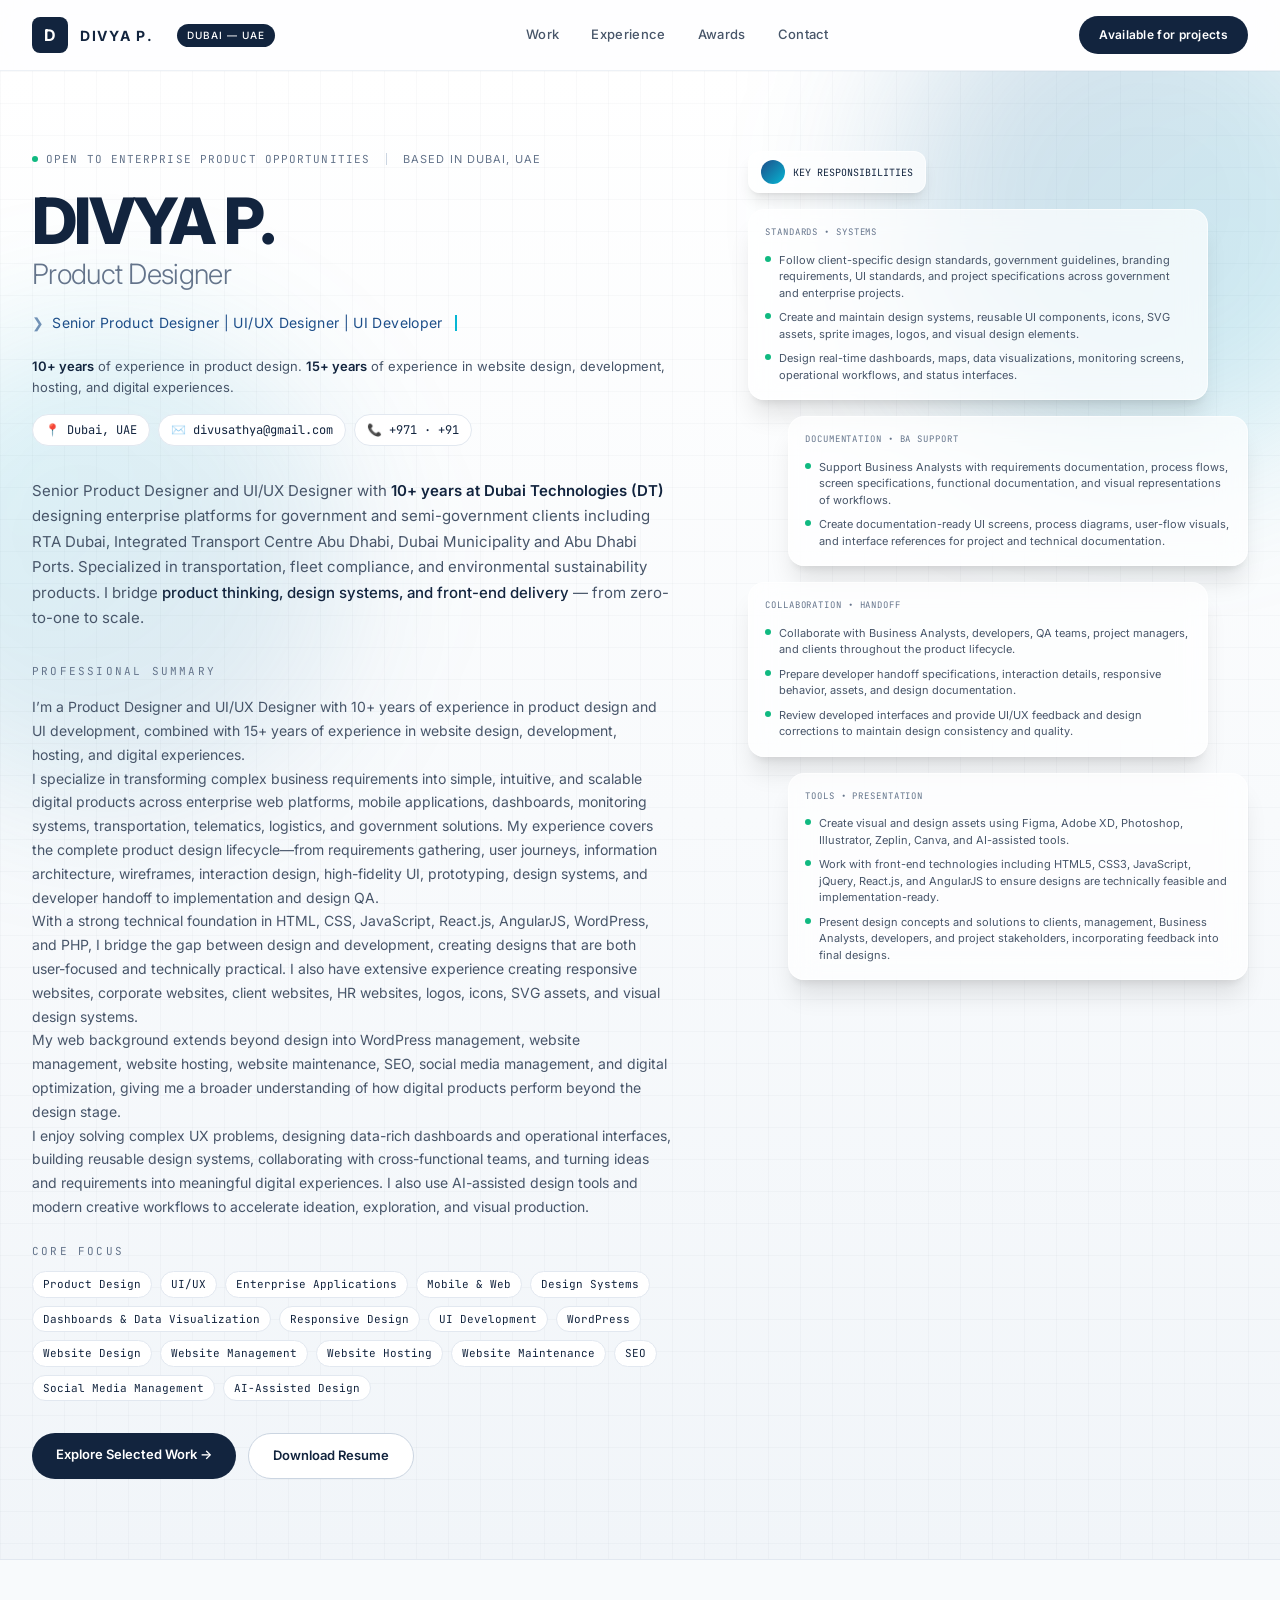
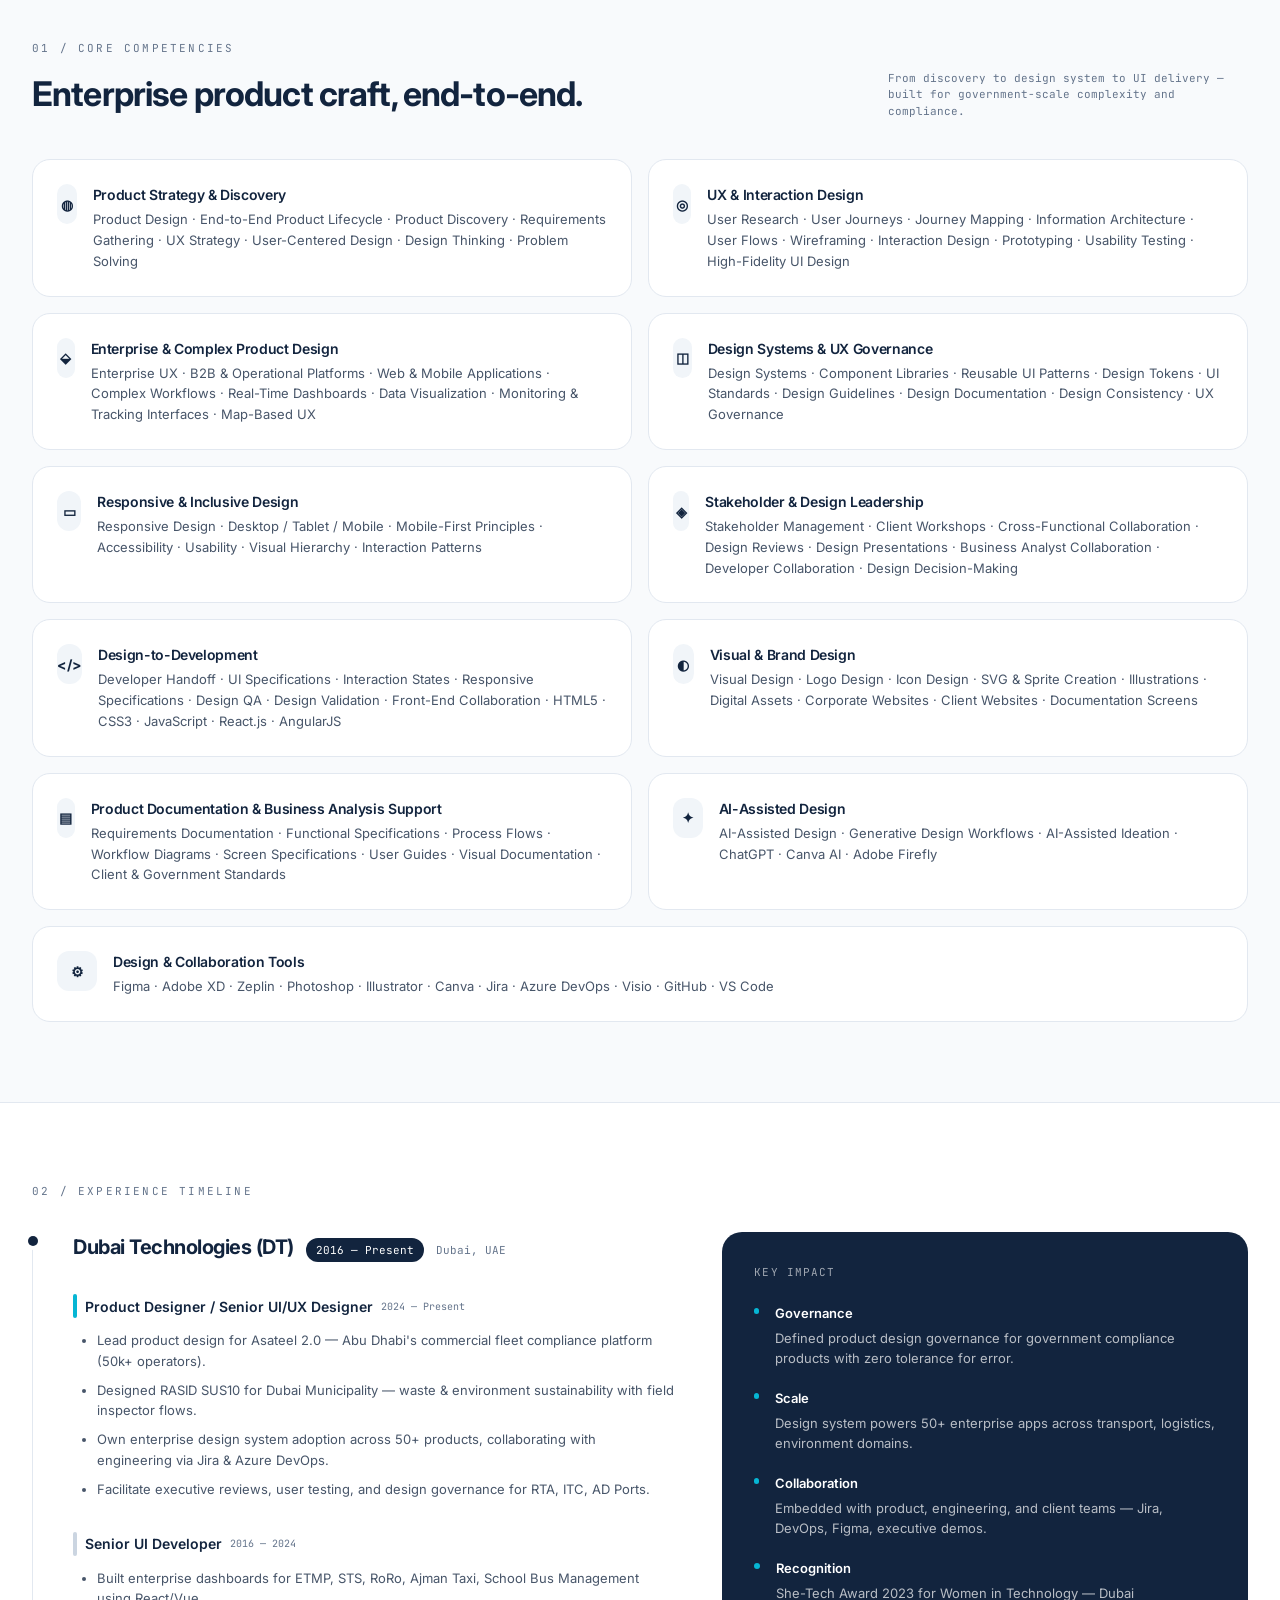
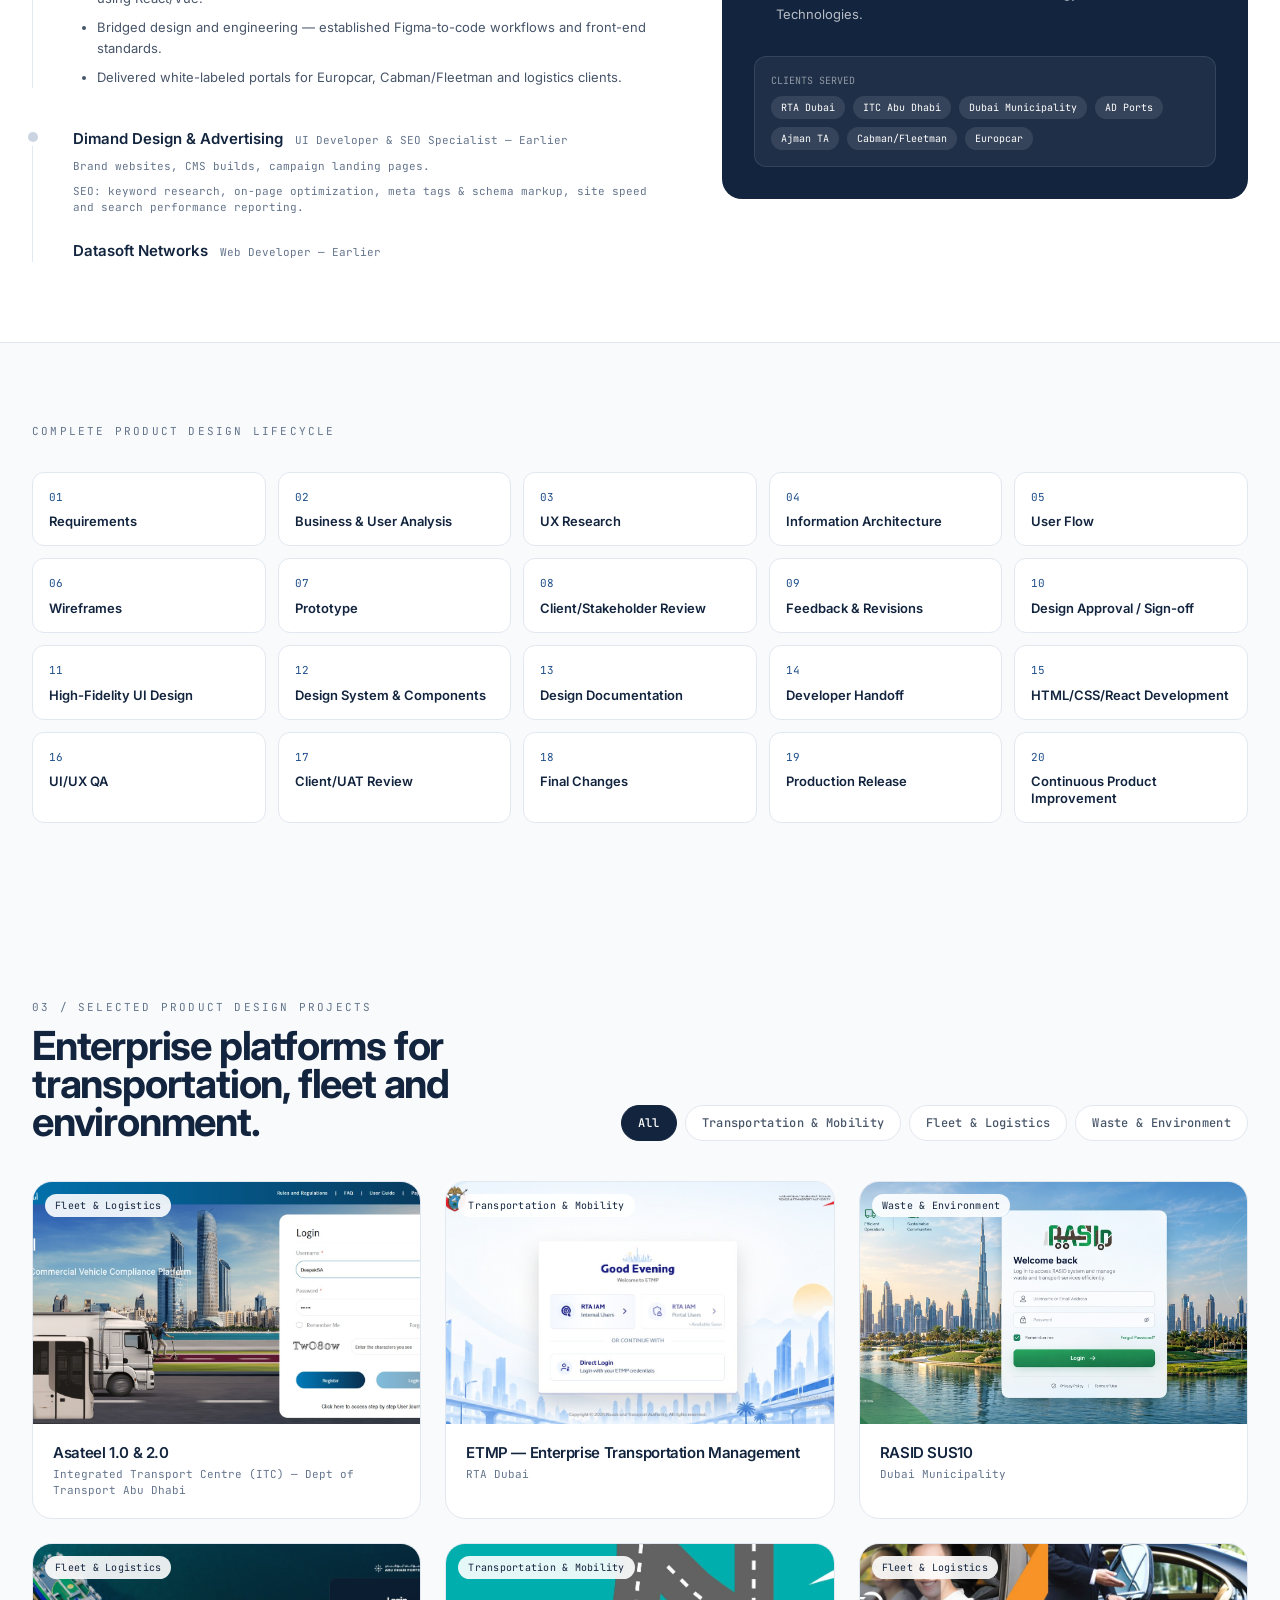
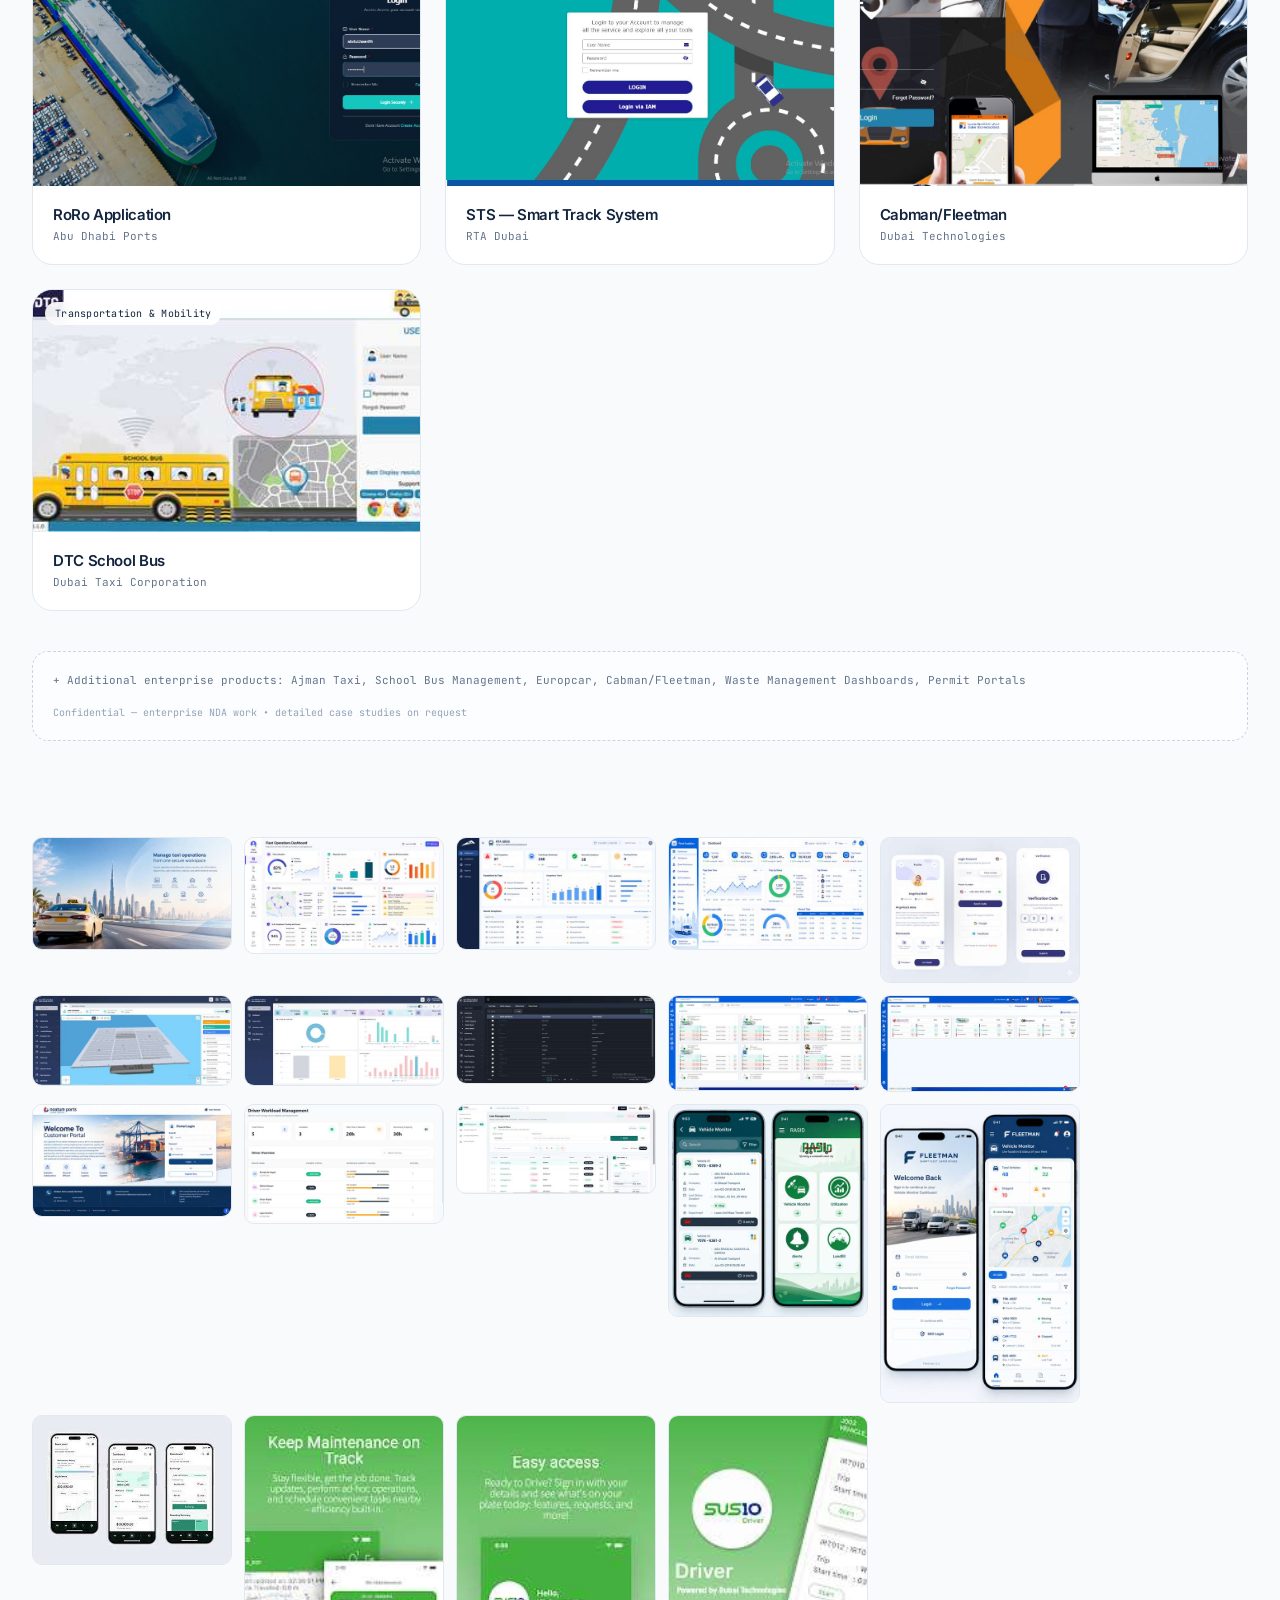
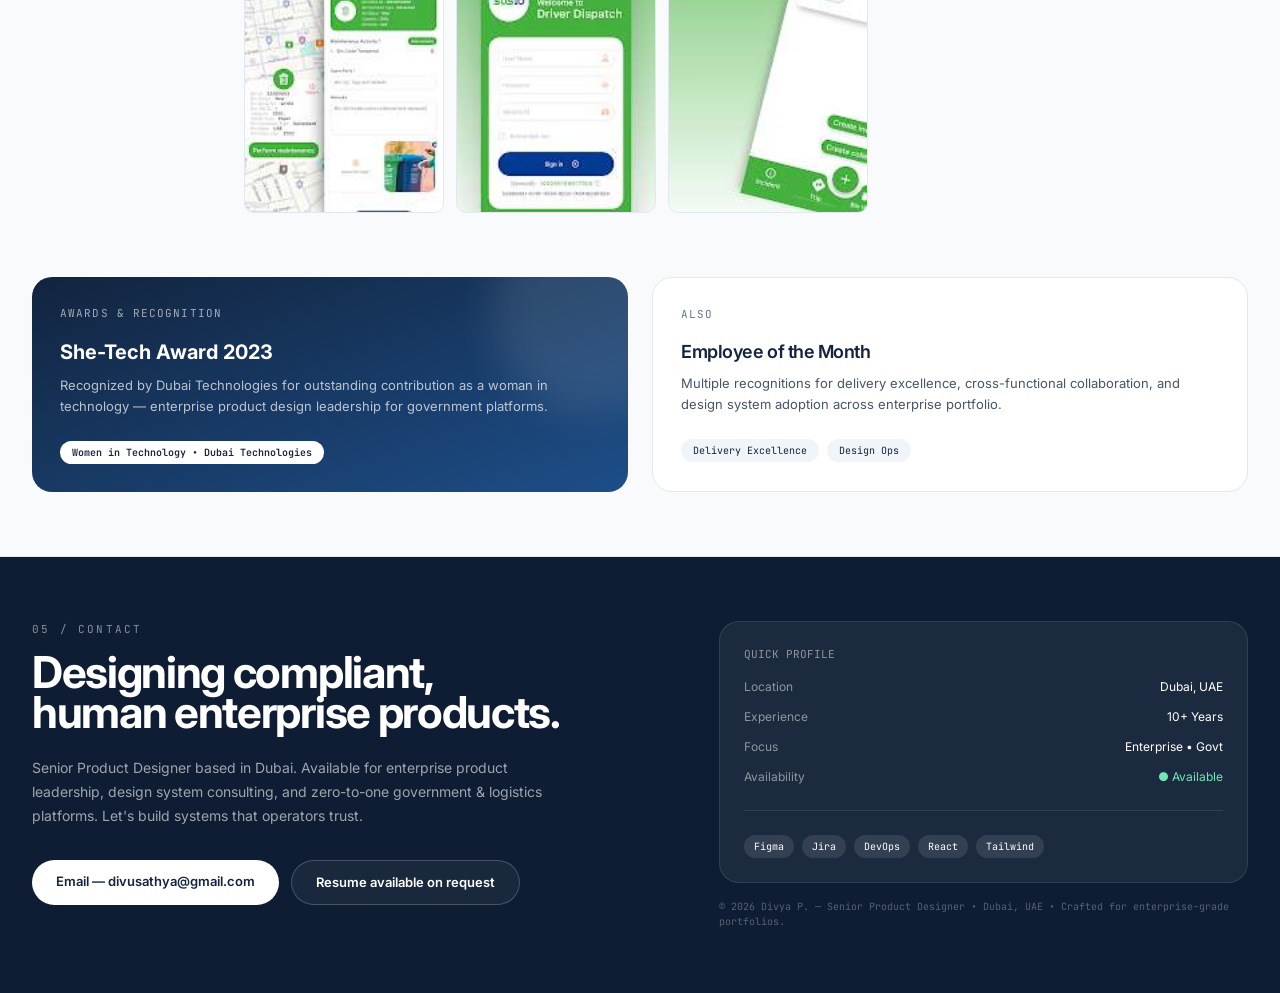
==== index.html @ 8efafb3c "mainpage" ====
<!DOCTYPE html>
<html lang="en">
<head>
  <meta charset="UTF-8">
  <meta name="viewport" content="width=device-width, initial-scale=1">
  <title>React Artifact</title>
  <style>*,:after,:before{--tw-border-spacing-x:0;--tw-border-spacing-y:0;--tw-translate-x:0;--tw-translate-y:0;--tw-rotate:0;--tw-skew-x:0;--tw-skew-y:0;--tw-scale-x:1;--tw-scale-y:1;--tw-pan-x: ;--tw-pan-y: ;--tw-pinch-zoom: ;--tw-scroll-snap-strictness:proximity;--tw-gradient-from-position: ;--tw-gradient-via-position: ;--tw-gradient-to-position: ;--tw-ordinal: ;--tw-slashed-zero: ;--tw-numeric-figure: ;--tw-numeric-spacing: ;--tw-numeric-fraction: ;--tw-ring-inset: ;--tw-ring-offset-width:0px;--tw-ring-offset-color:#fff;--tw-ring-color:rgba(59,130,246,.5);--tw-ring-offset-shadow:0 0 #0000;--tw-ring-shadow:0 0 #0000;--tw-shadow:0 0 #0000;--tw-shadow-colored:0 0 #0000;--tw-blur: ;--tw-brightness: ;--tw-contrast: ;--tw-grayscale: ;--tw-hue-rotate: ;--tw-invert: ;--tw-saturate: ;--tw-sepia: ;--tw-drop-shadow: ;--tw-backdrop-blur: ;--tw-backdrop-brightness: ;--tw-backdrop-contrast: ;--tw-backdrop-grayscale: ;--tw-backdrop-hue-rotate: ;--tw-backdrop-invert: ;--tw-backdrop-opacity: ;--tw-backdrop-saturate: ;--tw-backdrop-sepia: ;--tw-contain-size: ;--tw-contain-layout: ;--tw-contain-paint: ;--tw-contain-style: }::backdrop{--tw-border-spacing-x:0;--tw-border-spacing-y:0;--tw-translate-x:0;--tw-translate-y:0;--tw-rotate:0;--tw-skew-x:0;--tw-skew-y:0;--tw-scale-x:1;--tw-scale-y:1;--tw-pan-x: ;--tw-pan-y: ;--tw-pinch-zoom: ;--tw-scroll-snap-strictness:proximity;--tw-gradient-from-position: ;--tw-gradient-via-position: ;--tw-gradient-to-position: ;--tw-ordinal: ;--tw-slashed-zero: ;--tw-numeric-figure: ;--tw-numeric-spacing: ;--tw-numeric-fraction: ;--tw-ring-inset: ;--tw-ring-offset-width:0px;--tw-ring-offset-color:#fff;--tw-ring-color:rgba(59,130,246,.5);--tw-ring-offset-shadow:0 0 #0000;--tw-ring-shadow:0 0 #0000;--tw-shadow:0 0 #0000;--tw-shadow-colored:0 0 #0000;--tw-blur: ;--tw-brightness: ;--tw-contrast: ;--tw-grayscale: ;--tw-hue-rotate: ;--tw-invert: ;--tw-saturate: ;--tw-sepia: ;--tw-drop-shadow: ;--tw-backdrop-blur: ;--tw-backdrop-brightness: ;--tw-backdrop-contrast: ;--tw-backdrop-grayscale: ;--tw-backdrop-hue-rotate: ;--tw-backdrop-invert: ;--tw-backdrop-opacity: ;--tw-backdrop-saturate: ;--tw-backdrop-sepia: ;--tw-contain-size: ;--tw-contain-layout: ;--tw-contain-paint: ;--tw-contain-style: }/*! tailwindcss v3.4.18 | MIT License | https://tailwindcss.com*/*,:after,:before{box-sizing:border-box;border:0 solid #e5e7eb}:after,:before{--tw-content:""}:host,html{line-height:1.5;-webkit-text-size-adjust:100%;-moz-tab-size:4;-o-tab-size:4;tab-size:4;font-family:ui-sans-serif,system-ui,sans-serif,Apple Color Emoji,Segoe UI Emoji,Segoe UI Symbol,Noto Color Emoji;font-feature-settings:normal;font-variation-settings:normal;-webkit-tap-highlight-color:transparent}body{line-height:inherit}hr{height:0;color:inherit;border-top-width:1px}abbr:where([title]){-webkit-text-decoration:underline dotted;text-decoration:underline dotted}h1,h2,h3,h4,h5,h6{font-size:inherit;font-weight:inherit}a{color:inherit;text-decoration:inherit}b,strong{font-weight:bolder}code,kbd,pre,samp{font-family:ui-monospace,SFMono-Regular,Menlo,Monaco,Consolas,Liberation Mono,Courier New,monospace;font-feature-settings:normal;font-variation-settings:normal;font-size:1em}small{font-size:80%}sub,sup{font-size:75%;line-height:0;position:relative;vertical-align:baseline}sub{bottom:-.25em}sup{top:-.5em}table{text-indent:0;border-color:inherit;border-collapse:collapse}button,input,optgroup,select,textarea{font-family:inherit;font-feature-settings:inherit;font-variation-settings:inherit;font-size:100%;font-weight:inherit;line-height:inherit;letter-spacing:inherit;color:inherit;margin:0;padding:0}button,select{text-transform:none}button,input:where([type=button]),input:where([type=reset]),input:where([type=submit]){-webkit-appearance:button;background-color:transparent;background-image:none}:-moz-focusring{outline:auto}:-moz-ui-invalid{box-shadow:none}progress{vertical-align:baseline}::-webkit-inner-spin-button,::-webkit-outer-spin-button{height:auto}[type=search]{-webkit-appearance:textfield;outline-offset:-2px}::-webkit-search-decoration{-webkit-appearance:none}::-webkit-file-upload-button{-webkit-appearance:button;font:inherit}summary{display:list-item}blockquote,dd,dl,figure,h1,h2,h3,h4,h5,h6,hr,p,pre{margin:0}fieldset{margin:0}fieldset,legend{padding:0}menu,ol,ul{list-style:none;margin:0;padding:0}dialog{padding:0}textarea{resize:vertical}input::-moz-placeholder,textarea::-moz-placeholder{opacity:1;color:#9ca3af}input::placeholder,textarea::placeholder{opacity:1;color:#9ca3af}[role=button],button{cursor:pointer}:disabled{cursor:default}audio,canvas,embed,iframe,img,object,svg,video{display:block;vertical-align:middle}img,video{max-width:100%;height:auto}[hidden]:where(:not([hidden=until-found])){display:none}.container{width:100%}@media (min-width:640px){.container{max-width:640px}}@media (min-width:768px){.container{max-width:768px}}@media (min-width:1024px){.container{max-width:1024px}}@media (min-width:1280px){.container{max-width:1280px}}@media (min-width:1536px){.container{max-width:1536px}}.pointer-events-none{pointer-events:none}.fixed{position:fixed}.absolute{position:absolute}.relative{position:relative}.sticky{position:sticky}.inset-0{inset:0}.inset-x-0{left:0;right:0}.-bottom-2{bottom:-.5rem}.-left-2{left:-.5rem}.-left-32{left:-8rem}.-left-\[5px\]{left:-5px}.-right-16{right:-4rem}.-right-3{right:-.75rem}.-right-32{right:-8rem}.-top-16{top:-4rem}.-top-32{top:-8rem}.bottom-0{bottom:0}.bottom-6{bottom:1.5rem}.left-1\/2{left:50%}.left-3{left:.75rem}.left-4{left:1rem}.right-4{right:1rem}.right-8{right:2rem}.top-0{top:0}.top-1{top:.25rem}.top-1\/2{top:50%}.top-3{top:.75rem}.top-4{top:1rem}.top-6{top:1.5rem}.top-64{top:16rem}.top-\[98px\]{top:98px}.z-10{z-index:10}.z-40{z-index:40}.z-50{z-index:50}.mx-2{margin-left:.5rem;margin-right:.5rem}.mx-auto{margin-left:auto;margin-right:auto}.ml-1{margin-left:.25rem}.ml-3{margin-left:.75rem}.mt-1{margin-top:.25rem}.mt-10{margin-top:2.5rem}.mt-2{margin-top:.5rem}.mt-3{margin-top:.75rem}.mt-4{margin-top:1rem}.mt-5{margin-top:1.25rem}.mt-6{margin-top:1.5rem}.mt-8{margin-top:2rem}.line-clamp-2{overflow:hidden;display:-webkit-box;-webkit-box-orient:vertical;-webkit-line-clamp:2}.block{display:block}.flex{display:flex}.inline-flex{display:inline-flex}.grid{display:grid}.hidden{display:none}.aspect-\[16\/10\]{aspect-ratio:16/10}.h-1\.5{height:.375rem}.h-10{height:2.5rem}.h-2{height:.5rem}.h-2\.5{height:.625rem}.h-3{height:.75rem}.h-4{height:1rem}.h-6{height:1.5rem}.h-7{height:1.75rem}.h-8{height:2rem}.h-9{height:2.25rem}.h-\[132px\]{height:132px}.h-\[200px\]{height:200px}.h-\[2px\]{height:2px}.h-\[360px\]{height:360px}.h-\[460px\]{height:460px}.h-\[480px\]{height:480px}.h-\[520px\]{height:520px}.h-full{height:100%}.h-px{height:1px}.max-h-\[70vh\]{max-height:70vh}.max-h-\[92vh\]{max-height:92vh}.min-h-\[28px\]{min-height:28px}.min-h-\[400px\]{min-height:400px}.min-h-screen{min-height:100vh}.w-1{width:.25rem}.w-1\.5{width:.375rem}.w-10{width:2.5rem}.w-2{width:.5rem}.w-2\.5{width:.625rem}.w-6{width:1.5rem}.w-7{width:1.75rem}.w-8{width:2rem}.w-9{width:2.25rem}.w-\[200px\]{width:200px}.w-\[210px\]{width:210px}.w-\[220px\]{width:220px}.w-\[2px\]{width:2px}.w-\[480px\]{width:480px}.w-\[520px\]{width:520px}.w-\[82\%\]{width:82%}.w-\[92\%\]{width:92%}.w-full{width:100%}.w-px{width:1px}.min-w-\[260px\]{min-width:260px}.max-w-\[1020px\]{max-width:1020px}.max-w-\[1280px\]{max-width:1280px}.max-w-\[360px\]{max-width:360px}.max-w-\[480px\]{max-width:480px}.max-w-\[520px\]{max-width:520px}.max-w-\[560px\]{max-width:560px}.max-w-\[640px\]{max-width:640px}.flex-1{flex:1 1 0%}.shrink-0{flex-shrink:0}.origin-left{transform-origin:left}.-translate-x-1\/2{--tw-translate-x:-50%}.-translate-x-1\/2,.-translate-y-1\/2{transform:translate(var(--tw-translate-x),var(--tw-translate-y)) rotate(var(--tw-rotate)) skewX(var(--tw-skew-x)) skewY(var(--tw-skew-y)) scaleX(var(--tw-scale-x)) scaleY(var(--tw-scale-y))}.-translate-y-1\/2{--tw-translate-y:-50%}.scale-x-0{--tw-scale-x:0;transform:translate(var(--tw-translate-x),var(--tw-translate-y)) rotate(var(--tw-rotate)) skewX(var(--tw-skew-x)) skewY(var(--tw-skew-y)) scaleX(var(--tw-scale-x)) scaleY(var(--tw-scale-y))}@keyframes pulse{50%{opacity:.5}}.animate-pulse{animation:pulse 2s cubic-bezier(.4,0,.6,1) infinite}.cursor-pointer{cursor:pointer}.list-disc{list-style-type:disc}.grid-cols-2{grid-template-columns:repeat(2,minmax(0,1fr))}.grid-cols-3{grid-template-columns:repeat(3,minmax(0,1fr))}.grid-cols-4{grid-template-columns:repeat(4,minmax(0,1fr))}.flex-wrap{flex-wrap:wrap}.place-items-center{place-items:center}.items-start{align-items:flex-start}.items-end{align-items:flex-end}.items-center{align-items:center}.items-baseline{align-items:baseline}.justify-center{justify-content:center}.justify-between{justify-content:space-between}.gap-1{gap:.25rem}.gap-1\.5{gap:.375rem}.gap-10{gap:2.5rem}.gap-12{gap:3rem}.gap-2{gap:.5rem}.gap-3{gap:.75rem}.gap-4{gap:1rem}.gap-6{gap:1.5rem}.gap-8{gap:2rem}.gap-\[6px\]{gap:6px}.space-y-2>:not([hidden])~:not([hidden]){--tw-space-y-reverse:0;margin-top:calc(.5rem*(1 - var(--tw-space-y-reverse)));margin-bottom:calc(.5rem*var(--tw-space-y-reverse))}.space-y-3>:not([hidden])~:not([hidden]){--tw-space-y-reverse:0;margin-top:calc(.75rem*(1 - var(--tw-space-y-reverse)));margin-bottom:calc(.75rem*var(--tw-space-y-reverse))}.space-y-5>:not([hidden])~:not([hidden]){--tw-space-y-reverse:0;margin-top:calc(1.25rem*(1 - var(--tw-space-y-reverse)));margin-bottom:calc(1.25rem*var(--tw-space-y-reverse))}.space-y-8>:not([hidden])~:not([hidden]){--tw-space-y-reverse:0;margin-top:calc(2rem*(1 - var(--tw-space-y-reverse)));margin-bottom:calc(2rem*var(--tw-space-y-reverse))}.overflow-auto{overflow:auto}.overflow-hidden{overflow:hidden}.rounded-2xl{border-radius:1rem}.rounded-\[16px\]{border-radius:16px}.rounded-\[18px\]{border-radius:18px}.rounded-\[20px\]{border-radius:20px}.rounded-\[22px\]{border-radius:22px}.rounded-full{border-radius:9999px}.rounded-lg{border-radius:.5rem}.rounded-xl{border-radius:.75rem}.border{border-width:1px}.border-y{border-top-width:1px}.border-b,.border-y{border-bottom-width:1px}.border-l{border-left-width:1px}.border-t{border-top-width:1px}.border-dashed{border-style:dashed}.border-\[\#12243e\]{--tw-border-opacity:1;border-color:rgb(18 36 62/var(--tw-border-opacity,1))}.border-slate-200{--tw-border-opacity:1;border-color:rgb(226 232 240/var(--tw-border-opacity,1))}.border-slate-200\/60{border-color:rgba(226,232,240,.6)}.border-slate-300{--tw-border-opacity:1;border-color:rgb(203 213 225/var(--tw-border-opacity,1))}.border-white\/10{border-color:hsla(0,0%,100%,.1)}.border-white\/20{border-color:hsla(0,0%,100%,.2)}.bg-\[\#06b6d4\]{--tw-bg-opacity:1;background-color:rgb(6 182 212/var(--tw-bg-opacity,1))}.bg-\[\#0e1d33\]{--tw-bg-opacity:1;background-color:rgb(14 29 51/var(--tw-bg-opacity,1))}.bg-\[\#12243e\]{--tw-bg-opacity:1;background-color:rgb(18 36 62/var(--tw-bg-opacity,1))}.bg-\[\#12243e\]\/80{background-color:rgba(18,36,62,.8)}.bg-\[\#f1f5f9\]{--tw-bg-opacity:1;background-color:rgb(241 245 249/var(--tw-bg-opacity,1))}.bg-\[\#f8fafc\]{--tw-bg-opacity:1;background-color:rgb(248 250 252/var(--tw-bg-opacity,1))}.bg-emerald-500{--tw-bg-opacity:1;background-color:rgb(16 185 129/var(--tw-bg-opacity,1))}.bg-slate-100{--tw-bg-opacity:1;background-color:rgb(241 245 249/var(--tw-bg-opacity,1))}.bg-slate-200{--tw-bg-opacity:1;background-color:rgb(226 232 240/var(--tw-bg-opacity,1))}.bg-slate-300{--tw-bg-opacity:1;background-color:rgb(203 213 225/var(--tw-bg-opacity,1))}.bg-white{--tw-bg-opacity:1;background-color:rgb(255 255 255/var(--tw-bg-opacity,1))}.bg-white\/10{background-color:hsla(0,0%,100%,.1)}.bg-white\/5{background-color:hsla(0,0%,100%,.05)}.bg-white\/60{background-color:hsla(0,0%,100%,.6)}.bg-white\/80{background-color:hsla(0,0%,100%,.8)}.bg-white\/90{background-color:hsla(0,0%,100%,.9)}.bg-white\/\[0\.06\]{background-color:hsla(0,0%,100%,.06)}.bg-gradient-to-b{background-image:linear-gradient(to bottom,var(--tw-gradient-stops))}.bg-gradient-to-br{background-image:linear-gradient(to bottom right,var(--tw-gradient-stops))}.bg-gradient-to-r{background-image:linear-gradient(to right,var(--tw-gradient-stops))}.bg-gradient-to-t{background-image:linear-gradient(to top,var(--tw-gradient-stops))}.from-\[\#06b6d4\]{--tw-gradient-from:#06b6d4 var(--tw-gradient-from-position);--tw-gradient-to:rgba(6,182,212,0) var(--tw-gradient-to-position);--tw-gradient-stops:var(--tw-gradient-from),var(--tw-gradient-to)}.from-\[\#06b6d4\]\/15{--tw-gradient-from:rgba(6,182,212,.15) var(--tw-gradient-from-position);--tw-gradient-to:rgba(6,182,212,0) var(--tw-gradient-to-position);--tw-gradient-stops:var(--tw-gradient-from),var(--tw-gradient-to)}.from-\[\#12243e\]{--tw-gradient-from:#12243e var(--tw-gradient-from-position);--tw-gradient-to:rgba(18,36,62,0) var(--tw-gradient-to-position);--tw-gradient-stops:var(--tw-gradient-from),var(--tw-gradient-to)}.from-\[\#12243e\]\/70{--tw-gradient-from:rgba(18,36,62,.7) var(--tw-gradient-from-position);--tw-gradient-to:rgba(18,36,62,0) var(--tw-gradient-to-position);--tw-gradient-stops:var(--tw-gradient-from),var(--tw-gradient-to)}.from-\[\#1d4e89\]{--tw-gradient-from:#1d4e89 var(--tw-gradient-from-position);--tw-gradient-to:rgba(29,78,137,0) var(--tw-gradient-to-position);--tw-gradient-stops:var(--tw-gradient-from),var(--tw-gradient-to)}.from-\[\#1d4e89\]\/20{--tw-gradient-from:rgba(29,78,137,.2) var(--tw-gradient-from-position);--tw-gradient-to:rgba(29,78,137,0) var(--tw-gradient-to-position);--tw-gradient-stops:var(--tw-gradient-from),var(--tw-gradient-to)}.from-cyan-700{--tw-gradient-from:#0e7490 var(--tw-gradient-from-position);--tw-gradient-to:rgba(14,116,144,0) var(--tw-gradient-to-position);--tw-gradient-stops:var(--tw-gradient-from),var(--tw-gradient-to)}.from-slate-800{--tw-gradient-from:#1e293b var(--tw-gradient-from-position);--tw-gradient-to:rgba(30,41,59,0) var(--tw-gradient-to-position);--tw-gradient-stops:var(--tw-gradient-from),var(--tw-gradient-to)}.from-white{--tw-gradient-from:#fff var(--tw-gradient-from-position);--tw-gradient-to:hsla(0,0%,100%,0) var(--tw-gradient-to-position);--tw-gradient-stops:var(--tw-gradient-from),var(--tw-gradient-to)}.from-white\/\[0\.08\]{--tw-gradient-from:hsla(0,0%,100%,.08) var(--tw-gradient-from-position);--tw-gradient-to:hsla(0,0%,100%,0) var(--tw-gradient-to-position);--tw-gradient-stops:var(--tw-gradient-from),var(--tw-gradient-to)}.via-\[\#12243e\]\/0{--tw-gradient-to:rgba(18,36,62,0) var(--tw-gradient-to-position);--tw-gradient-stops:var(--tw-gradient-from),rgba(18,36,62,0) var(--tw-gradient-via-position),var(--tw-gradient-to)}.to-\[\#06b6d4\]{--tw-gradient-to:#06b6d4 var(--tw-gradient-to-position)}.to-\[\#06b6d4\]\/20{--tw-gradient-to:rgba(6,182,212,.2) var(--tw-gradient-to-position)}.to-\[\#1d4e89\]{--tw-gradient-to:#1d4e89 var(--tw-gradient-to-position)}.to-\[\#1d4e89\]\/10{--tw-gradient-to:rgba(29,78,137,.1) var(--tw-gradient-to-position)}.to-\[\#f1f5f9\]{--tw-gradient-to:#f1f5f9 var(--tw-gradient-to-position)}.to-blue-800{--tw-gradient-to:#1e40af var(--tw-gradient-to-position)}.to-slate-600{--tw-gradient-to:#475569 var(--tw-gradient-to-position)}.to-transparent{--tw-gradient-to:transparent var(--tw-gradient-to-position)}.to-white\/\[0\.02\]{--tw-gradient-to:hsla(0,0%,100%,.02) var(--tw-gradient-to-position)}.object-contain{-o-object-fit:contain;object-fit:contain}.object-cover{-o-object-fit:cover;object-fit:cover}.p-3{padding:.75rem}.p-4{padding:1rem}.p-5{padding:1.25rem}.p-6{padding:1.5rem}.p-7{padding:1.75rem}.px-2{padding-left:.5rem;padding-right:.5rem}.px-2\.5{padding-left:.625rem;padding-right:.625rem}.px-3{padding-left:.75rem;padding-right:.75rem}.px-4{padding-left:1rem;padding-right:1rem}.px-5{padding-left:1.25rem;padding-right:1.25rem}.px-6{padding-left:1.5rem;padding-right:1.5rem}.py-1{padding-top:.25rem;padding-bottom:.25rem}.py-1\.5{padding-top:.375rem;padding-bottom:.375rem}.py-14{padding-top:3.5rem;padding-bottom:3.5rem}.py-16{padding-top:4rem;padding-bottom:4rem}.py-2{padding-top:.5rem;padding-bottom:.5rem}.py-2\.5{padding-top:.625rem;padding-bottom:.625rem}.py-3{padding-top:.75rem;padding-bottom:.75rem}.py-4{padding-top:1rem;padding-bottom:1rem}.pl-10{padding-left:2.5rem}.pl-6{padding-left:1.5rem}.pt-6{padding-top:1.5rem}.font-\[Inter\]{font-family:Inter}.text-\[10px\]{font-size:10px}.text-\[11px\]{font-size:11px}.text-\[12px\]{font-size:12px}.text-\[13px\]{font-size:13px}.text-\[14px\]{font-size:14px}.text-\[15px\]{font-size:15px}.text-\[16px\]{font-size:16px}.text-\[18px\]{font-size:18px}.text-\[20px\]{font-size:20px}.text-\[22px\]{font-size:22px}.text-\[24px\]{font-size:24px}.text-\[28px\]{font-size:28px}.text-\[32px\]{font-size:32px}.text-\[42px\]{font-size:42px}.text-\[9px\]{font-size:9px}.font-\[300\]{font-weight:300}.font-\[800\]{font-weight:800}.font-bold{font-weight:700}.font-medium{font-weight:500}.font-semibold{font-weight:600}.uppercase{text-transform:uppercase}.leading-\[0\.92\]{line-height:.92}.leading-\[0\.95\]{line-height:.95}.leading-\[0\.9\]{line-height:.9}.leading-\[1\.4\]{line-height:1.4}.leading-\[1\.5\]{line-height:1.5}.leading-\[1\.6\]{line-height:1.6}.leading-\[1\.7\]{line-height:1.7}.leading-tight{line-height:1.25}.tracking-\[-0\.03em\]{letter-spacing:-.03em}.tracking-\[-0\.04em\]{letter-spacing:-.04em}.tracking-\[0\.12em\]{letter-spacing:.12em}.tracking-\[0\.2em\]{letter-spacing:.2em}.tracking-tight{letter-spacing:-.025em}.tracking-wide{letter-spacing:.025em}.tracking-widest{letter-spacing:.1em}.text-\[\#06b6d4\]{--tw-text-opacity:1;color:rgb(6 182 212/var(--tw-text-opacity,1))}.text-\[\#12243e\]{--tw-text-opacity:1;color:rgb(18 36 62/var(--tw-text-opacity,1))}.text-\[\#1d4e89\]{--tw-text-opacity:1;color:rgb(29 78 137/var(--tw-text-opacity,1))}.text-emerald-300{--tw-text-opacity:1;color:rgb(110 231 183/var(--tw-text-opacity,1))}.text-slate-400{--tw-text-opacity:1;color:rgb(148 163 184/var(--tw-text-opacity,1))}.text-slate-500{--tw-text-opacity:1;color:rgb(100 116 139/var(--tw-text-opacity,1))}.text-slate-600{--tw-text-opacity:1;color:rgb(71 85 105/var(--tw-text-opacity,1))}.text-white{--tw-text-opacity:1;color:rgb(255 255 255/var(--tw-text-opacity,1))}.text-white\/30{color:hsla(0,0%,100%,.3)}.text-white\/50{color:hsla(0,0%,100%,.5)}.text-white\/60{color:hsla(0,0%,100%,.6)}.text-white\/70{color:hsla(0,0%,100%,.7)}.text-white\/80{color:hsla(0,0%,100%,.8)}.text-white\/90{color:hsla(0,0%,100%,.9)}.opacity-0{opacity:0}.opacity-60{opacity:.6}.shadow-\[0_20px_80px_-20px_rgba\(18\2c 36\2c 62\2c 0\.5\)\]{--tw-shadow:0 20px 80px -20px rgba(18,36,62,.5);--tw-shadow-colored:0 20px 80px -20px var(--tw-shadow-color);box-shadow:var(--tw-ring-offset-shadow,0 0 #0000),var(--tw-ring-shadow,0 0 #0000),var(--tw-shadow)}.shadow-\[0_24px_80px_-20px_rgba\(0\2c 0\2c 0\2c 0\.6\)\]{--tw-shadow:0 24px 80px -20px rgba(0,0,0,.6);--tw-shadow-colored:0 24px 80px -20px var(--tw-shadow-color)}.shadow-\[0_24px_80px_-20px_rgba\(0\2c 0\2c 0\2c 0\.6\)\],.shadow-lg{box-shadow:var(--tw-ring-offset-shadow,0 0 #0000),var(--tw-ring-shadow,0 0 #0000),var(--tw-shadow)}.shadow-lg{--tw-shadow:0 10px 15px -3px rgba(0,0,0,.1),0 4px 6px -4px rgba(0,0,0,.1);--tw-shadow-colored:0 10px 15px -3px var(--tw-shadow-color),0 4px 6px -4px var(--tw-shadow-color)}.shadow-xl{--tw-shadow:0 20px 25px -5px rgba(0,0,0,.1),0 8px 10px -6px rgba(0,0,0,.1);--tw-shadow-colored:0 20px 25px -5px var(--tw-shadow-color),0 8px 10px -6px var(--tw-shadow-color);box-shadow:var(--tw-ring-offset-shadow,0 0 #0000),var(--tw-ring-shadow,0 0 #0000),var(--tw-shadow)}.ring-4{--tw-ring-offset-shadow:var(--tw-ring-inset) 0 0 0 var(--tw-ring-offset-width) var(--tw-ring-offset-color);--tw-ring-shadow:var(--tw-ring-inset) 0 0 0 calc(4px + var(--tw-ring-offset-width)) var(--tw-ring-color);box-shadow:var(--tw-ring-offset-shadow),var(--tw-ring-shadow),var(--tw-shadow,0 0 #0000)}.ring-white{--tw-ring-opacity:1;--tw-ring-color:rgb(255 255 255/var(--tw-ring-opacity,1))}.blur-\[20px\]{--tw-blur:blur(20px)}.blur-\[20px\],.blur-\[70px\]{filter:var(--tw-blur) var(--tw-brightness) var(--tw-contrast) var(--tw-grayscale) var(--tw-hue-rotate) var(--tw-invert) var(--tw-saturate) var(--tw-sepia) var(--tw-drop-shadow)}.blur-\[70px\]{--tw-blur:blur(70px)}.blur-\[80px\]{--tw-blur:blur(80px)}.blur-\[80px\],.filter{filter:var(--tw-blur) var(--tw-brightness) var(--tw-contrast) var(--tw-grayscale) var(--tw-hue-rotate) var(--tw-invert) var(--tw-saturate) var(--tw-sepia) var(--tw-drop-shadow)}.backdrop-blur{--tw-backdrop-blur:blur(8px)}.backdrop-blur,.backdrop-blur-\[12px\]{backdrop-filter:var(--tw-backdrop-blur) var(--tw-backdrop-brightness) var(--tw-backdrop-contrast) var(--tw-backdrop-grayscale) var(--tw-backdrop-hue-rotate) var(--tw-backdrop-invert) var(--tw-backdrop-opacity) var(--tw-backdrop-saturate) var(--tw-backdrop-sepia)}.backdrop-blur-\[12px\]{--tw-backdrop-blur:blur(12px)}.backdrop-blur-xl{--tw-backdrop-blur:blur(24px);backdrop-filter:var(--tw-backdrop-blur) var(--tw-backdrop-brightness) var(--tw-backdrop-contrast) var(--tw-backdrop-grayscale) var(--tw-backdrop-hue-rotate) var(--tw-backdrop-invert) var(--tw-backdrop-opacity) var(--tw-backdrop-saturate) var(--tw-backdrop-sepia)}.transition{transition-property:color,background-color,border-color,text-decoration-color,fill,stroke,opacity,box-shadow,transform,filter,backdrop-filter;transition-timing-function:cubic-bezier(.4,0,.2,1);transition-duration:.15s}.transition-all{transition-property:all;transition-timing-function:cubic-bezier(.4,0,.2,1);transition-duration:.15s}.transition-transform{transition-property:transform;transition-timing-function:cubic-bezier(.4,0,.2,1);transition-duration:.15s}.duration-300{transition-duration:.3s}.duration-500{transition-duration:.5s}.duration-700{transition-duration:.7s}.ease-in-out{transition-timing-function:cubic-bezier(.4,0,.2,1)}#root,body,html{min-height:100%}body{margin:0;font-family:Inter,ui-sans-serif,system-ui,-apple-system,BlinkMacSystemFont,Segoe UI,sans-serif}[role=button]:not([aria-disabled=true]),button:not(:disabled),label[for],select:not(:disabled),summary{cursor:pointer}.selection\:bg-\[\#06b6d4\]\/30 ::-moz-selection{background-color:rgba(6,182,212,.3)}.selection\:bg-\[\#06b6d4\]\/30 ::selection{background-color:rgba(6,182,212,.3)}.selection\:bg-\[\#06b6d4\]\/30::-moz-selection{background-color:rgba(6,182,212,.3)}.selection\:bg-\[\#06b6d4\]\/30::selection{background-color:rgba(6,182,212,.3)}.hover\:border-\[\#1d4e89\]\/30:hover{border-color:rgba(29,78,137,.3)}.hover\:border-slate-300:hover{--tw-border-opacity:1;border-color:rgb(203 213 225/var(--tw-border-opacity,1))}.hover\:border-slate-400:hover{--tw-border-opacity:1;border-color:rgb(148 163 184/var(--tw-border-opacity,1))}.hover\:bg-\[\#1d4e89\]:hover{--tw-bg-opacity:1;background-color:rgb(29 78 137/var(--tw-bg-opacity,1))}.hover\:bg-slate-100:hover{--tw-bg-opacity:1;background-color:rgb(241 245 249/var(--tw-bg-opacity,1))}.hover\:text-\[\#12243e\]:hover{--tw-text-opacity:1;color:rgb(18 36 62/var(--tw-text-opacity,1))}.hover\:shadow-\[0_12px_40px_-18px_rgba\(29\2c 78\2c 137\2c 0\.3\)\]:hover{--tw-shadow:0 12px 40px -18px rgba(29,78,137,.3);--tw-shadow-colored:0 12px 40px -18px var(--tw-shadow-color);box-shadow:var(--tw-ring-offset-shadow,0 0 #0000),var(--tw-ring-shadow,0 0 #0000),var(--tw-shadow)}.hover\:shadow-\[0_16px_48px_-20px_rgba\(18\2c 36\2c 62\2c 0\.25\)\]:hover{--tw-shadow:0 16px 48px -20px rgba(18,36,62,.25);--tw-shadow-colored:0 16px 48px -20px var(--tw-shadow-color);box-shadow:var(--tw-ring-offset-shadow,0 0 #0000),var(--tw-ring-shadow,0 0 #0000),var(--tw-shadow)}.group:hover .group-hover\:scale-\[1\.05\]{--tw-scale-x:1.05;--tw-scale-y:1.05}.group:hover .group-hover\:scale-\[1\.05\],.group:hover .group-hover\:scale-x-100{transform:translate(var(--tw-translate-x),var(--tw-translate-y)) rotate(var(--tw-rotate)) skewX(var(--tw-skew-x)) skewY(var(--tw-skew-y)) scaleX(var(--tw-scale-x)) scaleY(var(--tw-scale-y))}.group:hover .group-hover\:scale-x-100{--tw-scale-x:1}.group:hover .group-hover\:bg-\[\#12243e\]{--tw-bg-opacity:1;background-color:rgb(18 36 62/var(--tw-bg-opacity,1))}.group:hover .group-hover\:text-white{--tw-text-opacity:1;color:rgb(255 255 255/var(--tw-text-opacity,1))}.group:hover .group-hover\:opacity-100{opacity:1}@media (min-width:768px){.md\:flex{display:flex}.md\:inline-flex{display:inline-flex}.md\:h-full{height:100%}.md\:max-h-\[92vh\]{max-height:92vh}.md\:grid-cols-2{grid-template-columns:repeat(2,minmax(0,1fr))}.md\:grid-cols-3{grid-template-columns:repeat(3,minmax(0,1fr))}.md\:grid-cols-4{grid-template-columns:repeat(4,minmax(0,1fr))}.md\:grid-cols-\[1\.2fr_0\.8fr\]{grid-template-columns:1.2fr .8fr}.md\:p-8{padding:2rem}.md\:px-8{padding-left:2rem;padding-right:2rem}.md\:py-20{padding-top:5rem;padding-bottom:5rem}.md\:py-24{padding-top:6rem;padding-bottom:6rem}.md\:text-\[14px\]{font-size:14px}.md\:text-\[28px\]{font-size:28px}.md\:text-\[34px\]{font-size:34px}.md\:text-\[40px\]{font-size:40px}.md\:text-\[44px\]{font-size:44px}.md\:text-\[64px\]{font-size:64px}}@media (min-width:1024px){.lg\:h-\[540px\]{height:540px}.lg\:h-\[560px\]{height:560px}.lg\:grid-cols-3{grid-template-columns:repeat(3,minmax(0,1fr))}.lg\:grid-cols-\[1\.15fr_0\.85fr\]{grid-template-columns:1.15fr .85fr}.lg\:grid-cols-\[1\.1fr_0\.9fr\]{grid-template-columns:1.1fr .9fr}}</style>
</head>
<body>
  <div id="root"></div>
  
  <script type="module">var Bo=Object.create;var{getPrototypeOf:Zo,defineProperty:bl,getOwnPropertyNames:Mo}=Object;var Yo=Object.prototype.hasOwnProperty;var Kt=(A,t,e)=>{e=A!=null?Bo(Zo(A)):{};let n=t||!A||!A.__esModule?bl(e,"default",{value:A,enumerable:!0}):e;for(let l of Mo(A))if(!Yo.call(n,l))bl(n,l,{get:()=>A[l],enumerable:!0});return n};var pn=(A,t)=>()=>(t||A((t={exports:{}}).exports,t),t.exports);var _o=(A,t)=>{for(var e in t)bl(A,e,{get:t[e],enumerable:!0,configurable:!0,set:(n)=>t[e]=()=>n})};var $o=(A,t)=>()=>(A&&(t=A(A=0)),t);var oe=pn((Kc)=>{var ue=Symbol.for("react.element"),Ac=Symbol.for("react.portal"),tc=Symbol.for("react.fragment"),ec=Symbol.for("react.strict_mode"),nc=Symbol.for("react.profiler"),lc=Symbol.for("react.provider"),rc=Symbol.for("react.context"),pc=Symbol.for("react.forward_ref"),ac=Symbol.for("react.suspense"),Sc=Symbol.for("react.memo"),uc=Symbol.for("react.lazy"),$p=Symbol.iterator;function oc(A){if(A===null||typeof A!=="object")return null;return A=$p&&A[$p]||A["@@iterator"],typeof A==="function"?A:null}var ea={isMounted:function(){return!1},enqueueForceUpdate:function(){},enqueueReplaceState:function(){},enqueueSetState:function(){}},na=Object.assign,la={};function Nt(A,t,e){this.props=A,this.context=t,this.refs=la,this.updater=e||ea}Nt.prototype.isReactComponent={};Nt.prototype.setState=function(A,t){if(typeof A!=="object"&&typeof A!=="function"&&A!=null)throw Error("setState(...): takes an object of state variables to update or a function which returns an object of state variables.");this.updater.enqueueSetState(this,A,t,"setState")};Nt.prototype.forceUpdate=function(A){this.updater.enqueueForceUpdate(this,A,"forceUpdate")};function ra(){}ra.prototype=Nt.prototype;function vl(A,t,e){this.props=A,this.context=t,this.refs=la,this.updater=e||ea}var Nl=vl.prototype=new ra;Nl.constructor=vl;na(Nl,Nt.prototype);Nl.isPureReactComponent=!0;var Aa=Array.isArray,pa=Object.prototype.hasOwnProperty,Rl={current:null},aa={key:!0,ref:!0,__self:!0,__source:!0};function Sa(A,t,e){var n,l={},r=null,p=null;if(t!=null)for(n in t.ref!==void 0&&(p=t.ref),t.key!==void 0&&(r=""+t.key),t)pa.call(t,n)&&!aa.hasOwnProperty(n)&&(l[n]=t[n]);var a=arguments.length-2;if(a===1)l.children=e;else if(1<a){for(var S=Array(a),u=0;u<a;u++)S[u]=arguments[u+2];l.children=S}if(A&&A.defaultProps)for(n in a=A.defaultProps,a)l[n]===void 0&&(l[n]=a[n]);return{$$typeof:ue,type:A,key:r,ref:p,props:l,_owner:Rl.current}}function cc(A,t){return{$$typeof:ue,type:A.type,key:t,ref:A.ref,props:A.props,_owner:A._owner}}function wl(A){return typeof A==="object"&&A!==null&&A.$$typeof===ue}function ic(A){var t={"=":"=0",":":"=2"};return"$"+A.replace(/[=:]/g,function(e){return t[e]})}var ta=/\/+/g;function yl(A,t){return typeof A==="object"&&A!==null&&A.key!=null?ic(""+A.key):t.toString(36)}function Sn(A,t,e,n,l){var r=typeof A;if(r==="undefined"||r==="boolean")A=null;var p=!1;if(A===null)p=!0;else switch(r){case"string":case"number":p=!0;break;case"object":switch(A.$$typeof){case ue:case Ac:p=!0}}if(p)return p=A,l=l(p),A=n===""?"."+yl(p,0):n,Aa(l)?(e="",A!=null&&(e=A.replace(ta,"$&/")+"/"),Sn(l,t,e,"",function(u){return u})):l!=null&&(wl(l)&&(l=cc(l,e+(!l.key||p&&p.key===l.key?"":(""+l.key).replace(ta,"$&/")+"/")+A)),t.push(l)),1;if(p=0,n=n===""?".":n+":",Aa(A))for(var a=0;a<A.length;a++){r=A[a];var S=n+yl(r,a);p+=Sn(r,t,e,S,l)}else if(S=oc(A),typeof S==="function")for(A=S.call(A),a=0;!(r=A.next()).done;)r=r.value,S=n+yl(r,a++),p+=Sn(r,t,e,S,l);else if(r==="object")throw t=String(A),Error("Objects are not valid as a React child (found: "+(t==="[object Object]"?"object with keys {"+Object.keys(A).join(", ")+"}":t)+"). If you meant to render a collection of children, use an array instead.");return p}function an(A,t,e){if(A==null)return A;var n=[],l=0;return Sn(A,n,"","",function(r){return t.call(e,r,l++)}),n}function Uc(A){if(A._status===-1){var t=A._result;t=t(),t.then(function(e){if(A._status===0||A._status===-1)A._status=1,A._result=e},function(e){if(A._status===0||A._status===-1)A._status=2,A._result=e}),A._status===-1&&(A._status=0,A._result=t)}if(A._status===1)return A._result.default;throw A._result}var eA={current:null},un={transition:null},fc={ReactCurrentDispatcher:eA,ReactCurrentBatchConfig:un,ReactCurrentOwner:Rl};function ua(){throw Error("act(...) is not supported in production builds of React.")}Kc.Children={map:an,forEach:function(A,t,e){an(A,function(){t.apply(this,arguments)},e)},count:function(A){var t=0;return an(A,function(){t++}),t},toArray:function(A){return an(A,function(t){return t})||[]},only:function(A){if(!wl(A))throw Error("React.Children.only expected to receive a single React element child.");return A}};Kc.Component=Nt;Kc.Fragment=tc;Kc.Profiler=nc;Kc.PureComponent=vl;Kc.StrictMode=ec;Kc.Suspense=ac;Kc.__SECRET_INTERNALS_DO_NOT_USE_OR_YOU_WILL_BE_FIRED=fc;Kc.act=ua;Kc.cloneElement=function(A,t,e){if(A===null||A===void 0)throw Error("React.cloneElement(...): The argument must be a React element, but you passed "+A+".");var n=na({},A.props),l=A.key,r=A.ref,p=A._owner;if(t!=null){if(t.ref!==void 0&&(r=t.ref,p=Rl.current),t.key!==void 0&&(l=""+t.key),A.type&&A.type.defaultProps)var a=A.type.defaultProps;for(S in t)pa.call(t,S)&&!aa.hasOwnProperty(S)&&(n[S]=t[S]===void 0&&a!==void 0?a[S]:t[S])}var S=arguments.length-2;if(S===1)n.children=e;else if(1<S){a=Array(S);for(var u=0;u<S;u++)a[u]=arguments[u+2];n.children=a}return{$$typeof:ue,type:A.type,key:l,ref:r,props:n,_owner:p}};Kc.createContext=function(A){return A={$$typeof:rc,_currentValue:A,_currentValue2:A,_threadCount:0,Provider:null,Consumer:null,_defaultValue:null,_globalName:null},A.Provider={$$typeof:lc,_context:A},A.Consumer=A};Kc.createElement=Sa;Kc.createFactory=function(A){var t=Sa.bind(null,A);return t.type=A,t};Kc.createRef=function(){return{current:null}};Kc.forwardRef=function(A){return{$$typeof:pc,render:A}};Kc.isValidElement=wl;Kc.lazy=function(A){return{$$typeof:uc,_payload:{_status:-1,_result:A},_init:Uc}};Kc.memo=function(A,t){return{$$typeof:Sc,type:A,compare:t===void 0?null:t}};Kc.startTransition=function(A){var t=un.transition;un.transition={};try{A()}finally{un.transition=t}};Kc.unstable_act=ua;Kc.useCallback=function(A,t){return eA.current.useCallback(A,t)};Kc.useContext=function(A){return eA.current.useContext(A)};Kc.useDebugValue=function(){};Kc.useDeferredValue=function(A){return eA.current.useDeferredValue(A)};Kc.useEffect=function(A,t){return eA.current.useEffect(A,t)};Kc.useId=function(){return eA.current.useId()};Kc.useImperativeHandle=function(A,t,e){return eA.current.useImperativeHandle(A,t,e)};Kc.useInsertionEffect=function(A,t){return eA.current.useInsertionEffect(A,t)};Kc.useLayoutEffect=function(A,t){return eA.current.useLayoutEffect(A,t)};Kc.useMemo=function(A,t){return eA.current.useMemo(A,t)};Kc.useReducer=function(A,t,e){return eA.current.useReducer(A,t,e)};Kc.useRef=function(A){return eA.current.useRef(A)};Kc.useState=function(A){return eA.current.useState(A)};Kc.useSyncExternalStore=function(A,t,e){return eA.current.useSyncExternalStore(A,t,e)};Kc.useTransition=function(){return eA.current.useTransition()};Kc.version="18.3.1"});var ka=pn(($c)=>{function hl(A,t){var e=A.length;A.push(t);A:for(;0<e;){var n=e-1>>>1,l=A[n];if(0<on(l,t))A[n]=t,A[e]=l,e=n;else break A}}function sA(A){return A.length===0?null:A[0]}function Kn(A){if(A.length===0)return null;var t=A[0],e=A.pop();if(e!==t){A[0]=e;A:for(var n=0,l=A.length,r=l>>>1;n<r;){var p=2*(n+1)-1,a=A[p],S=p+1,u=A[S];if(0>on(a,e))S<l&&0>on(u,a)?(A[n]=u,A[S]=e,n=S):(A[n]=a,A[p]=e,n=p);else if(S<l&&0>on(u,e))A[n]=u,A[S]=e,n=S;else break A}}return t}function on(A,t){var e=A.sortIndex-t.sortIndex;return e!==0?e:A.id-t.id}if(typeof performance==="object"&&typeof performance.now==="function")Fl=performance,$c.unstable_now=function(){return Fl.now()};else cn=Date,Ll=cn.now(),$c.unstable_now=function(){return cn.now()-Ll};var Fl,cn,Ll,yA=[],BA=[],_c=1,KA=null,Y=3,kn=!1,kt=!1,ie=!1,ca=typeof setTimeout==="function"?setTimeout:null,ia=typeof clearTimeout==="function"?clearTimeout:null,oa=typeof setImmediate<"u"?setImmediate:null;typeof navigator<"u"&&navigator.scheduling!==void 0&&navigator.scheduling.isInputPending!==void 0&&navigator.scheduling.isInputPending.bind(navigator.scheduling);function ml(A){for(var t=sA(BA);t!==null;){if(t.callback===null)Kn(BA);else if(t.startTime<=A)Kn(BA),t.sortIndex=t.expirationTime,hl(yA,t);else break;t=sA(BA)}}function Il(A){if(ie=!1,ml(A),!kt)if(sA(yA)!==null)kt=!0,zl(Dl);else{var t=sA(BA);t!==null&&Ql(Il,t.startTime-A)}}function Dl(A,t){kt=!1,ie&&(ie=!1,ia(Ue),Ue=-1),kn=!0;var e=Y;try{ml(t);for(KA=sA(yA);KA!==null&&(!(KA.expirationTime>t)||A&&!Ka());){var n=KA.callback;if(typeof n==="function"){KA.callback=null,Y=KA.priorityLevel;var l=n(KA.expirationTime<=t);t=$c.unstable_now(),typeof l==="function"?KA.callback=l:KA===sA(yA)&&Kn(yA),ml(t)}else Kn(yA);KA=sA(yA)}if(KA!==null)var r=!0;else{var p=sA(BA);p!==null&&Ql(Il,p.startTime-t),r=!1}return r}finally{KA=null,Y=e,kn=!1}}var dn=!1,Un=null,Ue=-1,Ua=5,fa=-1;function Ka(){return $c.unstable_now()-fa<Ua?!1:!0}function Xl(){if(Un!==null){var A=$c.unstable_now();fa=A;var t=!0;try{t=Un(!0,A)}finally{t?ce():(dn=!1,Un=null)}}else dn=!1}var ce;if(typeof oa==="function")ce=function(){oa(Xl)};else if(typeof MessageChannel<"u")fn=new MessageChannel,Cl=fn.port2,fn.port1.onmessage=Xl,ce=function(){Cl.postMessage(null)};else ce=function(){ca(Xl,0)};var fn,Cl;function zl(A){Un=A,dn||(dn=!0,ce())}function Ql(A,t){Ue=ca(function(){A($c.unstable_now())},t)}$c.unstable_IdlePriority=5;$c.unstable_ImmediatePriority=1;$c.unstable_LowPriority=4;$c.unstable_NormalPriority=3;$c.unstable_Profiling=null;$c.unstable_UserBlockingPriority=2;$c.unstable_cancelCallback=function(A){A.callback=null};$c.unstable_continueExecution=function(){kt||kn||(kt=!0,zl(Dl))};$c.unstable_forceFrameRate=function(A){0>A||125<A?console.error("forceFrameRate takes a positive int between 0 and 125, forcing frame rates higher than 125 fps is not supported"):Ua=0<A?Math.floor(1000/A):5};$c.unstable_getCurrentPriorityLevel=function(){return Y};$c.unstable_getFirstCallbackNode=function(){return sA(yA)};$c.unstable_next=function(A){switch(Y){case 1:case 2:case 3:var t=3;break;default:t=Y}var e=Y;Y=t;try{return A()}finally{Y=e}};$c.unstable_pauseExecution=function(){};$c.unstable_requestPaint=function(){};$c.unstable_runWithPriority=function(A,t){switch(A){case 1:case 2:case 3:case 4:case 5:break;default:A=3}var e=Y;Y=A;try{return t()}finally{Y=e}};$c.unstable_scheduleCallback=function(A,t,e){var n=$c.unstable_now();switch(typeof e==="object"&&e!==null?(e=e.delay,e=typeof e==="number"&&0<e?n+e:n):e=n,A){case 1:var l=-1;break;case 2:l=250;break;case 5:l=1073741823;break;case 4:l=1e4;break;default:l=5000}return l=e+l,A={id:_c++,callback:t,priorityLevel:A,startTime:e,expirationTime:l,sortIndex:-1},e>n?(A.sortIndex=e,hl(BA,A),sA(yA)===null&&A===sA(BA)&&(ie?(ia(Ue),Ue=-1):ie=!0,Ql(Il,e-n))):(A.sortIndex=l,hl(yA,A),kt||kn||(kt=!0,zl(Dl))),A};$c.unstable_shouldYield=Ka;$c.unstable_wrapCallback=function(A){var t=Y;return function(){var e=Y;Y=t;try{return A.apply(this,arguments)}finally{Y=e}}}});var Mp={};_o(Mp,{version:()=>vo,unstable_renderSubtreeIntoContainer:()=>yo,unstable_batchedUpdates:()=>bo,unmountComponentAtNode:()=>Wo,render:()=>Jo,hydrateRoot:()=>xo,hydrate:()=>Oo,flushSync:()=>To,findDOMNode:()=>Ho,createRoot:()=>so,createPortal:()=>Vo,__SECRET_INTERNALS_DO_NOT_USE_OR_YOU_WILL_BE_FIRED:()=>qo});function d(A){for(var t="https://reactjs.org/docs/error-decoder.html?invariant="+A,e=1;e<arguments.length;e++)t+="&args[]="+encodeURIComponent(arguments[e]);return"Minified React error #"+A+"; visit "+t+" for the full message or use the non-minified dev environment for full errors and additional helpful warnings."}function yt(A,t){Ae(A,t),Ae(A+"Capture",t)}function Ae(A,t){Le[A]=t;for(A=0;A<t.length;A++)sS.add(t[A])}function Pi(A){if(ir.call(ja,A))return!0;if(ir.call(da,A))return!1;if(ji.test(A))return ja[A]=!0;return da[A]=!0,!1}function qi(A,t,e,n){if(e!==null&&e.type===0)return!1;switch(typeof t){case"function":case"symbol":return!0;case"boolean":if(n)return!1;if(e!==null)return!e.acceptsBooleans;return A=A.toLowerCase().slice(0,5),A!=="data-"&&A!=="aria-";default:return!1}}function Vi(A,t,e,n){if(t===null||typeof t>"u"||qi(A,t,e,n))return!0;if(n)return!1;if(e!==null)switch(e.type){case 3:return!t;case 4:return t===!1;case 5:return isNaN(t);case 6:return isNaN(t)||1>t}return!1}function rA(A,t,e,n,l,r,p){this.acceptsBooleans=t===2||t===3||t===4,this.attributeName=n,this.attributeNamespace=l,this.mustUseProperty=e,this.propertyName=A,this.type=t,this.sanitizeURL=r,this.removeEmptyString=p}function ap(A){return A[1].toUpperCase()}function Sp(A,t,e,n){var l=M.hasOwnProperty(t)?M[t]:null;if(l!==null?l.type!==0:n||!(2<t.length)||t[0]!=="o"&&t[0]!=="O"||t[1]!=="n"&&t[1]!=="N")Vi(t,e,l,n)&&(e=null),n||l===null?Pi(t)&&(e===null?A.removeAttribute(t):A.setAttribute(t,""+e)):l.mustUseProperty?A[l.propertyName]=e===null?l.type===3?!1:"":e:(t=l.attributeName,n=l.attributeNamespace,e===null?A.removeAttribute(t):(l=l.type,e=l===3||l===4&&e===!0?"":""+e,n?A.setAttributeNS(n,t,e):A.setAttribute(t,e)))}function fe(A){if(A===null||typeof A!=="object")return null;return A=Pa&&A[Pa]||A["@@iterator"],typeof A==="function"?A:null}function Ve(A){if(Gl===void 0)try{throw Error()}catch(e){var t=e.stack.trim().match(/\n( *(at )?)/);Gl=t&&t[1]||""}return`
`+Gl+A}function gl(A,t){if(!A||El)return"";El=!0;var e=Error.prepareStackTrace;Error.prepareStackTrace=void 0;try{if(t)if(t=function(){throw Error()},Object.defineProperty(t.prototype,"props",{set:function(){throw Error()}}),typeof Reflect==="object"&&Reflect.construct){try{Reflect.construct(t,[])}catch(u){var n=u}Reflect.construct(A,[],t)}else{try{t.call()}catch(u){n=u}A.call(t.prototype)}else{try{throw Error()}catch(u){n=u}A()}}catch(u){if(u&&n&&typeof u.stack==="string"){for(var l=u.stack.split(`
`),r=n.stack.split(`
`),p=l.length-1,a=r.length-1;1<=p&&0<=a&&l[p]!==r[a];)a--;for(;1<=p&&0<=a;p--,a--)if(l[p]!==r[a]){if(p!==1||a!==1)do if(p--,a--,0>a||l[p]!==r[a]){var S=`
`+l[p].replace(" at new "," at ");return A.displayName&&S.includes("<anonymous>")&&(S=S.replace("<anonymous>",A.displayName)),S}while(1<=p&&0<=a);break}}}finally{El=!1,Error.prepareStackTrace=e}return(A=A?A.displayName||A.name:"")?Ve(A):""}function si(A){switch(A.tag){case 5:return Ve(A.type);case 16:return Ve("Lazy");case 13:return Ve("Suspense");case 19:return Ve("SuspenseList");case 0:case 2:case 15:return A=gl(A.type,!1),A;case 11:return A=gl(A.type.render,!1),A;case 1:return A=gl(A.type,!0),A;default:return""}}function kr(A){if(A==null)return null;if(typeof A==="function")return A.displayName||A.name||null;if(typeof A==="string")return A;switch(A){case Ft:return"Fragment";case ht:return"Portal";case Ur:return"Profiler";case up:return"StrictMode";case fr:return"Suspense";case Kr:return"SuspenseList"}if(typeof A==="object")switch(A.$$typeof){case TS:return(A.displayName||"Context")+".Consumer";case HS:return(A._context.displayName||"Context")+".Provider";case op:var t=A.render;return A=A.displayName,A||(A=t.displayName||t.name||"",A=A!==""?"ForwardRef("+A+")":"ForwardRef"),A;case cp:return t=A.displayName||null,t!==null?t:kr(A.type)||"Memo";case MA:t=A._payload,A=A._init;try{return kr(A(t))}catch(e){}}return null}function Hi(A){var t=A.type;switch(A.tag){case 24:return"Cache";case 9:return(t.displayName||"Context")+".Consumer";case 10:return(t._context.displayName||"Context")+".Provider";case 18:return"DehydratedFragment";case 11:return A=t.render,A=A.displayName||A.name||"",t.displayName||(A!==""?"ForwardRef("+A+")":"ForwardRef");case 7:return"Fragment";case 5:return t;case 4:return"Portal";case 3:return"Root";case 6:return"Text";case 16:return kr(t);case 8:return t===up?"StrictMode":"Mode";case 22:return"Offscreen";case 12:return"Profiler";case 21:return"Scope";case 13:return"Suspense";case 19:return"SuspenseList";case 25:return"TracingMarker";case 1:case 0:case 17:case 2:case 14:case 15:if(typeof t==="function")return t.displayName||t.name||null;if(typeof t==="string")return t}return null}function ot(A){switch(typeof A){case"boolean":case"number":case"string":case"undefined":return A;case"object":return A;default:return""}}function xS(A){var t=A.type;return(A=A.nodeName)&&A.toLowerCase()==="input"&&(t==="checkbox"||t==="radio")}function Ti(A){var t=xS(A)?"checked":"value",e=Object.getOwnPropertyDescriptor(A.constructor.prototype,t),n=""+A[t];if(!A.hasOwnProperty(t)&&typeof e<"u"&&typeof e.get==="function"&&typeof e.set==="function"){var{get:l,set:r}=e;return Object.defineProperty(A,t,{configurable:!0,get:function(){return l.call(this)},set:function(p){n=""+p,r.call(this,p)}}),Object.defineProperty(A,t,{enumerable:e.enumerable}),{getValue:function(){return n},setValue:function(p){n=""+p},stopTracking:function(){A._valueTracker=null,delete A[t]}}}}function Pn(A){A._valueTracker||(A._valueTracker=Ti(A))}function JS(A){if(!A)return!1;var t=A._valueTracker;if(!t)return!0;var e=t.getValue(),n="";return A&&(n=xS(A)?A.checked?"true":"false":A.value),A=n,A!==e?(t.setValue(A),!0):!1}function Qn(A){if(A=A||(typeof document<"u"?document:void 0),typeof A>"u")return null;try{return A.activeElement||A.body}catch(t){return A.body}}function dr(A,t){var e=t.checked;return L({},t,{defaultChecked:void 0,defaultValue:void 0,value:void 0,checked:e!=null?e:A._wrapperState.initialChecked})}function qa(A,t){var e=t.defaultValue==null?"":t.defaultValue,n=t.checked!=null?t.checked:t.defaultChecked;e=ot(t.value!=null?t.value:e),A._wrapperState={initialChecked:n,initialValue:e,controlled:t.type==="checkbox"||t.type==="radio"?t.checked!=null:t.value!=null}}function WS(A,t){t=t.checked,t!=null&&Sp(A,"checked",t,!1)}function jr(A,t){WS(A,t);var e=ot(t.value),n=t.type;if(e!=null)if(n==="number"){if(e===0&&A.value===""||A.value!=e)A.value=""+e}else A.value!==""+e&&(A.value=""+e);else if(n==="submit"||n==="reset"){A.removeAttribute("value");return}t.hasOwnProperty("value")?Pr(A,t.type,e):t.hasOwnProperty("defaultValue")&&Pr(A,t.type,ot(t.defaultValue)),t.checked==null&&t.defaultChecked!=null&&(A.defaultChecked=!!t.defaultChecked)}function Va(A,t,e){if(t.hasOwnProperty("value")||t.hasOwnProperty("defaultValue")){var n=t.type;if(!(n!=="submit"&&n!=="reset"||t.value!==void 0&&t.value!==null))return;t=""+A._wrapperState.initialValue,e||t===A.value||(A.value=t),A.defaultValue=t}e=A.name,e!==""&&(A.name=""),A.defaultChecked=!!A._wrapperState.initialChecked,e!==""&&(A.name=e)}function Pr(A,t,e){if(t!=="number"||Qn(A.ownerDocument)!==A)e==null?A.defaultValue=""+A._wrapperState.initialValue:A.defaultValue!==""+e&&(A.defaultValue=""+e)}function Bt(A,t,e,n){if(A=A.options,t){t={};for(var l=0;l<e.length;l++)t["$"+e[l]]=!0;for(e=0;e<A.length;e++)l=t.hasOwnProperty("$"+A[e].value),A[e].selected!==l&&(A[e].selected=l),l&&n&&(A[e].defaultSelected=!0)}else{e=""+ot(e),t=null;for(l=0;l<A.length;l++){if(A[l].value===e){A[l].selected=!0,n&&(A[l].defaultSelected=!0);return}t!==null||A[l].disabled||(t=A[l])}t!==null&&(t.selected=!0)}}function qr(A,t){if(t.dangerouslySetInnerHTML!=null)throw Error(d(91));return L({},t,{value:void 0,defaultValue:void 0,children:""+A._wrapperState.initialValue})}function sa(A,t){var e=t.value;if(e==null){if(e=t.children,t=t.defaultValue,e!=null){if(t!=null)throw Error(d(92));if(se(e)){if(1<e.length)throw Error(d(93));e=e[0]}t=e}t==null&&(t=""),e=t}A._wrapperState={initialValue:ot(e)}}function bS(A,t){var e=ot(t.value),n=ot(t.defaultValue);e!=null&&(e=""+e,e!==A.value&&(A.value=e),t.defaultValue==null&&A.defaultValue!==e&&(A.defaultValue=e)),n!=null&&(A.defaultValue=""+n)}function Ha(A){var t=A.textContent;t===A._wrapperState.initialValue&&t!==""&&t!==null&&(A.value=t)}function yS(A){switch(A){case"svg":return"http://www.w3.org/2000/svg";case"math":return"http://www.w3.org/1998/Math/MathML";default:return"http://www.w3.org/1999/xhtml"}}function Vr(A,t){return A==null||A==="http://www.w3.org/1999/xhtml"?yS(t):A==="http://www.w3.org/2000/svg"&&t==="foreignObject"?"http://www.w3.org/1999/xhtml":A}function me(A,t){if(t){var e=A.firstChild;if(e&&e===A.lastChild&&e.nodeType===3){e.nodeValue=t;return}}A.textContent=t}function NS(A,t,e){return t==null||typeof t==="boolean"||t===""?"":e||typeof t!=="number"||t===0||be.hasOwnProperty(A)&&be[A]?(""+t).trim():t+"px"}function RS(A,t){A=A.style;for(var e in t)if(t.hasOwnProperty(e)){var n=e.indexOf("--")===0,l=NS(e,t[e],n);e==="float"&&(e="cssFloat"),n?A.setProperty(e,l):A[e]=l}}function sr(A,t){if(t){if(xi[A]&&(t.children!=null||t.dangerouslySetInnerHTML!=null))throw Error(d(137,A));if(t.dangerouslySetInnerHTML!=null){if(t.children!=null)throw Error(d(60));if(typeof t.dangerouslySetInnerHTML!=="object"||!("__html"in t.dangerouslySetInnerHTML))throw Error(d(61))}if(t.style!=null&&typeof t.style!=="object")throw Error(d(62))}}function Hr(A,t){if(A.indexOf("-")===-1)return typeof t.is==="string";switch(A){case"annotation-xml":case"color-profile":case"font-face":case"font-face-src":case"font-face-uri":case"font-face-format":case"font-face-name":case"missing-glyph":return!1;default:return!0}}function ip(A){return A=A.target||A.srcElement||window,A.correspondingUseElement&&(A=A.correspondingUseElement),A.nodeType===3?A.parentNode:A}function Ta(A){if(A=nn(A)){if(typeof Or!=="function")throw Error(d(280));var t=A.stateNode;t&&(t=jl(t),Or(A.stateNode,A.type,t))}}function wS(A){Zt?Mt?Mt.push(A):Mt=[A]:Zt=A}function XS(){if(Zt){var A=Zt,t=Mt;if(Mt=Zt=null,Ta(A),t)for(A=0;A<t.length;A++)Ta(t[A])}}function hS(A,t){return A(t)}function FS(){}function LS(A,t,e){if(Bl)return A(t,e);Bl=!0;try{return hS(A,t,e)}finally{if(Bl=!1,Zt!==null||Mt!==null)FS(),XS()}}function Ce(A,t){var e=A.stateNode;if(e===null)return null;var n=jl(e);if(n===null)return null;e=n[t];A:switch(t){case"onClick":case"onClickCapture":case"onDoubleClick":case"onDoubleClickCapture":case"onMouseDown":case"onMouseDownCapture":case"onMouseMove":case"onMouseMoveCapture":case"onMouseUp":case"onMouseUpCapture":case"onMouseEnter":(n=!n.disabled)||(A=A.type,n=!(A==="button"||A==="input"||A==="select"||A==="textarea")),A=!n;break A;default:A=!1}if(A)return null;if(e&&typeof e!=="function")throw Error(d(231,t,typeof e));return e}function Ji(A,t,e,n,l,r,p,a,S){var u=Array.prototype.slice.call(arguments,3);try{t.apply(e,u)}catch(f){this.onError(f)}}function bi(A,t,e,n,l,r,p,a,S){ye=!1,Gn=null,Ji.apply(Wi,arguments)}function yi(A,t,e,n,l,r,p,a,S){if(bi.apply(this,arguments),ye){if(ye){var u=Gn;ye=!1,Gn=null}else throw Error(d(198));En||(En=!0,Jr=u)}}function vt(A){var t=A,e=A;if(A.alternate)for(;t.return;)t=t.return;else{A=t;do t=A,(t.flags&4098)!==0&&(e=t.return),A=t.return;while(A)}return t.tag===3?e:null}function mS(A){if(A.tag===13){var t=A.memoizedState;if(t===null&&(A=A.alternate,A!==null&&(t=A.memoizedState)),t!==null)return t.dehydrated}return null}function Oa(A){if(vt(A)!==A)throw Error(d(188))}function vi(A){var t=A.alternate;if(!t){if(t=vt(A),t===null)throw Error(d(188));return t!==A?null:A}for(var e=A,n=t;;){var l=e.return;if(l===null)break;var r=l.alternate;if(r===null){if(n=l.return,n!==null){e=n;continue}break}if(l.child===r.child){for(r=l.child;r;){if(r===e)return Oa(l),A;if(r===n)return Oa(l),t;r=r.sibling}throw Error(d(188))}if(e.return!==n.return)e=l,n=r;else{for(var p=!1,a=l.child;a;){if(a===e){p=!0,e=l,n=r;break}if(a===n){p=!0,n=l,e=r;break}a=a.sibling}if(!p){for(a=r.child;a;){if(a===e){p=!0,e=r,n=l;break}if(a===n){p=!0,n=r,e=l;break}a=a.sibling}if(!p)throw Error(d(189))}}if(e.alternate!==n)throw Error(d(190))}if(e.tag!==3)throw Error(d(188));return e.stateNode.current===e?A:t}function CS(A){return A=vi(A),A!==null?IS(A):null}function IS(A){if(A.tag===5||A.tag===6)return A;for(A=A.child;A!==null;){var t=IS(A);if(t!==null)return t;A=A.sibling}return null}function hi(A){if(wA&&typeof wA.onCommitFiberRoot==="function")try{wA.onCommitFiberRoot(fl,A,void 0,(A.current.flags&128)===128)}catch(t){}}function mi(A){return A>>>=0,A===0?32:31-(Fi(A)/Li|0)|0}function He(A){switch(A&-A){case 1:return 1;case 2:return 2;case 4:return 4;case 8:return 8;case 16:return 16;case 32:return 32;case 64:case 128:case 256:case 512:case 1024:case 2048:case 4096:case 8192:case 16384:case 32768:case 65536:case 131072:case 262144:case 524288:case 1048576:case 2097152:return A&4194240;case 4194304:case 8388608:case 16777216:case 33554432:case 67108864:return A&130023424;case 134217728:return 134217728;case 268435456:return 268435456;case 536870912:return 536870912;case 1073741824:return 1073741824;default:return A}}function Bn(A,t){var e=A.pendingLanes;if(e===0)return 0;var n=0,l=A.suspendedLanes,r=A.pingedLanes,p=e&268435455;if(p!==0){var a=p&~l;a!==0?n=He(a):(r&=p,r!==0&&(n=He(r)))}else p=e&~l,p!==0?n=He(p):r!==0&&(n=He(r));if(n===0)return 0;if(t!==0&&t!==n&&(t&l)===0&&(l=n&-n,r=t&-t,l>=r||l===16&&(r&4194240)!==0))return t;if((n&4)!==0&&(n|=e&16),t=A.entangledLanes,t!==0)for(A=A.entanglements,t&=n;0<t;)e=31-JA(t),l=1<<e,n|=A[e],t&=~l;return n}function Ci(A,t){switch(A){case 1:case 2:case 4:return t+250;case 8:case 16:case 32:case 64:case 128:case 256:case 512:case 1024:case 2048:case 4096:case 8192:case 16384:case 32768:case 65536:case 131072:case 262144:case 524288:case 1048576:case 2097152:return t+5000;case 4194304:case 8388608:case 16777216:case 33554432:case 67108864:return-1;case 134217728:case 268435456:case 536870912:case 1073741824:return-1;default:return-1}}function Ii(A,t){for(var{suspendedLanes:e,pingedLanes:n,expirationTimes:l,pendingLanes:r}=A;0<r;){var p=31-JA(r),a=1<<p,S=l[p];if(S===-1){if((a&e)===0||(a&n)!==0)l[p]=Ci(a,t)}else S<=t&&(A.expiredLanes|=a);r&=~a}}function Wr(A){return A=A.pendingLanes&-1073741825,A!==0?A:A&1073741824?1073741824:0}function GS(){var A=Vn;return Vn<<=1,(Vn&4194240)===0&&(Vn=64),A}function Zl(A){for(var t=[],e=0;31>e;e++)t.push(A);return t}function tn(A,t,e){A.pendingLanes|=t,t!==536870912&&(A.suspendedLanes=0,A.pingedLanes=0),A=A.eventTimes,t=31-JA(t),A[t]=e}function Di(A,t){var e=A.pendingLanes&~t;A.pendingLanes=t,A.suspendedLanes=0,A.pingedLanes=0,A.expiredLanes&=t,A.mutableReadLanes&=t,A.entangledLanes&=t,t=A.entanglements;var n=A.eventTimes;for(A=A.expirationTimes;0<e;){var l=31-JA(e),r=1<<l;t[l]=0,n[l]=-1,A[l]=-1,e&=~r}}function fp(A,t){var e=A.entangledLanes|=t;for(A=A.entanglements;e;){var n=31-JA(e),l=1<<n;l&t|A[n]&t&&(A[n]|=t),e&=~l}}function ES(A){return A&=-A,1<A?4<A?(A&268435455)!==0?16:536870912:4:1}function Ja(A,t){switch(A){case"focusin":case"focusout":et=null;break;case"dragenter":case"dragleave":nt=null;break;case"mouseover":case"mouseout":lt=null;break;case"pointerover":case"pointerout":Ie.delete(t.pointerId);break;case"gotpointercapture":case"lostpointercapture":De.delete(t.pointerId)}}function Ke(A,t,e,n,l,r){if(A===null||A.nativeEvent!==r)return A={blockedOn:t,domEventName:e,eventSystemFlags:n,nativeEvent:r,targetContainers:[l]},t!==null&&(t=nn(t),t!==null&&Kp(t)),A;return A.eventSystemFlags|=n,t=A.targetContainers,l!==null&&t.indexOf(l)===-1&&t.push(l),A}function Qi(A,t,e,n,l){switch(t){case"focusin":return et=Ke(et,A,t,e,n,l),!0;case"dragenter":return nt=Ke(nt,A,t,e,n,l),!0;case"mouseover":return lt=Ke(lt,A,t,e,n,l),!0;case"pointerover":var r=l.pointerId;return Ie.set(r,Ke(Ie.get(r)||null,A,t,e,n,l)),!0;case"gotpointercapture":return r=l.pointerId,De.set(r,Ke(De.get(r)||null,A,t,e,n,l)),!0}return!1}function YS(A){var t=qt(A.target);if(t!==null){var e=vt(t);if(e!==null){if(t=e.tag,t===13){if(t=mS(e),t!==null){A.blockedOn=t,MS(A.priority,function(){BS(e)});return}}else if(t===3&&e.stateNode.current.memoizedState.isDehydrated){A.blockedOn=e.tag===3?e.stateNode.containerInfo:null;return}}}A.blockedOn=null}function Rn(A){if(A.blockedOn!==null)return!1;for(var t=A.targetContainers;0<t.length;){var e=yr(A.domEventName,A.eventSystemFlags,t[0],A.nativeEvent);if(e===null){e=A.nativeEvent;var n=new e.constructor(e.type,e);Tr=n,e.target.dispatchEvent(n),Tr=null}else return t=nn(e),t!==null&&Kp(t),A.blockedOn=e,!1;t.shift()}return!0}function Wa(A,t,e){Rn(A)&&e.delete(t)}function Gi(){br=!1,et!==null&&Rn(et)&&(et=null),nt!==null&&Rn(nt)&&(nt=null),lt!==null&&Rn(lt)&&(lt=null),Ie.forEach(Wa),De.forEach(Wa)}function ke(A,t){A.blockedOn===t&&(A.blockedOn=null,br||(br=!0,X.unstable_scheduleCallback(X.unstable_NormalPriority,Gi)))}function ze(A){function t(l){return ke(l,A)}if(0<Hn.length){ke(Hn[0],A);for(var e=1;e<Hn.length;e++){var n=Hn[e];n.blockedOn===A&&(n.blockedOn=null)}}et!==null&&ke(et,A),nt!==null&&ke(nt,A),lt!==null&&ke(lt,A),Ie.forEach(t),De.forEach(t);for(e=0;e<_A.length;e++)n=_A[e],n.blockedOn===A&&(n.blockedOn=null);for(;0<_A.length&&(e=_A[0],e.blockedOn===null);)YS(e),e.blockedOn===null&&_A.shift()}function Ei(A,t,e,n){var l=y,r=Yt.transition;Yt.transition=null;try{y=1,kp(A,t,e,n)}finally{y=l,Yt.transition=r}}function gi(A,t,e,n){var l=y,r=Yt.transition;Yt.transition=null;try{y=4,kp(A,t,e,n)}finally{y=l,Yt.transition=r}}function kp(A,t,e,n){if(Zn){var l=yr(A,t,e,n);if(l===null)tr(A,t,n,Mn,e),Ja(A,n);else if(Qi(l,A,t,e,n))n.stopPropagation();else if(Ja(A,n),t&4&&-1<zi.indexOf(A)){for(;l!==null;){var r=nn(l);if(r!==null&&gS(r),r=yr(A,t,e,n),r===null&&tr(A,t,n,Mn,e),r===l)break;l=r}l!==null&&n.stopPropagation()}else tr(A,t,n,null,e)}}function yr(A,t,e,n){if(Mn=null,A=ip(n),A=qt(A),A!==null)if(t=vt(A),t===null)A=null;else if(e=t.tag,e===13){if(A=mS(t),A!==null)return A;A=null}else if(e===3){if(t.stateNode.current.memoizedState.isDehydrated)return t.tag===3?t.stateNode.containerInfo:null;A=null}else t!==A&&(A=null);return Mn=A,null}function _S(A){switch(A){case"cancel":case"click":case"close":case"contextmenu":case"copy":case"cut":case"auxclick":case"dblclick":case"dragend":case"dragstart":case"drop":case"focusin":case"focusout":case"input":case"invalid":case"keydown":case"keypress":case"keyup":case"mousedown":case"mouseup":case"paste":case"pause":case"play":case"pointercancel":case"pointerdown":case"pointerup":case"ratechange":case"reset":case"resize":case"seeked":case"submit":case"touchcancel":case"touchend":case"touchstart":case"volumechange":case"change":case"selectionchange":case"textInput":case"compositionstart":case"compositionend":case"compositionupdate":case"beforeblur":case"afterblur":case"beforeinput":case"blur":case"fullscreenchange":case"focus":case"hashchange":case"popstate":case"select":case"selectstart":return 1;case"drag":case"dragenter":case"dragexit":case"dragleave":case"dragover":case"mousemove":case"mouseout":case"mouseover":case"pointermove":case"pointerout":case"pointerover":case"scroll":case"toggle":case"touchmove":case"wheel":case"mouseenter":case"mouseleave":case"pointerenter":case"pointerleave":return 4;case"message":switch(wi()){case Up:return 1;case zS:return 4;case gn:case Xi:return 16;case QS:return 536870912;default:return 16}default:return 16}}function $S(){if(wn)return wn;var A,t=dp,e=t.length,n,l="value"in At?At.value:At.textContent,r=l.length;for(A=0;A<e&&t[A]===l[A];A++);var p=e-A;for(n=1;n<=p&&t[e-n]===l[r-n];n++);return wn=l.slice(A,1<n?1-n:void 0)}function Xn(A){var t=A.keyCode;return"charCode"in A?(A=A.charCode,A===0&&t===13&&(A=13)):A=t,A===10&&(A=13),32<=A||A===13?A:0}function Tn(){return!0}function ba(){return!1}function fA(A){function t(e,n,l,r,p){this._reactName=e,this._targetInst=l,this.type=n,this.nativeEvent=r,this.target=p,this.currentTarget=null;for(var a in A)A.hasOwnProperty(a)&&(e=A[a],this[a]=e?e(r):r[a]);return this.isDefaultPrevented=(r.defaultPrevented!=null?r.defaultPrevented:r.returnValue===!1)?Tn:ba,this.isPropagationStopped=ba,this}return L(t.prototype,{preventDefault:function(){this.defaultPrevented=!0;var e=this.nativeEvent;e&&(e.preventDefault?e.preventDefault():typeof e.returnValue!=="unknown"&&(e.returnValue=!1),this.isDefaultPrevented=Tn)},stopPropagation:function(){var e=this.nativeEvent;e&&(e.stopPropagation?e.stopPropagation():typeof e.cancelBubble!=="unknown"&&(e.cancelBubble=!0),this.isPropagationStopped=Tn)},persist:function(){},isPersistent:Tn}),t}function pU(A){var t=this.nativeEvent;return t.getModifierState?t.getModifierState(A):(A=rU[A])?!!t[A]:!1}function Pp(){return pU}function tu(A,t){switch(A){case"keyup":return kU.indexOf(t.keyCode)!==-1;case"keydown":return t.keyCode!==229;case"keypress":case"mousedown":case"focusout":return!0;default:return!1}}function eu(A){return A=A.detail,typeof A==="object"&&"data"in A?A.data:null}function jU(A,t){switch(A){case"compositionend":return eu(t);case"keypress":if(t.which!==32)return null;return wa=!0,Ra;case"textInput":return A=t.data,A===Ra&&wa?null:A;default:return null}}function PU(A,t){if(Lt)return A==="compositionend"||!qp&&tu(A,t)?(A=$S(),wn=dp=At=null,Lt=!1,A):null;switch(A){case"paste":return null;case"keypress":if(!(t.ctrlKey||t.altKey||t.metaKey)||t.ctrlKey&&t.altKey){if(t.char&&1<t.char.length)return t.char;if(t.which)return String.fromCharCode(t.which)}return null;case"compositionend":return Au&&t.locale!=="ko"?null:t.data;default:return null}}function Xa(A){var t=A&&A.nodeName&&A.nodeName.toLowerCase();return t==="input"?!!qU[A.type]:t==="textarea"?!0:!1}function nu(A,t,e,n){wS(n),t=Yn(t,"onChange"),0<t.length&&(e=new jp("onChange","change",null,e,n),A.push({event:e,listeners:t}))}function VU(A){fu(A,0)}function kl(A){var t=It(A);if(JS(t))return A}function sU(A,t){if(A==="change")return t}function ha(){Ne&&(Ne.detachEvent("onpropertychange",ru),Qe=Ne=null)}function ru(A){if(A.propertyName==="value"&&kl(Qe)){var t=[];nu(t,Qe,A,ip(A)),LS(VU,t)}}function HU(A,t,e){A==="focusin"?(ha(),Ne=t,Qe=e,Ne.attachEvent("onpropertychange",ru)):A==="focusout"&&ha()}function TU(A){if(A==="selectionchange"||A==="keyup"||A==="keydown")return kl(Qe)}function OU(A,t){if(A==="click")return kl(t)}function xU(A,t){if(A==="input"||A==="change")return kl(t)}function JU(A,t){return A===t&&(A!==0||1/A===1/t)||A!==A&&t!==t}function Ge(A,t){if(bA(A,t))return!0;if(typeof A!=="object"||A===null||typeof t!=="object"||t===null)return!1;var e=Object.keys(A),n=Object.keys(t);if(e.length!==n.length)return!1;for(n=0;n<e.length;n++){var l=e[n];if(!ir.call(t,l)||!bA(A[l],t[l]))return!1}return!0}function Fa(A){for(;A&&A.firstChild;)A=A.firstChild;return A}function La(A,t){var e=Fa(A);A=0;for(var n;e;){if(e.nodeType===3){if(n=A+e.textContent.length,A<=t&&n>=t)return{node:e,offset:t-A};A=n}A:{for(;e;){if(e.nextSibling){e=e.nextSibling;break A}e=e.parentNode}e=void 0}e=Fa(e)}}function pu(A,t){return A&&t?A===t?!0:A&&A.nodeType===3?!1:t&&t.nodeType===3?pu(A,t.parentNode):("contains"in A)?A.contains(t):A.compareDocumentPosition?!!(A.compareDocumentPosition(t)&16):!1:!1}function au(){for(var A=window,t=Qn();t instanceof A.HTMLIFrameElement;){try{var e=typeof t.contentWindow.location.href==="string"}catch(n){e=!1}if(e)A=t.contentWindow;else break;t=Qn(A.document)}return t}function Vp(A){var t=A&&A.nodeName&&A.nodeName.toLowerCase();return t&&(t==="input"&&(A.type==="text"||A.type==="search"||A.type==="tel"||A.type==="url"||A.type==="password")||t==="textarea"||A.contentEditable==="true")}function WU(A){var t=au(),e=A.focusedElem,n=A.selectionRange;if(t!==e&&e&&e.ownerDocument&&pu(e.ownerDocument.documentElement,e)){if(n!==null&&Vp(e)){if(t=n.start,A=n.end,A===void 0&&(A=t),"selectionStart"in e)e.selectionStart=t,e.selectionEnd=Math.min(A,e.value.length);else if(A=(t=e.ownerDocument||document)&&t.defaultView||window,A.getSelection){A=A.getSelection();var l=e.textContent.length,r=Math.min(n.start,l);n=n.end===void 0?r:Math.min(n.end,l),!A.extend&&r>n&&(l=n,n=r,r=l),l=La(e,r);var p=La(e,n);l&&p&&(A.rangeCount!==1||A.anchorNode!==l.node||A.anchorOffset!==l.offset||A.focusNode!==p.node||A.focusOffset!==p.offset)&&(t=t.createRange(),t.setStart(l.node,l.offset),A.removeAllRanges(),r>n?(A.addRange(t),A.extend(p.node,p.offset)):(t.setEnd(p.node,p.offset),A.addRange(t)))}}t=[];for(A=e;A=A.parentNode;)A.nodeType===1&&t.push({element:A,left:A.scrollLeft,top:A.scrollTop});typeof e.focus==="function"&&e.focus();for(e=0;e<t.length;e++)A=t[e],A.element.scrollLeft=A.left,A.element.scrollTop=A.top}}function ma(A,t,e){var n=e.window===e?e.document:e.nodeType===9?e:e.ownerDocument;Nr||mt==null||mt!==Qn(n)||(n=mt,("selectionStart"in n)&&Vp(n)?n={start:n.selectionStart,end:n.selectionEnd}:(n=(n.ownerDocument&&n.ownerDocument.defaultView||window).getSelection(),n={anchorNode:n.anchorNode,anchorOffset:n.anchorOffset,focusNode:n.focusNode,focusOffset:n.focusOffset}),Re&&Ge(Re,n)||(Re=n,n=Yn(vr,"onSelect"),0<n.length&&(t=new jp("onSelect","select",null,t,e),A.push({event:t,listeners:n}),t.target=mt)))}function On(A,t){var e={};return e[A.toLowerCase()]=t.toLowerCase(),e["Webkit"+A]="webkit"+t,e["Moz"+A]="moz"+t,e}function dl(A){if($l[A])return $l[A];if(!Ct[A])return A;var t=Ct[A],e;for(e in t)if(t.hasOwnProperty(e)&&e in Su)return $l[A]=t[e];return A}function it(A,t){Uu.set(A,t),yt(t,[A])}function Ia(A,t,e){var n=A.type||"unknown-event";A.currentTarget=e,yi(n,t,void 0,A),A.currentTarget=null}function fu(A,t){t=(t&4)!==0;for(var e=0;e<A.length;e++){var n=A[e],l=n.event;n=n.listeners;A:{var r=void 0;if(t)for(var p=n.length-1;0<=p;p--){var a=n[p],S=a.instance,u=a.currentTarget;if(a=a.listener,S!==r&&l.isPropagationStopped())break A;Ia(l,a,u),r=S}else for(p=0;p<n.length;p++){if(a=n[p],S=a.instance,u=a.currentTarget,a=a.listener,S!==r&&l.isPropagationStopped())break A;Ia(l,a,u),r=S}}}if(En)throw A=Jr,En=!1,Jr=null,A}function N(A,t){var e=t[mr];e===void 0&&(e=t[mr]=new Set);var n=A+"__bubble";e.has(n)||(Ku(t,A,2,!1),e.add(n))}function Ar(A,t,e){var n=0;t&&(n|=4),Ku(e,A,n,t)}function Ee(A){if(!A[xn]){A[xn]=!0,sS.forEach(function(e){e!=="selectionchange"&&(yU.has(e)||Ar(e,!1,A),Ar(e,!0,A))});var t=A.nodeType===9?A:A.ownerDocument;t===null||t[xn]||(t[xn]=!0,Ar("selectionchange",!1,t))}}function Ku(A,t,e,n){switch(_S(t)){case 1:var l=Ei;break;case 4:l=gi;break;default:l=kp}e=l.bind(null,t,e,A),l=void 0,!xr||t!=="touchstart"&&t!=="touchmove"&&t!=="wheel"||(l=!0),n?l!==void 0?A.addEventListener(t,e,{capture:!0,passive:l}):A.addEventListener(t,e,!0):l!==void 0?A.addEventListener(t,e,{passive:l}):A.addEventListener(t,e,!1)}function tr(A,t,e,n,l){var r=n;if((t&1)===0&&(t&2)===0&&n!==null)A:for(;;){if(n===null)return;var p=n.tag;if(p===3||p===4){var a=n.stateNode.containerInfo;if(a===l||a.nodeType===8&&a.parentNode===l)break;if(p===4)for(p=n.return;p!==null;){var S=p.tag;if(S===3||S===4){if(S=p.stateNode.containerInfo,S===l||S.nodeType===8&&S.parentNode===l)return}p=p.return}for(;a!==null;){if(p=qt(a),p===null)return;if(S=p.tag,S===5||S===6){n=r=p;continue A}a=a.parentNode}}n=n.return}LS(function(){var u=r,f=ip(e),k=[];A:{var K=Uu.get(A);if(K!==void 0){var q=jp,s=A;switch(A){case"keypress":if(Xn(e)===0)break A;case"keydown":case"keyup":q=SU;break;case"focusin":s="focus",q=_l;break;case"focusout":s="blur",q=_l;break;case"beforeblur":case"afterblur":q=_l;break;case"click":if(e.button===2)break A;case"auxclick":case"dblclick":case"mousedown":case"mousemove":case"mouseup":case"mouseout":case"mouseover":case"contextmenu":q=ya;break;case"drag":case"dragend":case"dragenter":case"dragexit":case"dragleave":case"dragover":case"dragstart":case"drop":q=Mi;break;case"touchcancel":case"touchend":case"touchmove":case"touchstart":q=cU;break;case uu:case ou:case cu:q=$i;break;case iu:q=UU;break;case"scroll":q=Bi;break;case"wheel":q=KU;break;case"copy":case"cut":case"paste":q=tU;break;case"gotpointercapture":case"lostpointercapture":case"pointercancel":case"pointerdown":case"pointermove":case"pointerout":case"pointerover":case"pointerup":q=Na}var H=(t&4)!==0,C=!H&&A==="scroll",i=H?K!==null?K+"Capture":null:K;H=[];for(var o=u,U;o!==null;){U=o;var P=U.stateNode;if(U.tag===5&&P!==null&&(U=P,i!==null&&(P=Ce(o,i),P!=null&&H.push(ge(o,P,U)))),C)break;o=o.return}0<H.length&&(K=new q(K,s,null,e,f),k.push({event:K,listeners:H}))}}if((t&7)===0){A:{if(K=A==="mouseover"||A==="pointerover",q=A==="mouseout"||A==="pointerout",K&&e!==Tr&&(s=e.relatedTarget||e.fromElement)&&(qt(s)||s[zA]))break A;if(q||K){if(K=f.window===f?f:(K=f.ownerDocument)?K.defaultView||K.parentWindow:window,q){if(s=e.relatedTarget||e.toElement,q=u,s=s?qt(s):null,s!==null&&(C=vt(s),s!==C||s.tag!==5&&s.tag!==6))s=null}else q=null,s=u;if(q!==s){if(H=ya,P="onMouseLeave",i="onMouseEnter",o="mouse",A==="pointerout"||A==="pointerover")H=Na,P="onPointerLeave",i="onPointerEnter",o="pointer";if(C=q==null?K:It(q),U=s==null?K:It(s),K=new H(P,o+"leave",q,e,f),K.target=C,K.relatedTarget=U,P=null,qt(f)===u&&(H=new H(i,o+"enter",s,e,f),H.target=U,H.relatedTarget=C,P=H),C=P,q&&s)t:{H=q,i=s,o=0;for(U=H;U;U=wt(U))o++;U=0;for(P=i;P;P=wt(P))U++;for(;0<o-U;)H=wt(H),o--;for(;0<U-o;)i=wt(i),U--;for(;o--;){if(H===i||i!==null&&H===i.alternate)break t;H=wt(H),i=wt(i)}H=null}else H=null;q!==null&&Da(k,K,q,H,!1),s!==null&&C!==null&&Da(k,C,s,H,!0)}}}A:{if(K=u?It(u):window,q=K.nodeName&&K.nodeName.toLowerCase(),q==="select"||q==="input"&&K.type==="file")var T=sU;else if(Xa(K))if(lu)T=xU;else{T=TU;var O=HU}else(q=K.nodeName)&&q.toLowerCase()==="input"&&(K.type==="checkbox"||K.type==="radio")&&(T=OU);if(T&&(T=T(A,u))){nu(k,T,e,f);break A}O&&O(A,K,u),A==="focusout"&&(O=K._wrapperState)&&O.controlled&&K.type==="number"&&Pr(K,"number",K.value)}switch(O=u?It(u):window,A){case"focusin":if(Xa(O)||O.contentEditable==="true")mt=O,vr=u,Re=null;break;case"focusout":Re=vr=mt=null;break;case"mousedown":Nr=!0;break;case"contextmenu":case"mouseup":case"dragend":Nr=!1,ma(k,e,f);break;case"selectionchange":if(bU)break;case"keydown":case"keyup":ma(k,e,f)}var x;if(qp)A:{switch(A){case"compositionstart":var J="onCompositionStart";break A;case"compositionend":J="onCompositionEnd";break A;case"compositionupdate":J="onCompositionUpdate";break A}J=void 0}else Lt?tu(A,e)&&(J="onCompositionEnd"):A==="keydown"&&e.keyCode===229&&(J="onCompositionStart");if(J&&(Au&&e.locale!=="ko"&&(Lt||J!=="onCompositionStart"?J==="onCompositionEnd"&&Lt&&(x=$S()):(At=f,dp=("value"in At)?At.value:At.textContent,Lt=!0)),O=Yn(u,J),0<O.length&&(J=new va(J,A,null,e,f),k.push({event:J,listeners:O}),x?J.data=x:(x=eu(e),x!==null&&(J.data=x)))),x=dU?jU(A,e):PU(A,e))u=Yn(u,"onBeforeInput"),0<u.length&&(f=new va("onBeforeInput","beforeinput",null,e,f),k.push({event:f,listeners:u}),f.data=x)}fu(k,t)})}function ge(A,t,e){return{instance:A,listener:t,currentTarget:e}}function Yn(A,t){for(var e=t+"Capture",n=[];A!==null;){var l=A,r=l.stateNode;l.tag===5&&r!==null&&(l=r,r=Ce(A,e),r!=null&&n.unshift(ge(A,r,l)),r=Ce(A,t),r!=null&&n.push(ge(A,r,l))),A=A.return}return n}function wt(A){if(A===null)return null;do A=A.return;while(A&&A.tag!==5);return A?A:null}function Da(A,t,e,n,l){for(var r=t._reactName,p=[];e!==null&&e!==n;){var a=e,S=a.alternate,u=a.stateNode;if(S!==null&&S===n)break;a.tag===5&&u!==null&&(a=u,l?(S=Ce(e,r),S!=null&&p.unshift(ge(e,S,a))):l||(S=Ce(e,r),S!=null&&p.push(ge(e,S,a)))),e=e.return}p.length!==0&&A.push({event:t,listeners:p})}function za(A){return(typeof A==="string"?A:""+A).replace(vU,`
`).replace(NU,"")}function Jn(A,t,e){if(t=za(t),za(A)!==t&&e)throw Error(d(425))}function _n(){}function Fr(A,t){return A==="textarea"||A==="noscript"||typeof t.children==="string"||typeof t.children==="number"||typeof t.dangerouslySetInnerHTML==="object"&&t.dangerouslySetInnerHTML!==null&&t.dangerouslySetInnerHTML.__html!=null}function XU(A){setTimeout(function(){throw A})}function er(A,t){var e=t,n=0;do{var l=e.nextSibling;if(A.removeChild(e),l&&l.nodeType===8)if(e=l.data,e==="/$"){if(n===0){A.removeChild(l),ze(t);return}n--}else e!=="$"&&e!=="$?"&&e!=="$!"||n++;e=l}while(e);ze(t)}function rt(A){for(;A!=null;A=A.nextSibling){var t=A.nodeType;if(t===1||t===3)break;if(t===8){if(t=A.data,t==="$"||t==="$!"||t==="$?")break;if(t==="/$")return null}}return A}function Ga(A){A=A.previousSibling;for(var t=0;A;){if(A.nodeType===8){var e=A.data;if(e==="$"||e==="$!"||e==="$?"){if(t===0)return A;t--}else e==="/$"&&t++}A=A.previousSibling}return null}function qt(A){var t=A[RA];if(t)return t;for(var e=A.parentNode;e;){if(t=e[zA]||e[RA]){if(e=t.alternate,t.child!==null||e!==null&&e.child!==null)for(A=Ga(A);A!==null;){if(e=A[RA])return e;A=Ga(A)}return t}A=e,e=A.parentNode}return null}function nn(A){return A=A[RA]||A[zA],!A||A.tag!==5&&A.tag!==6&&A.tag!==13&&A.tag!==3?null:A}function It(A){if(A.tag===5||A.tag===6)return A.stateNode;throw Error(d(33))}function jl(A){return A[Be]||null}function Ut(A){return{current:A}}function R(A){0>Dt||(A.current=Cr[Dt],Cr[Dt]=null,Dt--)}function v(A,t){Dt++,Cr[Dt]=A.current,A.current=t}function te(A,t){var e=A.type.contextTypes;if(!e)return ct;var n=A.stateNode;if(n&&n.__reactInternalMemoizedUnmaskedChildContext===t)return n.__reactInternalMemoizedMaskedChildContext;var l={},r;for(r in e)l[r]=t[r];return n&&(A=A.stateNode,A.__reactInternalMemoizedUnmaskedChildContext=t,A.__reactInternalMemoizedMaskedChildContext=l),l}function uA(A){return A=A.childContextTypes,A!==null&&A!==void 0}function $n(){R(SA),R(tA)}function Ea(A,t,e){if(tA.current!==ct)throw Error(d(168));v(tA,t),v(SA,e)}function ku(A,t,e){var n=A.stateNode;if(t=t.childContextTypes,typeof n.getChildContext!=="function")return e;n=n.getChildContext();for(var l in n)if(!(l in t))throw Error(d(108,Hi(A)||"Unknown",l));return L({},e,n)}function Al(A){return A=(A=A.stateNode)&&A.__reactInternalMemoizedMergedChildContext||ct,Ot=tA.current,v(tA,A),v(SA,SA.current),!0}function ga(A,t,e){var n=A.stateNode;if(!n)throw Error(d(169));e?(A=ku(A,t,Ot),n.__reactInternalMemoizedMergedChildContext=A,R(SA),R(tA),v(tA,A)):R(SA),v(SA,e)}function du(A){LA===null?LA=[A]:LA.push(A)}function LU(A){Pl=!0,du(A)}function ft(){if(!nr&&LA!==null){nr=!0;var A=0,t=y;try{var e=LA;for(y=1;A<e.length;A++){var n=e[A];do n=n(!0);while(n!==null)}LA=null,Pl=!1}catch(l){throw LA!==null&&(LA=LA.slice(A+1)),DS(Up,ft),l}finally{y=t,nr=!1}}return null}function jt(A,t){zt[Qt++]=el,zt[Qt++]=tl,tl=A,el=t}function ju(A,t,e){kA[dA++]=mA,kA[dA++]=CA,kA[dA++]=xt,xt=A;var n=mA;A=CA;var l=32-JA(n)-1;n&=~(1<<l),e+=1;var r=32-JA(t)+l;if(30<r){var p=l-l%5;r=(n&(1<<p)-1).toString(32),n>>=p,l-=p,mA=1<<32-JA(t)+l|e<<l|n,CA=r+A}else mA=1<<r|e<<l|n,CA=A}function sp(A){A.return!==null&&(jt(A,1),ju(A,1,0))}function Hp(A){for(;A===tl;)tl=zt[--Qt],zt[Qt]=null,el=zt[--Qt],zt[Qt]=null;for(;A===xt;)xt=kA[--dA],kA[dA]=null,CA=kA[--dA],kA[dA]=null,mA=kA[--dA],kA[dA]=null}function Pu(A,t){var e=jA(5,null,null,0);e.elementType="DELETED",e.stateNode=t,e.return=A,t=A.deletions,t===null?(A.deletions=[e],A.flags|=16):t.push(e)}function Ba(A,t){switch(A.tag){case 5:var e=A.type;return t=t.nodeType!==1||e.toLowerCase()!==t.nodeName.toLowerCase()?null:t,t!==null?(A.stateNode=t,UA=A,iA=rt(t.firstChild),!0):!1;case 6:return t=A.pendingProps===""||t.nodeType!==3?null:t,t!==null?(A.stateNode=t,UA=A,iA=null,!0):!1;case 13:return t=t.nodeType!==8?null:t,t!==null?(e=xt!==null?{id:mA,overflow:CA}:null,A.memoizedState={dehydrated:t,treeContext:e,retryLane:1073741824},e=jA(18,null,null,0),e.stateNode=t,e.return=A,A.child=e,UA=A,iA=null,!0):!1;default:return!1}}function Ir(A){return(A.mode&1)!==0&&(A.flags&128)===0}function Dr(A){if(w){var t=iA;if(t){var e=t;if(!Ba(A,t)){if(Ir(A))throw Error(d(418));t=rt(e.nextSibling);var n=UA;t&&Ba(A,t)?Pu(n,e):(A.flags=A.flags&-4097|2,w=!1,UA=A)}}else{if(Ir(A))throw Error(d(418));A.flags=A.flags&-4097|2,w=!1,UA=A}}}function Za(A){for(A=A.return;A!==null&&A.tag!==5&&A.tag!==3&&A.tag!==13;)A=A.return;UA=A}function Wn(A){if(A!==UA)return!1;if(!w)return Za(A),w=!0,!1;var t;if((t=A.tag!==3)&&!(t=A.tag!==5)&&(t=A.type,t=t!=="head"&&t!=="body"&&!Fr(A.type,A.memoizedProps)),t&&(t=iA)){if(Ir(A))throw qu(),Error(d(418));for(;t;)Pu(A,t),t=rt(t.nextSibling)}if(Za(A),A.tag===13){if(A=A.memoizedState,A=A!==null?A.dehydrated:null,!A)throw Error(d(317));A:{A=A.nextSibling;for(t=0;A;){if(A.nodeType===8){var e=A.data;if(e==="/$"){if(t===0){iA=rt(A.nextSibling);break A}t--}else e!=="$"&&e!=="$!"&&e!=="$?"||t++}A=A.nextSibling}iA=null}}else iA=UA?rt(A.stateNode.nextSibling):null;return!0}function qu(){for(var A=iA;A;)A=rt(A.nextSibling)}function ee(){iA=UA=null,w=!1}function Tp(A){xA===null?xA=[A]:xA.push(A)}function je(A,t,e){if(A=e.ref,A!==null&&typeof A!=="function"&&typeof A!=="object"){if(e._owner){if(e=e._owner,e){if(e.tag!==1)throw Error(d(309));var n=e.stateNode}if(!n)throw Error(d(147,A));var l=n,r=""+A;if(t!==null&&t.ref!==null&&typeof t.ref==="function"&&t.ref._stringRef===r)return t.ref;return t=function(p){var a=l.refs;p===null?delete a[r]:a[r]=p},t._stringRef=r,t}if(typeof A!=="string")throw Error(d(284));if(!e._owner)throw Error(d(290,A))}return A}function bn(A,t){throw A=Object.prototype.toString.call(t),Error(d(31,A==="[object Object]"?"object with keys {"+Object.keys(t).join(", ")+"}":A))}function Ma(A){var t=A._init;return t(A._payload)}function Vu(A){function t(i,o){if(A){var U=i.deletions;U===null?(i.deletions=[o],i.flags|=16):U.push(o)}}function e(i,o){if(!A)return null;for(;o!==null;)t(i,o),o=o.sibling;return null}function n(i,o){for(i=new Map;o!==null;)o.key!==null?i.set(o.key,o):i.set(o.index,o),o=o.sibling;return i}function l(i,o){return i=ut(i,o),i.index=0,i.sibling=null,i}function r(i,o,U){if(i.index=U,!A)return i.flags|=1048576,o;if(U=i.alternate,U!==null)return U=U.index,U<o?(i.flags|=2,o):U;return i.flags|=2,o}function p(i){return A&&i.alternate===null&&(i.flags|=2),i}function a(i,o,U,P){if(o===null||o.tag!==6)return o=or(U,i.mode,P),o.return=i,o;return o=l(o,U),o.return=i,o}function S(i,o,U,P){var T=U.type;if(T===Ft)return f(i,o,U.props.children,P,U.key);if(o!==null&&(o.elementType===T||typeof T==="object"&&T!==null&&T.$$typeof===MA&&Ma(T)===o.type))return P=l(o,U.props),P.ref=je(i,o,U),P.return=i,P;return P=zn(U.type,U.key,U.props,null,i.mode,P),P.ref=je(i,o,U),P.return=i,P}function u(i,o,U,P){if(o===null||o.tag!==4||o.stateNode.containerInfo!==U.containerInfo||o.stateNode.implementation!==U.implementation)return o=cr(U,i.mode,P),o.return=i,o;return o=l(o,U.children||[]),o.return=i,o}function f(i,o,U,P,T){if(o===null||o.tag!==7)return o=Tt(U,i.mode,P,T),o.return=i,o;return o=l(o,U),o.return=i,o}function k(i,o,U){if(typeof o==="string"&&o!==""||typeof o==="number")return o=or(""+o,i.mode,U),o.return=i,o;if(typeof o==="object"&&o!==null){switch(o.$$typeof){case jn:return U=zn(o.type,o.key,o.props,null,i.mode,U),U.ref=je(i,null,o),U.return=i,U;case ht:return o=cr(o,i.mode,U),o.return=i,o;case MA:var P=o._init;return k(i,P(o._payload),U)}if(se(o)||fe(o))return o=Tt(o,i.mode,U,null),o.return=i,o;bn(i,o)}return null}function K(i,o,U,P){var T=o!==null?o.key:null;if(typeof U==="string"&&U!==""||typeof U==="number")return T!==null?null:a(i,o,""+U,P);if(typeof U==="object"&&U!==null){switch(U.$$typeof){case jn:return U.key===T?S(i,o,U,P):null;case ht:return U.key===T?u(i,o,U,P):null;case MA:return T=U._init,K(i,o,T(U._payload),P)}if(se(U)||fe(U))return T!==null?null:f(i,o,U,P,null);bn(i,U)}return null}function q(i,o,U,P,T){if(typeof P==="string"&&P!==""||typeof P==="number")return i=i.get(U)||null,a(o,i,""+P,T);if(typeof P==="object"&&P!==null){switch(P.$$typeof){case jn:return i=i.get(P.key===null?U:P.key)||null,S(o,i,P,T);case ht:return i=i.get(P.key===null?U:P.key)||null,u(o,i,P,T);case MA:var O=P._init;return q(i,o,U,O(P._payload),T)}if(se(P)||fe(P))return i=i.get(U)||null,f(o,i,P,T,null);bn(o,P)}return null}function s(i,o,U,P){for(var T=null,O=null,x=o,J=o=0,G=null;x!==null&&J<U.length;J++){x.index>J?(G=x,x=null):G=x.sibling;var b=K(i,x,U[J],P);if(b===null){x===null&&(x=G);break}A&&x&&b.alternate===null&&t(i,x),o=r(b,o,J),O===null?T=b:O.sibling=b,O=b,x=G}if(J===U.length)return e(i,x),w&&jt(i,J),T;if(x===null){for(;J<U.length;J++)x=k(i,U[J],P),x!==null&&(o=r(x,o,J),O===null?T=x:O.sibling=x,O=x);return w&&jt(i,J),T}for(x=n(i,x);J<U.length;J++)G=q(x,i,J,U[J],P),G!==null&&(A&&G.alternate!==null&&x.delete(G.key===null?J:G.key),o=r(G,o,J),O===null?T=G:O.sibling=G,O=G);return A&&x.forEach(function(gA){return t(i,gA)}),w&&jt(i,J),T}function H(i,o,U,P){var T=fe(U);if(typeof T!=="function")throw Error(d(150));if(U=T.call(U),U==null)throw Error(d(151));for(var O=T=null,x=o,J=o=0,G=null,b=U.next();x!==null&&!b.done;J++,b=U.next()){x.index>J?(G=x,x=null):G=x.sibling;var gA=K(i,x,b.value,P);if(gA===null){x===null&&(x=G);break}A&&x&&gA.alternate===null&&t(i,x),o=r(gA,o,J),O===null?T=gA:O.sibling=gA,O=gA,x=G}if(b.done)return e(i,x),w&&jt(i,J),T;if(x===null){for(;!b.done;J++,b=U.next())b=k(i,b.value,P),b!==null&&(o=r(b,o,J),O===null?T=b:O.sibling=b,O=b);return w&&jt(i,J),T}for(x=n(i,x);!b.done;J++,b=U.next())b=q(x,i,J,b.value,P),b!==null&&(A&&b.alternate!==null&&x.delete(b.key===null?J:b.key),o=r(b,o,J),O===null?T=b:O.sibling=b,O=b);return A&&x.forEach(function(go){return t(i,go)}),w&&jt(i,J),T}function C(i,o,U,P){if(typeof U==="object"&&U!==null&&U.type===Ft&&U.key===null&&(U=U.props.children),typeof U==="object"&&U!==null){switch(U.$$typeof){case jn:A:{for(var T=U.key,O=o;O!==null;){if(O.key===T){if(T=U.type,T===Ft){if(O.tag===7){e(i,O.sibling),o=l(O,U.props.children),o.return=i,i=o;break A}}else if(O.elementType===T||typeof T==="object"&&T!==null&&T.$$typeof===MA&&Ma(T)===O.type){e(i,O.sibling),o=l(O,U.props),o.ref=je(i,O,U),o.return=i,i=o;break A}e(i,O);break}else t(i,O);O=O.sibling}U.type===Ft?(o=Tt(U.props.children,i.mode,P,U.key),o.return=i,i=o):(P=zn(U.type,U.key,U.props,null,i.mode,P),P.ref=je(i,o,U),P.return=i,i=P)}return p(i);case ht:A:{for(O=U.key;o!==null;){if(o.key===O)if(o.tag===4&&o.stateNode.containerInfo===U.containerInfo&&o.stateNode.implementation===U.implementation){e(i,o.sibling),o=l(o,U.children||[]),o.return=i,i=o;break A}else{e(i,o);break}else t(i,o);o=o.sibling}o=cr(U,i.mode,P),o.return=i,i=o}return p(i);case MA:return O=U._init,C(i,o,O(U._payload),P)}if(se(U))return s(i,o,U,P);if(fe(U))return H(i,o,U,P);bn(i,U)}return typeof U==="string"&&U!==""||typeof U==="number"?(U=""+U,o!==null&&o.tag===6?(e(i,o.sibling),o=l(o,U),o.return=i,i=o):(e(i,o),o=or(U,i.mode,P),o.return=i,i=o),p(i)):e(i,o)}return C}function xp(){Op=Gt=ll=null}function Jp(A){var t=nl.current;R(nl),A._currentValue=t}function zr(A,t,e){for(;A!==null;){var n=A.alternate;if((A.childLanes&t)!==t?(A.childLanes|=t,n!==null&&(n.childLanes|=t)):n!==null&&(n.childLanes&t)!==t&&(n.childLanes|=t),A===e)break;A=A.return}}function _t(A,t){ll=A,Op=Gt=null,A=A.dependencies,A!==null&&A.firstContext!==null&&((A.lanes&t)!==0&&(aA=!0),A.firstContext=null)}function qA(A){var t=A._currentValue;if(Op!==A)if(A={context:A,memoizedValue:t,next:null},Gt===null){if(ll===null)throw Error(d(308));Gt=A,ll.dependencies={lanes:0,firstContext:A}}else Gt=Gt.next=A;return t}function Wp(A){Vt===null?Vt=[A]:Vt.push(A)}function Hu(A,t,e,n){var l=t.interleaved;return l===null?(e.next=e,Wp(t)):(e.next=l.next,l.next=e),t.interleaved=e,QA(A,n)}function QA(A,t){A.lanes|=t;var e=A.alternate;e!==null&&(e.lanes|=t),e=A;for(A=A.return;A!==null;)A.childLanes|=t,e=A.alternate,e!==null&&(e.childLanes|=t),e=A,A=A.return;return e.tag===3?e.stateNode:null}function bp(A){A.updateQueue={baseState:A.memoizedState,firstBaseUpdate:null,lastBaseUpdate:null,shared:{pending:null,interleaved:null,lanes:0},effects:null}}function Tu(A,t){A=A.updateQueue,t.updateQueue===A&&(t.updateQueue={baseState:A.baseState,firstBaseUpdate:A.firstBaseUpdate,lastBaseUpdate:A.lastBaseUpdate,shared:A.shared,effects:A.effects})}function IA(A,t){return{eventTime:A,lane:t,tag:0,payload:null,callback:null,next:null}}function pt(A,t,e){var n=A.updateQueue;if(n===null)return null;if(n=n.shared,(W&2)!==0){var l=n.pending;return l===null?t.next=t:(t.next=l.next,l.next=t),n.pending=t,QA(A,e)}return l=n.interleaved,l===null?(t.next=t,Wp(n)):(t.next=l.next,l.next=t),n.interleaved=t,QA(A,e)}function Fn(A,t,e){if(t=t.updateQueue,t!==null&&(t=t.shared,(e&4194240)!==0)){var n=t.lanes;n&=A.pendingLanes,e|=n,t.lanes=e,fp(A,e)}}function Ya(A,t){var{updateQueue:e,alternate:n}=A;if(n!==null&&(n=n.updateQueue,e===n)){var l=null,r=null;if(e=e.firstBaseUpdate,e!==null){do{var p={eventTime:e.eventTime,lane:e.lane,tag:e.tag,payload:e.payload,callback:e.callback,next:null};r===null?l=r=p:r=r.next=p,e=e.next}while(e!==null);r===null?l=r=t:r=r.next=t}else l=r=t;e={baseState:n.baseState,firstBaseUpdate:l,lastBaseUpdate:r,shared:n.shared,effects:n.effects},A.updateQueue=e;return}A=e.lastBaseUpdate,A===null?e.firstBaseUpdate=t:A.next=t,e.lastBaseUpdate=t}function rl(A,t,e,n){var l=A.updateQueue;YA=!1;var{firstBaseUpdate:r,lastBaseUpdate:p}=l,a=l.shared.pending;if(a!==null){l.shared.pending=null;var S=a,u=S.next;S.next=null,p===null?r=u:p.next=u,p=S;var f=A.alternate;f!==null&&(f=f.updateQueue,a=f.lastBaseUpdate,a!==p&&(a===null?f.firstBaseUpdate=u:a.next=u,f.lastBaseUpdate=S))}if(r!==null){var k=l.baseState;p=0,f=u=S=null,a=r;do{var{lane:K,eventTime:q}=a;if((n&K)===K){f!==null&&(f=f.next={eventTime:q,lane:0,tag:a.tag,payload:a.payload,callback:a.callback,next:null});A:{var s=A,H=a;switch(K=t,q=e,H.tag){case 1:if(s=H.payload,typeof s==="function"){k=s.call(q,k,K);break A}k=s;break A;case 3:s.flags=s.flags&-65537|128;case 0:if(s=H.payload,K=typeof s==="function"?s.call(q,k,K):s,K===null||K===void 0)break A;k=L({},k,K);break A;case 2:YA=!0}}a.callback!==null&&a.lane!==0&&(A.flags|=64,K=l.effects,K===null?l.effects=[a]:K.push(a))}else q={eventTime:q,lane:K,tag:a.tag,payload:a.payload,callback:a.callback,next:null},f===null?(u=f=q,S=k):f=f.next=q,p|=K;if(a=a.next,a===null)if(a=l.shared.pending,a===null)break;else K=a,a=K.next,K.next=null,l.lastBaseUpdate=K,l.shared.pending=null}while(1);if(f===null&&(S=k),l.baseState=S,l.firstBaseUpdate=u,l.lastBaseUpdate=f,t=l.shared.interleaved,t!==null){l=t;do p|=l.lane,l=l.next;while(l!==t)}else r===null&&(l.shared.lanes=0);Wt|=p,A.lanes=p,A.memoizedState=k}}function _a(A,t,e){if(A=t.effects,t.effects=null,A!==null)for(t=0;t<A.length;t++){var n=A[t],l=n.callback;if(l!==null){if(n.callback=null,n=e,typeof l!=="function")throw Error(d(191,l));l.call(n)}}}function st(A){if(A===ln)throw Error(d(174));return A}function yp(A,t){switch(v(Me,t),v(Ze,A),v(XA,ln),A=t.nodeType,A){case 9:case 11:t=(t=t.documentElement)?t.namespaceURI:Vr(null,"");break;default:A=A===8?t.parentNode:t,t=A.namespaceURI||null,A=A.tagName,t=Vr(t,A)}R(XA),v(XA,t)}function le(){R(XA),R(Ze),R(Me)}function Ou(A){st(Me.current);var t=st(XA.current),e=Vr(t,A.type);t!==e&&(v(Ze,A),v(XA,e))}function vp(A){Ze.current===A&&(R(XA),R(Ze))}function pl(A){for(var t=A;t!==null;){if(t.tag===13){var e=t.memoizedState;if(e!==null&&(e=e.dehydrated,e===null||e.data==="$?"||e.data==="$!"))return t}else if(t.tag===19&&t.memoizedProps.revealOrder!==void 0){if((t.flags&128)!==0)return t}else if(t.child!==null){t.child.return=t,t=t.child;continue}if(t===A)break;for(;t.sibling===null;){if(t.return===null||t.return===A)return null;t=t.return}t.sibling.return=t.return,t=t.sibling}return null}function Np(){for(var A=0;A<lr.length;A++)lr[A]._workInProgressVersionPrimary=null;lr.length=0}function _(){throw Error(d(321))}function Rp(A,t){if(t===null)return!1;for(var e=0;e<t.length&&e<A.length;e++)if(!bA(A[e],t[e]))return!1;return!0}function wp(A,t,e,n,l,r){if(Jt=r,F=t,t.memoizedState=null,t.updateQueue=null,t.lanes=0,Ln.current=A===null||A.memoizedState===null?QU:GU,A=e(n,l),we){r=0;do{if(we=!1,Ye=0,25<=r)throw Error(d(301));r+=1,E=z=null,t.updateQueue=null,Ln.current=EU,A=e(n,l)}while(we)}if(Ln.current=Sl,t=z!==null&&z.next!==null,Jt=0,E=z=F=null,al=!1,t)throw Error(d(300));return A}function Xp(){var A=Ye!==0;return Ye=0,A}function NA(){var A={memoizedState:null,baseState:null,baseQueue:null,queue:null,next:null};return E===null?F.memoizedState=E=A:E=E.next=A,E}function VA(){if(z===null){var A=F.alternate;A=A!==null?A.memoizedState:null}else A=z.next;var t=E===null?F.memoizedState:E.next;if(t!==null)E=t,z=A;else{if(A===null)throw Error(d(310));z=A,A={memoizedState:z.memoizedState,baseState:z.baseState,baseQueue:z.baseQueue,queue:z.queue,next:null},E===null?F.memoizedState=E=A:E=E.next=A}return E}function _e(A,t){return typeof t==="function"?t(A):t}function pr(A){var t=VA(),e=t.queue;if(e===null)throw Error(d(311));e.lastRenderedReducer=A;var n=z,l=n.baseQueue,r=e.pending;if(r!==null){if(l!==null){var p=l.next;l.next=r.next,r.next=p}n.baseQueue=l=r,e.pending=null}if(l!==null){r=l.next,n=n.baseState;var a=p=null,S=null,u=r;do{var f=u.lane;if((Jt&f)===f)S!==null&&(S=S.next={lane:0,action:u.action,hasEagerState:u.hasEagerState,eagerState:u.eagerState,next:null}),n=u.hasEagerState?u.eagerState:A(n,u.action);else{var k={lane:f,action:u.action,hasEagerState:u.hasEagerState,eagerState:u.eagerState,next:null};S===null?(a=S=k,p=n):S=S.next=k,F.lanes|=f,Wt|=f}u=u.next}while(u!==null&&u!==r);S===null?p=n:S.next=a,bA(n,t.memoizedState)||(aA=!0),t.memoizedState=n,t.baseState=p,t.baseQueue=S,e.lastRenderedState=n}if(A=e.interleaved,A!==null){l=A;do r=l.lane,F.lanes|=r,Wt|=r,l=l.next;while(l!==A)}else l===null&&(e.lanes=0);return[t.memoizedState,e.dispatch]}function ar(A){var t=VA(),e=t.queue;if(e===null)throw Error(d(311));e.lastRenderedReducer=A;var{dispatch:n,pending:l}=e,r=t.memoizedState;if(l!==null){e.pending=null;var p=l=l.next;do r=A(r,p.action),p=p.next;while(p!==l);bA(r,t.memoizedState)||(aA=!0),t.memoizedState=r,t.baseQueue===null&&(t.baseState=r),e.lastRenderedState=r}return[r,n]}function xu(){}function Ju(A,t){var e=F,n=VA(),l=t(),r=!bA(n.memoizedState,l);if(r&&(n.memoizedState=l,aA=!0),n=n.queue,hp(yu.bind(null,e,n,A),[A]),n.getSnapshot!==t||r||E!==null&&E.memoizedState.tag&1){if(e.flags|=2048,$e(9,bu.bind(null,e,n,l,t),void 0,null),g===null)throw Error(d(349));(Jt&30)!==0||Wu(e,t,l)}return l}function Wu(A,t,e){A.flags|=16384,A={getSnapshot:t,value:e},t=F.updateQueue,t===null?(t={lastEffect:null,stores:null},F.updateQueue=t,t.stores=[A]):(e=t.stores,e===null?t.stores=[A]:e.push(A))}function bu(A,t,e,n){t.value=e,t.getSnapshot=n,vu(t)&&Nu(A)}function yu(A,t,e){return e(function(){vu(t)&&Nu(A)})}function vu(A){var t=A.getSnapshot;A=A.value;try{var e=t();return!bA(A,e)}catch(n){return!0}}function Nu(A){var t=QA(A,1);t!==null&&WA(t,A,1,-1)}function $a(A){var t=NA();return typeof A==="function"&&(A=A()),t.memoizedState=t.baseState=A,A={pending:null,interleaved:null,lanes:0,dispatch:null,lastRenderedReducer:_e,lastRenderedState:A},t.queue=A,A=A.dispatch=zU.bind(null,F,A),[t.memoizedState,A]}function $e(A,t,e,n){return A={tag:A,create:t,destroy:e,deps:n,next:null},t=F.updateQueue,t===null?(t={lastEffect:null,stores:null},F.updateQueue=t,t.lastEffect=A.next=A):(e=t.lastEffect,e===null?t.lastEffect=A.next=A:(n=e.next,e.next=A,A.next=n,t.lastEffect=A)),A}function Ru(){return VA().memoizedState}function mn(A,t,e,n){var l=NA();F.flags|=A,l.memoizedState=$e(1|t,e,void 0,n===void 0?null:n)}function ql(A,t,e,n){var l=VA();n=n===void 0?null:n;var r=void 0;if(z!==null){var p=z.memoizedState;if(r=p.destroy,n!==null&&Rp(n,p.deps)){l.memoizedState=$e(t,e,r,n);return}}F.flags|=A,l.memoizedState=$e(1|t,e,r,n)}function AS(A,t){return mn(8390656,8,A,t)}function hp(A,t){return ql(2048,8,A,t)}function wu(A,t){return ql(4,2,A,t)}function Xu(A,t){return ql(4,4,A,t)}function hu(A,t){if(typeof t==="function")return A=A(),t(A),function(){t(null)};if(t!==null&&t!==void 0)return A=A(),t.current=A,function(){t.current=null}}function Fu(A,t,e){return e=e!==null&&e!==void 0?e.concat([A]):null,ql(4,4,hu.bind(null,t,A),e)}function Fp(){}function Lu(A,t){var e=VA();t=t===void 0?null:t;var n=e.memoizedState;if(n!==null&&t!==null&&Rp(t,n[1]))return n[0];return e.memoizedState=[A,t],A}function mu(A,t){var e=VA();t=t===void 0?null:t;var n=e.memoizedState;if(n!==null&&t!==null&&Rp(t,n[1]))return n[0];return A=A(),e.memoizedState=[A,t],A}function Cu(A,t,e){if((Jt&21)===0)return A.baseState&&(A.baseState=!1,aA=!0),A.memoizedState=e;return bA(e,t)||(e=GS(),F.lanes|=e,Wt|=e,A.baseState=!0),t}function IU(A,t){var e=y;y=e!==0&&4>e?e:4,A(!0);var n=rr.transition;rr.transition={};try{A(!1),t()}finally{y=e,rr.transition=n}}function Iu(){return VA().memoizedState}function DU(A,t,e){var n=St(A);if(e={lane:n,action:e,hasEagerState:!1,eagerState:null,next:null},Du(A))zu(t,e);else if(e=Hu(A,t,e,n),e!==null){var l=lA();WA(e,A,n,l),Qu(e,t,n)}}function zU(A,t,e){var n=St(A),l={lane:n,action:e,hasEagerState:!1,eagerState:null,next:null};if(Du(A))zu(t,l);else{var r=A.alternate;if(A.lanes===0&&(r===null||r.lanes===0)&&(r=t.lastRenderedReducer,r!==null))try{var p=t.lastRenderedState,a=r(p,e);if(l.hasEagerState=!0,l.eagerState=a,bA(a,p)){var S=t.interleaved;S===null?(l.next=l,Wp(t)):(l.next=S.next,S.next=l),t.interleaved=l;return}}catch(u){}finally{}e=Hu(A,t,l,n),e!==null&&(l=lA(),WA(e,A,n,l),Qu(e,t,n))}}function Du(A){var t=A.alternate;return A===F||t!==null&&t===F}function zu(A,t){we=al=!0;var e=A.pending;e===null?t.next=t:(t.next=e.next,e.next=t),A.pending=t}function Qu(A,t,e){if((e&4194240)!==0){var n=t.lanes;n&=A.pendingLanes,e|=n,t.lanes=e,fp(A,e)}}function TA(A,t){if(A&&A.defaultProps){t=L({},t),A=A.defaultProps;for(var e in A)t[e]===void 0&&(t[e]=A[e]);return t}return t}function Qr(A,t,e,n){t=A.memoizedState,e=e(n,t),e=e===null||e===void 0?t:L({},t,e),A.memoizedState=e,A.lanes===0&&(A.updateQueue.baseState=e)}function tS(A,t,e,n,l,r,p){return A=A.stateNode,typeof A.shouldComponentUpdate==="function"?A.shouldComponentUpdate(n,r,p):t.prototype&&t.prototype.isPureReactComponent?!Ge(e,n)||!Ge(l,r):!0}function Gu(A,t,e){var n=!1,l=ct,r=t.contextType;return typeof r==="object"&&r!==null?r=qA(r):(l=uA(t)?Ot:tA.current,n=t.contextTypes,r=(n=n!==null&&n!==void 0)?te(A,l):ct),t=new t(e,r),A.memoizedState=t.state!==null&&t.state!==void 0?t.state:null,t.updater=Vl,A.stateNode=t,t._reactInternals=A,n&&(A=A.stateNode,A.__reactInternalMemoizedUnmaskedChildContext=l,A.__reactInternalMemoizedMaskedChildContext=r),t}function eS(A,t,e,n){A=t.state,typeof t.componentWillReceiveProps==="function"&&t.componentWillReceiveProps(e,n),typeof t.UNSAFE_componentWillReceiveProps==="function"&&t.UNSAFE_componentWillReceiveProps(e,n),t.state!==A&&Vl.enqueueReplaceState(t,t.state,null)}function Gr(A,t,e,n){var l=A.stateNode;l.props=e,l.state=A.memoizedState,l.refs={},bp(A);var r=t.contextType;typeof r==="object"&&r!==null?l.context=qA(r):(r=uA(t)?Ot:tA.current,l.context=te(A,r)),l.state=A.memoizedState,r=t.getDerivedStateFromProps,typeof r==="function"&&(Qr(A,t,r,e),l.state=A.memoizedState),typeof t.getDerivedStateFromProps==="function"||typeof l.getSnapshotBeforeUpdate==="function"||typeof l.UNSAFE_componentWillMount!=="function"&&typeof l.componentWillMount!=="function"||(t=l.state,typeof l.componentWillMount==="function"&&l.componentWillMount(),typeof l.UNSAFE_componentWillMount==="function"&&l.UNSAFE_componentWillMount(),t!==l.state&&Vl.enqueueReplaceState(l,l.state,null),rl(A,e,l,n),l.state=A.memoizedState),typeof l.componentDidMount==="function"&&(A.flags|=4194308)}function re(A,t){try{var e="",n=t;do e+=si(n),n=n.return;while(n);var l=e}catch(r){l=`
Error generating stack: `+r.message+`
`+r.stack}return{value:A,source:t,stack:l,digest:null}}function Sr(A,t,e){return{value:A,source:null,stack:e!=null?e:null,digest:t!=null?t:null}}function Er(A,t){try{console.error(t.value)}catch(e){setTimeout(function(){throw e})}}function Eu(A,t,e){e=IA(-1,e),e.tag=3,e.payload={element:null};var n=t.value;return e.callback=function(){ol||(ol=!0,ep=n),Er(A,t)},e}function gu(A,t,e){e=IA(-1,e),e.tag=3;var n=A.type.getDerivedStateFromError;if(typeof n==="function"){var l=t.value;e.payload=function(){return n(l)},e.callback=function(){Er(A,t)}}var r=A.stateNode;return r!==null&&typeof r.componentDidCatch==="function"&&(e.callback=function(){Er(A,t),typeof n!=="function"&&(at===null?at=new Set([this]):at.add(this));var p=t.stack;this.componentDidCatch(t.value,{componentStack:p!==null?p:""})}),e}function nS(A,t,e){var n=A.pingCache;if(n===null){n=A.pingCache=new gU;var l=new Set;n.set(t,l)}else l=n.get(t),l===void 0&&(l=new Set,n.set(t,l));l.has(e)||(l.add(e),A=af.bind(null,A,t,e),t.then(A,A))}function lS(A){do{var t;if(t=A.tag===13)t=A.memoizedState,t=t!==null?t.dehydrated!==null?!0:!1:!0;if(t)return A;A=A.return}while(A!==null);return null}function rS(A,t,e,n,l){if((A.mode&1)===0)return A===t?A.flags|=65536:(A.flags|=128,e.flags|=131072,e.flags&=-52805,e.tag===1&&(e.alternate===null?e.tag=17:(t=IA(-1,1),t.tag=2,pt(e,t,1))),e.lanes|=1),A;return A.flags|=65536,A.lanes=l,A}function nA(A,t,e,n){t.child=A===null?su(t,null,e,n):ne(t,A.child,e,n)}function pS(A,t,e,n,l){e=e.render;var r=t.ref;if(_t(t,l),n=wp(A,t,e,n,r,l),e=Xp(),A!==null&&!aA)return t.updateQueue=A.updateQueue,t.flags&=-2053,A.lanes&=~l,GA(A,t,l);return w&&e&&sp(t),t.flags|=1,nA(A,t,n,l),t.child}function aS(A,t,e,n,l){if(A===null){var r=e.type;if(typeof r==="function"&&!Gp(r)&&r.defaultProps===void 0&&e.compare===null&&e.defaultProps===void 0)return t.tag=15,t.type=r,Bu(A,t,r,n,l);return A=zn(e.type,null,n,t,t.mode,l),A.ref=t.ref,A.return=t,t.child=A}if(r=A.child,(A.lanes&l)===0){var p=r.memoizedProps;if(e=e.compare,e=e!==null?e:Ge,e(p,n)&&A.ref===t.ref)return GA(A,t,l)}return t.flags|=1,A=ut(r,n),A.ref=t.ref,A.return=t,t.child=A}function Bu(A,t,e,n,l){if(A!==null){var r=A.memoizedProps;if(Ge(r,n)&&A.ref===t.ref)if(aA=!1,t.pendingProps=n=r,(A.lanes&l)!==0)(A.flags&131072)!==0&&(aA=!0);else return t.lanes=A.lanes,GA(A,t,l)}return gr(A,t,e,n,l)}function Zu(A,t,e){var n=t.pendingProps,l=n.children,r=A!==null?A.memoizedState:null;if(n.mode==="hidden")if((t.mode&1)===0)t.memoizedState={baseLanes:0,cachePool:null,transitions:null},v(gt,cA),cA|=e;else{if((e&1073741824)===0)return A=r!==null?r.baseLanes|e:e,t.lanes=t.childLanes=1073741824,t.memoizedState={baseLanes:A,cachePool:null,transitions:null},t.updateQueue=null,v(gt,cA),cA|=A,null;t.memoizedState={baseLanes:0,cachePool:null,transitions:null},n=r!==null?r.baseLanes:e,v(gt,cA),cA|=n}else r!==null?(n=r.baseLanes|e,t.memoizedState=null):n=e,v(gt,cA),cA|=n;return nA(A,t,l,e),t.child}function Mu(A,t){var e=t.ref;if(A===null&&e!==null||A!==null&&A.ref!==e)t.flags|=512,t.flags|=2097152}function gr(A,t,e,n,l){var r=uA(e)?Ot:tA.current;if(r=te(t,r),_t(t,l),e=wp(A,t,e,n,r,l),n=Xp(),A!==null&&!aA)return t.updateQueue=A.updateQueue,t.flags&=-2053,A.lanes&=~l,GA(A,t,l);return w&&n&&sp(t),t.flags|=1,nA(A,t,e,l),t.child}function SS(A,t,e,n,l){if(uA(e)){var r=!0;Al(t)}else r=!1;if(_t(t,l),t.stateNode===null)Cn(A,t),Gu(t,e,n),Gr(t,e,n,l),n=!0;else if(A===null){var{stateNode:p,memoizedProps:a}=t;p.props=a;var S=p.context,u=e.contextType;typeof u==="object"&&u!==null?u=qA(u):(u=uA(e)?Ot:tA.current,u=te(t,u));var f=e.getDerivedStateFromProps,k=typeof f==="function"||typeof p.getSnapshotBeforeUpdate==="function";k||typeof p.UNSAFE_componentWillReceiveProps!=="function"&&typeof p.componentWillReceiveProps!=="function"||(a!==n||S!==u)&&eS(t,p,n,u),YA=!1;var K=t.memoizedState;p.state=K,rl(t,n,p,l),S=t.memoizedState,a!==n||K!==S||SA.current||YA?(typeof f==="function"&&(Qr(t,e,f,n),S=t.memoizedState),(a=YA||tS(t,e,a,n,K,S,u))?(k||typeof p.UNSAFE_componentWillMount!=="function"&&typeof p.componentWillMount!=="function"||(typeof p.componentWillMount==="function"&&p.componentWillMount(),typeof p.UNSAFE_componentWillMount==="function"&&p.UNSAFE_componentWillMount()),typeof p.componentDidMount==="function"&&(t.flags|=4194308)):(typeof p.componentDidMount==="function"&&(t.flags|=4194308),t.memoizedProps=n,t.memoizedState=S),p.props=n,p.state=S,p.context=u,n=a):(typeof p.componentDidMount==="function"&&(t.flags|=4194308),n=!1)}else{p=t.stateNode,Tu(A,t),a=t.memoizedProps,u=t.type===t.elementType?a:TA(t.type,a),p.props=u,k=t.pendingProps,K=p.context,S=e.contextType,typeof S==="object"&&S!==null?S=qA(S):(S=uA(e)?Ot:tA.current,S=te(t,S));var q=e.getDerivedStateFromProps;(f=typeof q==="function"||typeof p.getSnapshotBeforeUpdate==="function")||typeof p.UNSAFE_componentWillReceiveProps!=="function"&&typeof p.componentWillReceiveProps!=="function"||(a!==k||K!==S)&&eS(t,p,n,S),YA=!1,K=t.memoizedState,p.state=K,rl(t,n,p,l);var s=t.memoizedState;a!==k||K!==s||SA.current||YA?(typeof q==="function"&&(Qr(t,e,q,n),s=t.memoizedState),(u=YA||tS(t,e,u,n,K,s,S)||!1)?(f||typeof p.UNSAFE_componentWillUpdate!=="function"&&typeof p.componentWillUpdate!=="function"||(typeof p.componentWillUpdate==="function"&&p.componentWillUpdate(n,s,S),typeof p.UNSAFE_componentWillUpdate==="function"&&p.UNSAFE_componentWillUpdate(n,s,S)),typeof p.componentDidUpdate==="function"&&(t.flags|=4),typeof p.getSnapshotBeforeUpdate==="function"&&(t.flags|=1024)):(typeof p.componentDidUpdate!=="function"||a===A.memoizedProps&&K===A.memoizedState||(t.flags|=4),typeof p.getSnapshotBeforeUpdate!=="function"||a===A.memoizedProps&&K===A.memoizedState||(t.flags|=1024),t.memoizedProps=n,t.memoizedState=s),p.props=n,p.state=s,p.context=S,n=u):(typeof p.componentDidUpdate!=="function"||a===A.memoizedProps&&K===A.memoizedState||(t.flags|=4),typeof p.getSnapshotBeforeUpdate!=="function"||a===A.memoizedProps&&K===A.memoizedState||(t.flags|=1024),n=!1)}return Br(A,t,e,n,r,l)}function Br(A,t,e,n,l,r){Mu(A,t);var p=(t.flags&128)!==0;if(!n&&!p)return l&&ga(t,e,!1),GA(A,t,r);n=t.stateNode,BU.current=t;var a=p&&typeof e.getDerivedStateFromError!=="function"?null:n.render();return t.flags|=1,A!==null&&p?(t.child=ne(t,A.child,null,r),t.child=ne(t,null,a,r)):nA(A,t,a,r),t.memoizedState=n.state,l&&ga(t,e,!0),t.child}function Yu(A){var t=A.stateNode;t.pendingContext?Ea(A,t.pendingContext,t.pendingContext!==t.context):t.context&&Ea(A,t.context,!1),yp(A,t.containerInfo)}function uS(A,t,e,n,l){return ee(),Tp(l),t.flags|=256,nA(A,t,e,n),t.child}function Mr(A){return{baseLanes:A,cachePool:null,transitions:null}}function _u(A,t,e){var n=t.pendingProps,l=h.current,r=!1,p=(t.flags&128)!==0,a;if((a=p)||(a=A!==null&&A.memoizedState===null?!1:(l&2)!==0),a)r=!0,t.flags&=-129;else if(A===null||A.memoizedState!==null)l|=1;if(v(h,l&1),A===null){if(Dr(t),A=t.memoizedState,A!==null&&(A=A.dehydrated,A!==null))return(t.mode&1)===0?t.lanes=1:A.data==="$!"?t.lanes=8:t.lanes=1073741824,null;return p=n.children,A=n.fallback,r?(n=t.mode,r=t.child,p={mode:"hidden",children:p},(n&1)===0&&r!==null?(r.childLanes=0,r.pendingProps=p):r=Tl(p,n,0,null),A=Tt(A,n,e,null),r.return=t,A.return=t,r.sibling=A,t.child=r,t.child.memoizedState=Mr(e),t.memoizedState=Zr,A):Lp(t,p)}if(l=A.memoizedState,l!==null&&(a=l.dehydrated,a!==null))return ZU(A,t,p,n,a,l,e);if(r){r=n.fallback,p=t.mode,l=A.child,a=l.sibling;var S={mode:"hidden",children:n.children};return(p&1)===0&&t.child!==l?(n=t.child,n.childLanes=0,n.pendingProps=S,t.deletions=null):(n=ut(l,S),n.subtreeFlags=l.subtreeFlags&14680064),a!==null?r=ut(a,r):(r=Tt(r,p,e,null),r.flags|=2),r.return=t,n.return=t,n.sibling=r,t.child=n,n=r,r=t.child,p=A.child.memoizedState,p=p===null?Mr(e):{baseLanes:p.baseLanes|e,cachePool:null,transitions:p.transitions},r.memoizedState=p,r.childLanes=A.childLanes&~e,t.memoizedState=Zr,n}return r=A.child,A=r.sibling,n=ut(r,{mode:"visible",children:n.children}),(t.mode&1)===0&&(n.lanes=e),n.return=t,n.sibling=null,A!==null&&(e=t.deletions,e===null?(t.deletions=[A],t.flags|=16):e.push(A)),t.child=n,t.memoizedState=null,n}function Lp(A,t){return t=Tl({mode:"visible",children:t},A.mode,0,null),t.return=A,A.child=t}function yn(A,t,e,n){return n!==null&&Tp(n),ne(t,A.child,null,e),A=Lp(t,t.pendingProps.children),A.flags|=2,t.memoizedState=null,A}function ZU(A,t,e,n,l,r,p){if(e){if(t.flags&256)return t.flags&=-257,n=Sr(Error(d(422))),yn(A,t,p,n);if(t.memoizedState!==null)return t.child=A.child,t.flags|=128,null;return r=n.fallback,l=t.mode,n=Tl({mode:"visible",children:n.children},l,0,null),r=Tt(r,l,p,null),r.flags|=2,n.return=t,r.return=t,n.sibling=r,t.child=n,(t.mode&1)!==0&&ne(t,A.child,null,p),t.child.memoizedState=Mr(p),t.memoizedState=Zr,r}if((t.mode&1)===0)return yn(A,t,p,null);if(l.data==="$!"){if(n=l.nextSibling&&l.nextSibling.dataset,n)var a=n.dgst;return n=a,r=Error(d(419)),n=Sr(r,n,void 0),yn(A,t,p,n)}if(a=(p&A.childLanes)!==0,aA||a){if(n=g,n!==null){switch(p&-p){case 4:l=2;break;case 16:l=8;break;case 64:case 128:case 256:case 512:case 1024:case 2048:case 4096:case 8192:case 16384:case 32768:case 65536:case 131072:case 262144:case 524288:case 1048576:case 2097152:case 4194304:case 8388608:case 16777216:case 33554432:case 67108864:l=32;break;case 536870912:l=268435456;break;default:l=0}l=(l&(n.suspendedLanes|p))!==0?0:l,l!==0&&l!==r.retryLane&&(r.retryLane=l,QA(A,l),WA(n,A,l,-1))}return Qp(),n=Sr(Error(d(421))),yn(A,t,p,n)}if(l.data==="$?")return t.flags|=128,t.child=A.child,t=Sf.bind(null,A),l._reactRetry=t,null;return A=r.treeContext,iA=rt(l.nextSibling),UA=t,w=!0,xA=null,A!==null&&(kA[dA++]=mA,kA[dA++]=CA,kA[dA++]=xt,mA=A.id,CA=A.overflow,xt=t),t=Lp(t,n.children),t.flags|=4096,t}function oS(A,t,e){A.lanes|=t;var n=A.alternate;n!==null&&(n.lanes|=t),zr(A.return,t,e)}function ur(A,t,e,n,l){var r=A.memoizedState;r===null?A.memoizedState={isBackwards:t,rendering:null,renderingStartTime:0,last:n,tail:e,tailMode:l}:(r.isBackwards=t,r.rendering=null,r.renderingStartTime=0,r.last=n,r.tail=e,r.tailMode=l)}function $u(A,t,e){var n=t.pendingProps,l=n.revealOrder,r=n.tail;if(nA(A,t,n.children,e),n=h.current,(n&2)!==0)n=n&1|2,t.flags|=128;else{if(A!==null&&(A.flags&128)!==0)A:for(A=t.child;A!==null;){if(A.tag===13)A.memoizedState!==null&&oS(A,e,t);else if(A.tag===19)oS(A,e,t);else if(A.child!==null){A.child.return=A,A=A.child;continue}if(A===t)break A;for(;A.sibling===null;){if(A.return===null||A.return===t)break A;A=A.return}A.sibling.return=A.return,A=A.sibling}n&=1}if(v(h,n),(t.mode&1)===0)t.memoizedState=null;else switch(l){case"forwards":e=t.child;for(l=null;e!==null;)A=e.alternate,A!==null&&pl(A)===null&&(l=e),e=e.sibling;e=l,e===null?(l=t.child,t.child=null):(l=e.sibling,e.sibling=null),ur(t,!1,l,e,r);break;case"backwards":e=null,l=t.child;for(t.child=null;l!==null;){if(A=l.alternate,A!==null&&pl(A)===null){t.child=l;break}A=l.sibling,l.sibling=e,e=l,l=A}ur(t,!0,e,null,r);break;case"together":ur(t,!1,null,null,void 0);break;default:t.memoizedState=null}return t.child}function Cn(A,t){(t.mode&1)===0&&A!==null&&(A.alternate=null,t.alternate=null,t.flags|=2)}function GA(A,t,e){if(A!==null&&(t.dependencies=A.dependencies),Wt|=t.lanes,(e&t.childLanes)===0)return null;if(A!==null&&t.child!==A.child)throw Error(d(153));if(t.child!==null){A=t.child,e=ut(A,A.pendingProps),t.child=e;for(e.return=t;A.sibling!==null;)A=A.sibling,e=e.sibling=ut(A,A.pendingProps),e.return=t;e.sibling=null}return t.child}function MU(A,t,e){switch(t.tag){case 3:Yu(t),ee();break;case 5:Ou(t);break;case 1:uA(t.type)&&Al(t);break;case 4:yp(t,t.stateNode.containerInfo);break;case 10:var n=t.type._context,l=t.memoizedProps.value;v(nl,n._currentValue),n._currentValue=l;break;case 13:if(n=t.memoizedState,n!==null){if(n.dehydrated!==null)return v(h,h.current&1),t.flags|=128,null;if((e&t.child.childLanes)!==0)return _u(A,t,e);return v(h,h.current&1),A=GA(A,t,e),A!==null?A.sibling:null}v(h,h.current&1);break;case 19:if(n=(e&t.childLanes)!==0,(A.flags&128)!==0){if(n)return $u(A,t,e);t.flags|=128}if(l=t.memoizedState,l!==null&&(l.rendering=null,l.tail=null,l.lastEffect=null),v(h,h.current),n)break;else return null;case 22:case 23:return t.lanes=0,Zu(A,t,e)}return GA(A,t,e)}function Pe(A,t){if(!w)switch(A.tailMode){case"hidden":t=A.tail;for(var e=null;t!==null;)t.alternate!==null&&(e=t),t=t.sibling;e===null?A.tail=null:e.sibling=null;break;case"collapsed":e=A.tail;for(var n=null;e!==null;)e.alternate!==null&&(n=e),e=e.sibling;n===null?t||A.tail===null?A.tail=null:A.tail.sibling=null:n.sibling=null}}function $(A){var t=A.alternate!==null&&A.alternate.child===A.child,e=0,n=0;if(t)for(var l=A.child;l!==null;)e|=l.lanes|l.childLanes,n|=l.subtreeFlags&14680064,n|=l.flags&14680064,l.return=A,l=l.sibling;else for(l=A.child;l!==null;)e|=l.lanes|l.childLanes,n|=l.subtreeFlags,n|=l.flags,l.return=A,l=l.sibling;return A.subtreeFlags|=n,A.childLanes=e,t}function YU(A,t,e){var n=t.pendingProps;switch(Hp(t),t.tag){case 2:case 16:case 15:case 0:case 11:case 7:case 8:case 12:case 9:case 14:return $(t),null;case 1:return uA(t.type)&&$n(),$(t),null;case 3:if(n=t.stateNode,le(),R(SA),R(tA),Np(),n.pendingContext&&(n.context=n.pendingContext,n.pendingContext=null),A===null||A.child===null)Wn(t)?t.flags|=4:A===null||A.memoizedState.isDehydrated&&(t.flags&256)===0||(t.flags|=1024,xA!==null&&(rp(xA),xA=null));return Yr(A,t),$(t),null;case 5:vp(t);var l=st(Me.current);if(e=t.type,A!==null&&t.stateNode!=null)to(A,t,e,n,l),A.ref!==t.ref&&(t.flags|=512,t.flags|=2097152);else{if(!n){if(t.stateNode===null)throw Error(d(166));return $(t),null}if(A=st(XA.current),Wn(t)){n=t.stateNode,e=t.type;var r=t.memoizedProps;switch(n[RA]=t,n[Be]=r,A=(t.mode&1)!==0,e){case"dialog":N("cancel",n),N("close",n);break;case"iframe":case"object":case"embed":N("load",n);break;case"video":case"audio":for(l=0;l<We.length;l++)N(We[l],n);break;case"source":N("error",n);break;case"img":case"image":case"link":N("error",n),N("load",n);break;case"details":N("toggle",n);break;case"input":qa(n,r),N("invalid",n);break;case"select":n._wrapperState={wasMultiple:!!r.multiple},N("invalid",n);break;case"textarea":sa(n,r),N("invalid",n)}sr(e,r),l=null;for(var p in r)if(r.hasOwnProperty(p)){var a=r[p];p==="children"?typeof a==="string"?n.textContent!==a&&(r.suppressHydrationWarning!==!0&&Jn(n.textContent,a,A),l=["children",a]):typeof a==="number"&&n.textContent!==""+a&&(r.suppressHydrationWarning!==!0&&Jn(n.textContent,a,A),l=["children",""+a]):Le.hasOwnProperty(p)&&a!=null&&p==="onScroll"&&N("scroll",n)}switch(e){case"input":Pn(n),Va(n,r,!0);break;case"textarea":Pn(n),Ha(n);break;case"select":case"option":break;default:typeof r.onClick==="function"&&(n.onclick=_n)}n=l,t.updateQueue=n,n!==null&&(t.flags|=4)}else{p=l.nodeType===9?l:l.ownerDocument,A==="http://www.w3.org/1999/xhtml"&&(A=yS(e)),A==="http://www.w3.org/1999/xhtml"?e==="script"?(A=p.createElement("div"),A.innerHTML="<script><\/script>",A=A.removeChild(A.firstChild)):typeof n.is==="string"?A=p.createElement(e,{is:n.is}):(A=p.createElement(e),e==="select"&&(p=A,n.multiple?p.multiple=!0:n.size&&(p.size=n.size))):A=p.createElementNS(A,e),A[RA]=t,A[Be]=n,Ao(A,t,!1,!1),t.stateNode=A;A:{switch(p=Hr(e,n),e){case"dialog":N("cancel",A),N("close",A),l=n;break;case"iframe":case"object":case"embed":N("load",A),l=n;break;case"video":case"audio":for(l=0;l<We.length;l++)N(We[l],A);l=n;break;case"source":N("error",A),l=n;break;case"img":case"image":case"link":N("error",A),N("load",A),l=n;break;case"details":N("toggle",A),l=n;break;case"input":qa(A,n),l=dr(A,n),N("invalid",A);break;case"option":l=n;break;case"select":A._wrapperState={wasMultiple:!!n.multiple},l=L({},n,{value:void 0}),N("invalid",A);break;case"textarea":sa(A,n),l=qr(A,n),N("invalid",A);break;default:l=n}sr(e,l),a=l;for(r in a)if(a.hasOwnProperty(r)){var S=a[r];r==="style"?RS(A,S):r==="dangerouslySetInnerHTML"?(S=S?S.__html:void 0,S!=null&&vS(A,S)):r==="children"?typeof S==="string"?(e!=="textarea"||S!=="")&&me(A,S):typeof S==="number"&&me(A,""+S):r!=="suppressContentEditableWarning"&&r!=="suppressHydrationWarning"&&r!=="autoFocus"&&(Le.hasOwnProperty(r)?S!=null&&r==="onScroll"&&N("scroll",A):S!=null&&Sp(A,r,S,p))}switch(e){case"input":Pn(A),Va(A,n,!1);break;case"textarea":Pn(A),Ha(A);break;case"option":n.value!=null&&A.setAttribute("value",""+ot(n.value));break;case"select":A.multiple=!!n.multiple,r=n.value,r!=null?Bt(A,!!n.multiple,r,!1):n.defaultValue!=null&&Bt(A,!!n.multiple,n.defaultValue,!0);break;default:typeof l.onClick==="function"&&(A.onclick=_n)}switch(e){case"button":case"input":case"select":case"textarea":n=!!n.autoFocus;break A;case"img":n=!0;break A;default:n=!1}}n&&(t.flags|=4)}t.ref!==null&&(t.flags|=512,t.flags|=2097152)}return $(t),null;case 6:if(A&&t.stateNode!=null)eo(A,t,A.memoizedProps,n);else{if(typeof n!=="string"&&t.stateNode===null)throw Error(d(166));if(e=st(Me.current),st(XA.current),Wn(t)){if(n=t.stateNode,e=t.memoizedProps,n[RA]=t,r=n.nodeValue!==e){if(A=UA,A!==null)switch(A.tag){case 3:Jn(n.nodeValue,e,(A.mode&1)!==0);break;case 5:A.memoizedProps.suppressHydrationWarning!==!0&&Jn(n.nodeValue,e,(A.mode&1)!==0)}}r&&(t.flags|=4)}else n=(e.nodeType===9?e:e.ownerDocument).createTextNode(n),n[RA]=t,t.stateNode=n}return $(t),null;case 13:if(R(h),n=t.memoizedState,A===null||A.memoizedState!==null&&A.memoizedState.dehydrated!==null){if(w&&iA!==null&&(t.mode&1)!==0&&(t.flags&128)===0)qu(),ee(),t.flags|=98560,r=!1;else if(r=Wn(t),n!==null&&n.dehydrated!==null){if(A===null){if(!r)throw Error(d(318));if(r=t.memoizedState,r=r!==null?r.dehydrated:null,!r)throw Error(d(317));r[RA]=t}else ee(),(t.flags&128)===0&&(t.memoizedState=null),t.flags|=4;$(t),r=!1}else xA!==null&&(rp(xA),xA=null),r=!0;if(!r)return t.flags&65536?t:null}if((t.flags&128)!==0)return t.lanes=e,t;return n=n!==null,n!==(A!==null&&A.memoizedState!==null)&&n&&(t.child.flags|=8192,(t.mode&1)!==0&&(A===null||(h.current&1)!==0?Q===0&&(Q=3):Qp())),t.updateQueue!==null&&(t.flags|=4),$(t),null;case 4:return le(),Yr(A,t),A===null&&Ee(t.stateNode.containerInfo),$(t),null;case 10:return Jp(t.type._context),$(t),null;case 17:return uA(t.type)&&$n(),$(t),null;case 19:if(R(h),r=t.memoizedState,r===null)return $(t),null;if(n=(t.flags&128)!==0,p=r.rendering,p===null)if(n)Pe(r,!1);else{if(Q!==0||A!==null&&(A.flags&128)!==0)for(A=t.child;A!==null;){if(p=pl(A),p!==null){t.flags|=128,Pe(r,!1),n=p.updateQueue,n!==null&&(t.updateQueue=n,t.flags|=4),t.subtreeFlags=0,n=e;for(e=t.child;e!==null;)r=e,A=n,r.flags&=14680066,p=r.alternate,p===null?(r.childLanes=0,r.lanes=A,r.child=null,r.subtreeFlags=0,r.memoizedProps=null,r.memoizedState=null,r.updateQueue=null,r.dependencies=null,r.stateNode=null):(r.childLanes=p.childLanes,r.lanes=p.lanes,r.child=p.child,r.subtreeFlags=0,r.deletions=null,r.memoizedProps=p.memoizedProps,r.memoizedState=p.memoizedState,r.updateQueue=p.updateQueue,r.type=p.type,A=p.dependencies,r.dependencies=A===null?null:{lanes:A.lanes,firstContext:A.firstContext}),e=e.sibling;return v(h,h.current&1|2),t.child}A=A.sibling}r.tail!==null&&I()>pe&&(t.flags|=128,n=!0,Pe(r,!1),t.lanes=4194304)}else{if(!n)if(A=pl(p),A!==null){if(t.flags|=128,n=!0,e=A.updateQueue,e!==null&&(t.updateQueue=e,t.flags|=4),Pe(r,!0),r.tail===null&&r.tailMode==="hidden"&&!p.alternate&&!w)return $(t),null}else 2*I()-r.renderingStartTime>pe&&e!==1073741824&&(t.flags|=128,n=!0,Pe(r,!1),t.lanes=4194304);r.isBackwards?(p.sibling=t.child,t.child=p):(e=r.last,e!==null?e.sibling=p:t.child=p,r.last=p)}if(r.tail!==null)return t=r.tail,r.rendering=t,r.tail=t.sibling,r.renderingStartTime=I(),t.sibling=null,e=h.current,v(h,n?e&1|2:e&1),t;return $(t),null;case 22:case 23:return zp(),n=t.memoizedState!==null,A!==null&&A.memoizedState!==null!==n&&(t.flags|=8192),n&&(t.mode&1)!==0?(cA&1073741824)!==0&&($(t),t.subtreeFlags&6&&(t.flags|=8192)):$(t),null;case 24:return null;case 25:return null}throw Error(d(156,t.tag))}function _U(A,t){switch(Hp(t),t.tag){case 1:return uA(t.type)&&$n(),A=t.flags,A&65536?(t.flags=A&-65537|128,t):null;case 3:return le(),R(SA),R(tA),Np(),A=t.flags,(A&65536)!==0&&(A&128)===0?(t.flags=A&-65537|128,t):null;case 5:return vp(t),null;case 13:if(R(h),A=t.memoizedState,A!==null&&A.dehydrated!==null){if(t.alternate===null)throw Error(d(340));ee()}return A=t.flags,A&65536?(t.flags=A&-65537|128,t):null;case 19:return R(h),null;case 4:return le(),null;case 10:return Jp(t.type._context),null;case 22:case 23:return zp(),null;case 24:return null;default:return null}}function Et(A,t){var e=A.ref;if(e!==null)if(typeof e==="function")try{e(null)}catch(n){m(A,t,n)}else e.current=null}function _r(A,t,e){try{e()}catch(n){m(A,t,n)}}function Af(A,t){if(Xr=Zn,A=au(),Vp(A)){if("selectionStart"in A)var e={start:A.selectionStart,end:A.selectionEnd};else A:{e=(e=A.ownerDocument)&&e.defaultView||window;var n=e.getSelection&&e.getSelection();if(n&&n.rangeCount!==0){e=n.anchorNode;var{anchorOffset:l,focusNode:r}=n;n=n.focusOffset;try{e.nodeType,r.nodeType}catch(P){e=null;break A}var p=0,a=-1,S=-1,u=0,f=0,k=A,K=null;t:for(;;){for(var q;;){if(k!==e||l!==0&&k.nodeType!==3||(a=p+l),k!==r||n!==0&&k.nodeType!==3||(S=p+n),k.nodeType===3&&(p+=k.nodeValue.length),(q=k.firstChild)===null)break;K=k,k=q}for(;;){if(k===A)break t;if(K===e&&++u===l&&(a=p),K===r&&++f===n&&(S=p),(q=k.nextSibling)!==null)break;k=K,K=k.parentNode}k=q}e=a===-1||S===-1?null:{start:a,end:S}}else e=null}e=e||{start:0,end:0}}else e=null;hr={focusedElem:A,selectionRange:e},Zn=!1;for(V=t;V!==null;)if(t=V,A=t.child,(t.subtreeFlags&1028)!==0&&A!==null)A.return=t,V=A;else for(;V!==null;){t=V;try{var s=t.alternate;if((t.flags&1024)!==0)switch(t.tag){case 0:case 11:case 15:break;case 1:if(s!==null){var{memoizedProps:H,memoizedState:C}=s,i=t.stateNode,o=i.getSnapshotBeforeUpdate(t.elementType===t.type?H:TA(t.type,H),C);i.__reactInternalSnapshotBeforeUpdate=o}break;case 3:var U=t.stateNode.containerInfo;U.nodeType===1?U.textContent="":U.nodeType===9&&U.documentElement&&U.removeChild(U.documentElement);break;case 5:case 6:case 4:case 17:break;default:throw Error(d(163))}}catch(P){m(t,t.return,P)}if(A=t.sibling,A!==null){A.return=t.return,V=A;break}V=t.return}return s=cS,cS=!1,s}function Xe(A,t,e){var n=t.updateQueue;if(n=n!==null?n.lastEffect:null,n!==null){var l=n=n.next;do{if((l.tag&A)===A){var r=l.destroy;l.destroy=void 0,r!==void 0&&_r(t,e,r)}l=l.next}while(l!==n)}}function sl(A,t){if(t=t.updateQueue,t=t!==null?t.lastEffect:null,t!==null){var e=t=t.next;do{if((e.tag&A)===A){var n=e.create;e.destroy=n()}e=e.next}while(e!==t)}}function $r(A){var t=A.ref;if(t!==null){var e=A.stateNode;switch(A.tag){case 5:A=e;break;default:A=e}typeof t==="function"?t(A):t.current=A}}function no(A){var t=A.alternate;t!==null&&(A.alternate=null,no(t)),A.child=null,A.deletions=null,A.sibling=null,A.tag===5&&(t=A.stateNode,t!==null&&(delete t[RA],delete t[Be],delete t[mr],delete t[hU],delete t[FU])),A.stateNode=null,A.return=null,A.dependencies=null,A.memoizedProps=null,A.memoizedState=null,A.pendingProps=null,A.stateNode=null,A.updateQueue=null}function lo(A){return A.tag===5||A.tag===3||A.tag===4}function iS(A){A:for(;;){for(;A.sibling===null;){if(A.return===null||lo(A.return))return null;A=A.return}A.sibling.return=A.return;for(A=A.sibling;A.tag!==5&&A.tag!==6&&A.tag!==18;){if(A.flags&2)continue A;if(A.child===null||A.tag===4)continue A;else A.child.return=A,A=A.child}if(!(A.flags&2))return A.stateNode}}function Ap(A,t,e){var n=A.tag;if(n===5||n===6)A=A.stateNode,t?e.nodeType===8?e.parentNode.insertBefore(A,t):e.insertBefore(A,t):(e.nodeType===8?(t=e.parentNode,t.insertBefore(A,e)):(t=e,t.appendChild(A)),e=e._reactRootContainer,e!==null&&e!==void 0||t.onclick!==null||(t.onclick=_n));else if(n!==4&&(A=A.child,A!==null))for(Ap(A,t,e),A=A.sibling;A!==null;)Ap(A,t,e),A=A.sibling}function tp(A,t,e){var n=A.tag;if(n===5||n===6)A=A.stateNode,t?e.insertBefore(A,t):e.appendChild(A);else if(n!==4&&(A=A.child,A!==null))for(tp(A,t,e),A=A.sibling;A!==null;)tp(A,t,e),A=A.sibling}function ZA(A,t,e){for(e=e.child;e!==null;)ro(A,t,e),e=e.sibling}function ro(A,t,e){if(wA&&typeof wA.onCommitFiberUnmount==="function")try{wA.onCommitFiberUnmount(fl,e)}catch(a){}switch(e.tag){case 5:AA||Et(e,t);case 6:var n=B,l=OA;B=null,ZA(A,t,e),B=n,OA=l,B!==null&&(OA?(A=B,e=e.stateNode,A.nodeType===8?A.parentNode.removeChild(e):A.removeChild(e)):B.removeChild(e.stateNode));break;case 18:B!==null&&(OA?(A=B,e=e.stateNode,A.nodeType===8?er(A.parentNode,e):A.nodeType===1&&er(A,e),ze(A)):er(B,e.stateNode));break;case 4:n=B,l=OA,B=e.stateNode.containerInfo,OA=!0,ZA(A,t,e),B=n,OA=l;break;case 0:case 11:case 14:case 15:if(!AA&&(n=e.updateQueue,n!==null&&(n=n.lastEffect,n!==null))){l=n=n.next;do{var r=l,p=r.destroy;r=r.tag,p!==void 0&&((r&2)!==0?_r(e,t,p):(r&4)!==0&&_r(e,t,p)),l=l.next}while(l!==n)}ZA(A,t,e);break;case 1:if(!AA&&(Et(e,t),n=e.stateNode,typeof n.componentWillUnmount==="function"))try{n.props=e.memoizedProps,n.state=e.memoizedState,n.componentWillUnmount()}catch(a){m(e,t,a)}ZA(A,t,e);break;case 21:ZA(A,t,e);break;case 22:e.mode&1?(AA=(n=AA)||e.memoizedState!==null,ZA(A,t,e),AA=n):ZA(A,t,e);break;default:ZA(A,t,e)}}function US(A){var t=A.updateQueue;if(t!==null){A.updateQueue=null;var e=A.stateNode;e===null&&(e=A.stateNode=new $U),t.forEach(function(n){var l=uf.bind(null,A,n);e.has(n)||(e.add(n),n.then(l,l))})}}function HA(A,t){var e=t.deletions;if(e!==null)for(var n=0;n<e.length;n++){var l=e[n];try{var r=A,p=t,a=p;A:for(;a!==null;){switch(a.tag){case 5:B=a.stateNode,OA=!1;break A;case 3:B=a.stateNode.containerInfo,OA=!0;break A;case 4:B=a.stateNode.containerInfo,OA=!0;break A}a=a.return}if(B===null)throw Error(d(160));ro(r,p,l),B=null,OA=!1;var S=l.alternate;S!==null&&(S.return=null),l.return=null}catch(u){m(l,t,u)}}if(t.subtreeFlags&12854)for(t=t.child;t!==null;)po(t,A),t=t.sibling}function po(A,t){var{alternate:e,flags:n}=A;switch(A.tag){case 0:case 11:case 14:case 15:if(HA(t,A),vA(A),n&4){try{Xe(3,A,A.return),sl(3,A)}catch(H){m(A,A.return,H)}try{Xe(5,A,A.return)}catch(H){m(A,A.return,H)}}break;case 1:HA(t,A),vA(A),n&512&&e!==null&&Et(e,e.return);break;case 5:if(HA(t,A),vA(A),n&512&&e!==null&&Et(e,e.return),A.flags&32){var l=A.stateNode;try{me(l,"")}catch(H){m(A,A.return,H)}}if(n&4&&(l=A.stateNode,l!=null)){var r=A.memoizedProps,p=e!==null?e.memoizedProps:r,a=A.type,S=A.updateQueue;if(A.updateQueue=null,S!==null)try{a==="input"&&r.type==="radio"&&r.name!=null&&WS(l,r),Hr(a,p);var u=Hr(a,r);for(p=0;p<S.length;p+=2){var f=S[p],k=S[p+1];f==="style"?RS(l,k):f==="dangerouslySetInnerHTML"?vS(l,k):f==="children"?me(l,k):Sp(l,f,k,u)}switch(a){case"input":jr(l,r);break;case"textarea":bS(l,r);break;case"select":var K=l._wrapperState.wasMultiple;l._wrapperState.wasMultiple=!!r.multiple;var q=r.value;q!=null?Bt(l,!!r.multiple,q,!1):K!==!!r.multiple&&(r.defaultValue!=null?Bt(l,!!r.multiple,r.defaultValue,!0):Bt(l,!!r.multiple,r.multiple?[]:"",!1))}l[Be]=r}catch(H){m(A,A.return,H)}}break;case 6:if(HA(t,A),vA(A),n&4){if(A.stateNode===null)throw Error(d(162));l=A.stateNode,r=A.memoizedProps;try{l.nodeValue=r}catch(H){m(A,A.return,H)}}break;case 3:if(HA(t,A),vA(A),n&4&&e!==null&&e.memoizedState.isDehydrated)try{ze(t.containerInfo)}catch(H){m(A,A.return,H)}break;case 4:HA(t,A),vA(A);break;case 13:HA(t,A),vA(A),l=A.child,l.flags&8192&&(r=l.memoizedState!==null,l.stateNode.isHidden=r,!r||l.alternate!==null&&l.alternate.memoizedState!==null||(Ip=I())),n&4&&US(A);break;case 22:if(f=e!==null&&e.memoizedState!==null,A.mode&1?(AA=(u=AA)||f,HA(t,A),AA=u):HA(t,A),vA(A),n&8192){if(u=A.memoizedState!==null,(A.stateNode.isHidden=u)&&!f&&(A.mode&1)!==0)for(V=A,f=A.child;f!==null;){for(k=V=f;V!==null;){switch(K=V,q=K.child,K.tag){case 0:case 11:case 14:case 15:Xe(4,K,K.return);break;case 1:Et(K,K.return);var s=K.stateNode;if(typeof s.componentWillUnmount==="function"){n=K,e=K.return;try{t=n,s.props=t.memoizedProps,s.state=t.memoizedState,s.componentWillUnmount()}catch(H){m(n,e,H)}}break;case 5:Et(K,K.return);break;case 22:if(K.memoizedState!==null){KS(k);continue}}q!==null?(q.return=K,V=q):KS(k)}f=f.sibling}A:for(f=null,k=A;;){if(k.tag===5){if(f===null){f=k;try{l=k.stateNode,u?(r=l.style,typeof r.setProperty==="function"?r.setProperty("display","none","important"):r.display="none"):(a=k.stateNode,S=k.memoizedProps.style,p=S!==void 0&&S!==null&&S.hasOwnProperty("display")?S.display:null,a.style.display=NS("display",p))}catch(H){m(A,A.return,H)}}}else if(k.tag===6){if(f===null)try{k.stateNode.nodeValue=u?"":k.memoizedProps}catch(H){m(A,A.return,H)}}else if((k.tag!==22&&k.tag!==23||k.memoizedState===null||k===A)&&k.child!==null){k.child.return=k,k=k.child;continue}if(k===A)break A;for(;k.sibling===null;){if(k.return===null||k.return===A)break A;f===k&&(f=null),k=k.return}f===k&&(f=null),k.sibling.return=k.return,k=k.sibling}}break;case 19:HA(t,A),vA(A),n&4&&US(A);break;case 21:break;default:HA(t,A),vA(A)}}function vA(A){var t=A.flags;if(t&2){try{A:{for(var e=A.return;e!==null;){if(lo(e)){var n=e;break A}e=e.return}throw Error(d(160))}switch(n.tag){case 5:var l=n.stateNode;n.flags&32&&(me(l,""),n.flags&=-33);var r=iS(A);tp(A,r,l);break;case 3:case 4:var p=n.stateNode.containerInfo,a=iS(A);Ap(A,a,p);break;default:throw Error(d(161))}}catch(S){m(A,A.return,S)}A.flags&=-3}t&4096&&(A.flags&=-4097)}function tf(A,t,e){V=A,ao(A,t,e)}function ao(A,t,e){for(var n=(A.mode&1)!==0;V!==null;){var l=V,r=l.child;if(l.tag===22&&n){var p=l.memoizedState!==null||vn;if(!p){var a=l.alternate,S=a!==null&&a.memoizedState!==null||AA;a=vn;var u=AA;if(vn=p,(AA=S)&&!u)for(V=l;V!==null;)p=V,S=p.child,p.tag===22&&p.memoizedState!==null?kS(l):S!==null?(S.return=p,V=S):kS(l);for(;r!==null;)V=r,ao(r,t,e),r=r.sibling;V=l,vn=a,AA=u}fS(A,t,e)}else(l.subtreeFlags&8772)!==0&&r!==null?(r.return=l,V=r):fS(A,t,e)}}function fS(A){for(;V!==null;){var t=V;if((t.flags&8772)!==0){var e=t.alternate;try{if((t.flags&8772)!==0)switch(t.tag){case 0:case 11:case 15:AA||sl(5,t);break;case 1:var n=t.stateNode;if(t.flags&4&&!AA)if(e===null)n.componentDidMount();else{var l=t.elementType===t.type?e.memoizedProps:TA(t.type,e.memoizedProps);n.componentDidUpdate(l,e.memoizedState,n.__reactInternalSnapshotBeforeUpdate)}var r=t.updateQueue;r!==null&&_a(t,r,n);break;case 3:var p=t.updateQueue;if(p!==null){if(e=null,t.child!==null)switch(t.child.tag){case 5:e=t.child.stateNode;break;case 1:e=t.child.stateNode}_a(t,p,e)}break;case 5:var a=t.stateNode;if(e===null&&t.flags&4){e=a;var S=t.memoizedProps;switch(t.type){case"button":case"input":case"select":case"textarea":S.autoFocus&&e.focus();break;case"img":S.src&&(e.src=S.src)}}break;case 6:break;case 4:break;case 12:break;case 13:if(t.memoizedState===null){var u=t.alternate;if(u!==null){var f=u.memoizedState;if(f!==null){var k=f.dehydrated;k!==null&&ze(k)}}}break;case 19:case 17:case 21:case 22:case 23:case 25:break;default:throw Error(d(163))}AA||t.flags&512&&$r(t)}catch(K){m(t,t.return,K)}}if(t===A){V=null;break}if(e=t.sibling,e!==null){e.return=t.return,V=e;break}V=t.return}}function KS(A){for(;V!==null;){var t=V;if(t===A){V=null;break}var e=t.sibling;if(e!==null){e.return=t.return,V=e;break}V=t.return}}function kS(A){for(;V!==null;){var t=V;try{switch(t.tag){case 0:case 11:case 15:var e=t.return;try{sl(4,t)}catch(S){m(t,e,S)}break;case 1:var n=t.stateNode;if(typeof n.componentDidMount==="function"){var l=t.return;try{n.componentDidMount()}catch(S){m(t,l,S)}}var r=t.return;try{$r(t)}catch(S){m(t,r,S)}break;case 5:var p=t.return;try{$r(t)}catch(S){m(t,p,S)}}}catch(S){m(t,t.return,S)}if(t===A){V=null;break}var a=t.sibling;if(a!==null){a.return=t.return,V=a;break}V=t.return}}function lA(){return(W&6)!==0?I():In!==-1?In:In=I()}function St(A){if((A.mode&1)===0)return 1;if((W&2)!==0&&Z!==0)return Z&-Z;if(mU.transition!==null)return Dn===0&&(Dn=GS()),Dn;if(A=y,A!==0)return A;return A=window.event,A=A===void 0?16:_S(A.type),A}function WA(A,t,e,n){if(50<Fe)throw Fe=0,np=null,Error(d(185));if(tn(A,e,n),(W&2)===0||A!==g)A===g&&((W&2)===0&&(Hl|=e),Q===4&&$A(A,Z)),oA(A,n),e===1&&W===0&&(t.mode&1)===0&&(pe=I()+500,Pl&&ft())}function oA(A,t){var e=A.callbackNode;Ii(A,t);var n=Bn(A,A===g?Z:0);if(n===0)e!==null&&xa(e),A.callbackNode=null,A.callbackPriority=0;else if(t=n&-n,A.callbackPriority!==t){if(e!=null&&xa(e),t===1)A.tag===0?LU(dS.bind(null,A)):du(dS.bind(null,A)),wU(function(){(W&6)===0&&ft()}),e=null;else{switch(ES(n)){case 1:e=Up;break;case 4:e=zS;break;case 16:e=gn;break;case 536870912:e=QS;break;default:e=gn}e=Ko(e,So.bind(null,A))}A.callbackPriority=t,A.callbackNode=e}}function So(A,t){if(In=-1,Dn=0,(W&6)!==0)throw Error(d(327));var e=A.callbackNode;if($t()&&A.callbackNode!==e)return null;var n=Bn(A,A===g?Z:0);if(n===0)return null;if((n&30)!==0||(n&A.expiredLanes)!==0||t)t=il(A,n);else{t=n;var l=W;W|=2;var r=oo();if(g!==A||Z!==t)FA=null,pe=I()+500,Ht(A,t);do try{rf();break}catch(a){uo(A,a)}while(1);xp(),ul.current=r,W=l,D!==null?t=0:(g=null,Z=0,t=Q)}if(t!==0){if(t===2&&(l=Wr(A),l!==0&&(n=l,t=lp(A,l))),t===1)throw e=An,Ht(A,0),$A(A,n),oA(A,I()),e;if(t===6)$A(A,n);else{if(l=A.current.alternate,(n&30)===0&&!nf(l)&&(t=il(A,n),t===2&&(r=Wr(A),r!==0&&(n=r,t=lp(A,r))),t===1))throw e=An,Ht(A,0),$A(A,n),oA(A,I()),e;switch(A.finishedWork=l,A.finishedLanes=n,t){case 0:case 1:throw Error(d(345));case 2:Pt(A,pA,FA);break;case 3:if($A(A,n),(n&130023424)===n&&(t=Ip+500-I(),10<t)){if(Bn(A,0)!==0)break;if(l=A.suspendedLanes,(l&n)!==n){lA(),A.pingedLanes|=A.suspendedLanes&l;break}A.timeoutHandle=Lr(Pt.bind(null,A,pA,FA),t);break}Pt(A,pA,FA);break;case 4:if($A(A,n),(n&4194240)===n)break;t=A.eventTimes;for(l=-1;0<n;){var p=31-JA(n);r=1<<p,p=t[p],p>l&&(l=p),n&=~r}if(n=l,n=I()-n,n=(120>n?120:480>n?480:1080>n?1080:1920>n?1920:3000>n?3000:4320>n?4320:1960*ef(n/1960))-n,10<n){A.timeoutHandle=Lr(Pt.bind(null,A,pA,FA),n);break}Pt(A,pA,FA);break;case 5:Pt(A,pA,FA);break;default:throw Error(d(329))}}}return oA(A,I()),A.callbackNode===e?So.bind(null,A):null}function lp(A,t){var e=he;return A.current.memoizedState.isDehydrated&&(Ht(A,t).flags|=256),A=il(A,t),A!==2&&(t=pA,pA=e,t!==null&&rp(t)),A}function rp(A){pA===null?pA=A:pA.push.apply(pA,A)}function nf(A){for(var t=A;;){if(t.flags&16384){var e=t.updateQueue;if(e!==null&&(e=e.stores,e!==null))for(var n=0;n<e.length;n++){var l=e[n],r=l.getSnapshot;l=l.value;try{if(!bA(r(),l))return!1}catch(p){return!1}}}if(e=t.child,t.subtreeFlags&16384&&e!==null)e.return=t,t=e;else{if(t===A)break;for(;t.sibling===null;){if(t.return===null||t.return===A)return!0;t=t.return}t.sibling.return=t.return,t=t.sibling}}return!0}function $A(A,t){t&=~Cp,t&=~Hl,A.suspendedLanes|=t,A.pingedLanes&=~t;for(A=A.expirationTimes;0<t;){var e=31-JA(t),n=1<<e;A[e]=-1,t&=~n}}function dS(A){if((W&6)!==0)throw Error(d(327));$t();var t=Bn(A,0);if((t&1)===0)return oA(A,I()),null;var e=il(A,t);if(A.tag!==0&&e===2){var n=Wr(A);n!==0&&(t=n,e=lp(A,n))}if(e===1)throw e=An,Ht(A,0),$A(A,t),oA(A,I()),e;if(e===6)throw Error(d(345));return A.finishedWork=A.current.alternate,A.finishedLanes=t,Pt(A,pA,FA),oA(A,I()),null}function Dp(A,t){var e=W;W|=1;try{return A(t)}finally{W=e,W===0&&(pe=I()+500,Pl&&ft())}}function bt(A){tt!==null&&tt.tag===0&&(W&6)===0&&$t();var t=W;W|=1;var e=PA.transition,n=y;try{if(PA.transition=null,y=1,A)return A()}finally{y=n,PA.transition=e,W=t,(W&6)===0&&ft()}}function zp(){cA=gt.current,R(gt)}function Ht(A,t){A.finishedWork=null,A.finishedLanes=0;var e=A.timeoutHandle;if(e!==-1&&(A.timeoutHandle=-1,RU(e)),D!==null)for(e=D.return;e!==null;){var n=e;switch(Hp(n),n.tag){case 1:n=n.type.childContextTypes,n!==null&&n!==void 0&&$n();break;case 3:le(),R(SA),R(tA),Np();break;case 5:vp(n);break;case 4:le();break;case 13:R(h);break;case 19:R(h);break;case 10:Jp(n.type._context);break;case 22:case 23:zp()}e=e.return}if(g=A,D=A=ut(A.current,null),Z=cA=t,Q=0,An=null,Cp=Hl=Wt=0,pA=he=null,Vt!==null){for(t=0;t<Vt.length;t++)if(e=Vt[t],n=e.interleaved,n!==null){e.interleaved=null;var l=n.next,r=e.pending;if(r!==null){var p=r.next;r.next=l,n.next=p}e.pending=n}Vt=null}return A}function uo(A,t){do{var e=D;try{if(xp(),Ln.current=Sl,al){for(var n=F.memoizedState;n!==null;){var l=n.queue;l!==null&&(l.pending=null),n=n.next}al=!1}if(Jt=0,E=z=F=null,we=!1,Ye=0,mp.current=null,e===null||e.return===null){Q=1,An=t,D=null;break}A:{var r=A,p=e.return,a=e,S=t;if(t=Z,a.flags|=32768,S!==null&&typeof S==="object"&&typeof S.then==="function"){var u=S,f=a,k=f.tag;if((f.mode&1)===0&&(k===0||k===11||k===15)){var K=f.alternate;K?(f.updateQueue=K.updateQueue,f.memoizedState=K.memoizedState,f.lanes=K.lanes):(f.updateQueue=null,f.memoizedState=null)}var q=lS(p);if(q!==null){q.flags&=-257,rS(q,p,a,r,t),q.mode&1&&nS(r,u,t),t=q,S=u;var s=t.updateQueue;if(s===null){var H=new Set;H.add(S),t.updateQueue=H}else s.add(S);break A}else{if((t&1)===0){nS(r,u,t),Qp();break A}S=Error(d(426))}}else if(w&&a.mode&1){var C=lS(p);if(C!==null){(C.flags&65536)===0&&(C.flags|=256),rS(C,p,a,r,t),Tp(re(S,a));break A}}r=S=re(S,a),Q!==4&&(Q=2),he===null?he=[r]:he.push(r),r=p;do{switch(r.tag){case 3:r.flags|=65536,t&=-t,r.lanes|=t;var i=Eu(r,S,t);Ya(r,i);break A;case 1:a=S;var{type:o,stateNode:U}=r;if((r.flags&128)===0&&(typeof o.getDerivedStateFromError==="function"||U!==null&&typeof U.componentDidCatch==="function"&&(at===null||!at.has(U)))){r.flags|=65536,t&=-t,r.lanes|=t;var P=gu(r,a,t);Ya(r,P);break A}}r=r.return}while(r!==null)}io(e)}catch(T){t=T,D===e&&e!==null&&(D=e=e.return);continue}break}while(1)}function oo(){var A=ul.current;return ul.current=Sl,A===null?Sl:A}function Qp(){if(Q===0||Q===3||Q===2)Q=4;g===null||(Wt&268435455)===0&&(Hl&268435455)===0||$A(g,Z)}function il(A,t){var e=W;W|=2;var n=oo();if(g!==A||Z!==t)FA=null,Ht(A,t);do try{lf();break}catch(l){uo(A,l)}while(1);if(xp(),W=e,ul.current=n,D!==null)throw Error(d(261));return g=null,Z=0,Q}function lf(){for(;D!==null;)co(D)}function rf(){for(;D!==null&&!Ni();)co(D)}function co(A){var t=fo(A.alternate,A,cA);A.memoizedProps=A.pendingProps,t===null?io(A):D=t,mp.current=null}function io(A){var t=A;do{var e=t.alternate;if(A=t.return,(t.flags&32768)===0){if(e=YU(e,t,cA),e!==null){D=e;return}}else{if(e=_U(e,t),e!==null){e.flags&=32767,D=e;return}if(A!==null)A.flags|=32768,A.subtreeFlags=0,A.deletions=null;else{Q=6,D=null;return}}if(t=t.sibling,t!==null){D=t;return}D=t=A}while(t!==null);Q===0&&(Q=5)}function Pt(A,t,e){var n=y,l=PA.transition;try{PA.transition=null,y=1,pf(A,t,e,n)}finally{PA.transition=l,y=n}return null}function pf(A,t,e,n){do $t();while(tt!==null);if((W&6)!==0)throw Error(d(327));e=A.finishedWork;var l=A.finishedLanes;if(e===null)return null;if(A.finishedWork=null,A.finishedLanes=0,e===A.current)throw Error(d(177));A.callbackNode=null,A.callbackPriority=0;var r=e.lanes|e.childLanes;if(Di(A,r),A===g&&(D=g=null,Z=0),(e.subtreeFlags&2064)===0&&(e.flags&2064)===0||Nn||(Nn=!0,Ko(gn,function(){return $t(),null})),r=(e.flags&15990)!==0,(e.subtreeFlags&15990)!==0||r){r=PA.transition,PA.transition=null;var p=y;y=1;var a=W;W|=4,mp.current=null,Af(A,e),po(e,A),WU(hr),Zn=!!Xr,hr=Xr=null,A.current=e,tf(e,A,l),Ri(),W=a,y=p,PA.transition=r}else A.current=e;if(Nn&&(Nn=!1,tt=A,cl=l),r=A.pendingLanes,r===0&&(at=null),hi(e.stateNode,n),oA(A,I()),t!==null)for(n=A.onRecoverableError,e=0;e<t.length;e++)l=t[e],n(l.value,{componentStack:l.stack,digest:l.digest});if(ol)throw ol=!1,A=ep,ep=null,A;return(cl&1)!==0&&A.tag!==0&&$t(),r=A.pendingLanes,(r&1)!==0?A===np?Fe++:(Fe=0,np=A):Fe=0,ft(),null}function $t(){if(tt!==null){var A=ES(cl),t=PA.transition,e=y;try{if(PA.transition=null,y=16>A?16:A,tt===null)var n=!1;else{if(A=tt,tt=null,cl=0,(W&6)!==0)throw Error(d(331));var l=W;W|=4;for(V=A.current;V!==null;){var r=V,p=r.child;if((V.flags&16)!==0){var a=r.deletions;if(a!==null){for(var S=0;S<a.length;S++){var u=a[S];for(V=u;V!==null;){var f=V;switch(f.tag){case 0:case 11:case 15:Xe(8,f,r)}var k=f.child;if(k!==null)k.return=f,V=k;else for(;V!==null;){f=V;var{sibling:K,return:q}=f;if(no(f),f===u){V=null;break}if(K!==null){K.return=q,V=K;break}V=q}}}var s=r.alternate;if(s!==null){var H=s.child;if(H!==null){s.child=null;do{var C=H.sibling;H.sibling=null,H=C}while(H!==null)}}V=r}}if((r.subtreeFlags&2064)!==0&&p!==null)p.return=r,V=p;else A:for(;V!==null;){if(r=V,(r.flags&2048)!==0)switch(r.tag){case 0:case 11:case 15:Xe(9,r,r.return)}var i=r.sibling;if(i!==null){i.return=r.return,V=i;break A}V=r.return}}var o=A.current;for(V=o;V!==null;){p=V;var U=p.child;if((p.subtreeFlags&2064)!==0&&U!==null)U.return=p,V=U;else A:for(p=o;V!==null;){if(a=V,(a.flags&2048)!==0)try{switch(a.tag){case 0:case 11:case 15:sl(9,a)}}catch(T){m(a,a.return,T)}if(a===p){V=null;break A}var P=a.sibling;if(P!==null){P.return=a.return,V=P;break A}V=a.return}}if(W=l,ft(),wA&&typeof wA.onPostCommitFiberRoot==="function")try{wA.onPostCommitFiberRoot(fl,A)}catch(T){}n=!0}return n}finally{y=e,PA.transition=t}}return!1}function jS(A,t,e){t=re(e,t),t=Eu(A,t,1),A=pt(A,t,1),t=lA(),A!==null&&(tn(A,1,t),oA(A,t))}function m(A,t,e){if(A.tag===3)jS(A,A,e);else for(;t!==null;){if(t.tag===3){jS(t,A,e);break}else if(t.tag===1){var n=t.stateNode;if(typeof t.type.getDerivedStateFromError==="function"||typeof n.componentDidCatch==="function"&&(at===null||!at.has(n))){A=re(e,A),A=gu(t,A,1),t=pt(t,A,1),A=lA(),t!==null&&(tn(t,1,A),oA(t,A));break}}t=t.return}}function af(A,t,e){var n=A.pingCache;n!==null&&n.delete(t),t=lA(),A.pingedLanes|=A.suspendedLanes&e,g===A&&(Z&e)===e&&(Q===4||Q===3&&(Z&130023424)===Z&&500>I()-Ip?Ht(A,0):Cp|=e),oA(A,t)}function Uo(A,t){t===0&&((A.mode&1)===0?t=1:(t=sn,sn<<=1,(sn&130023424)===0&&(sn=4194304)));var e=lA();A=QA(A,t),A!==null&&(tn(A,t,e),oA(A,e))}function Sf(A){var t=A.memoizedState,e=0;t!==null&&(e=t.retryLane),Uo(A,e)}function uf(A,t){var e=0;switch(A.tag){case 13:var{stateNode:n,memoizedState:l}=A;l!==null&&(e=l.retryLane);break;case 19:n=A.stateNode;break;default:throw Error(d(314))}n!==null&&n.delete(t),Uo(A,e)}function Ko(A,t){return DS(A,t)}function of(A,t,e,n){this.tag=A,this.key=e,this.sibling=this.child=this.return=this.stateNode=this.type=this.elementType=null,this.index=0,this.ref=null,this.pendingProps=t,this.dependencies=this.memoizedState=this.updateQueue=this.memoizedProps=null,this.mode=n,this.subtreeFlags=this.flags=0,this.deletions=null,this.childLanes=this.lanes=0,this.alternate=null}function jA(A,t,e,n){return new of(A,t,e,n)}function Gp(A){return A=A.prototype,!(!A||!A.isReactComponent)}function cf(A){if(typeof A==="function")return Gp(A)?1:0;if(A!==void 0&&A!==null){if(A=A.$$typeof,A===op)return 11;if(A===cp)return 14}return 2}function ut(A,t){var e=A.alternate;return e===null?(e=jA(A.tag,t,A.key,A.mode),e.elementType=A.elementType,e.type=A.type,e.stateNode=A.stateNode,e.alternate=A,A.alternate=e):(e.pendingProps=t,e.type=A.type,e.flags=0,e.subtreeFlags=0,e.deletions=null),e.flags=A.flags&14680064,e.childLanes=A.childLanes,e.lanes=A.lanes,e.child=A.child,e.memoizedProps=A.memoizedProps,e.memoizedState=A.memoizedState,e.updateQueue=A.updateQueue,t=A.dependencies,e.dependencies=t===null?null:{lanes:t.lanes,firstContext:t.firstContext},e.sibling=A.sibling,e.index=A.index,e.ref=A.ref,e}function zn(A,t,e,n,l,r){var p=2;if(n=A,typeof A==="function")Gp(A)&&(p=1);else if(typeof A==="string")p=5;else A:switch(A){case Ft:return Tt(e.children,l,r,t);case up:p=8,l|=8;break;case Ur:return A=jA(12,e,t,l|2),A.elementType=Ur,A.lanes=r,A;case fr:return A=jA(13,e,t,l),A.elementType=fr,A.lanes=r,A;case Kr:return A=jA(19,e,t,l),A.elementType=Kr,A.lanes=r,A;case OS:return Tl(e,l,r,t);default:if(typeof A==="object"&&A!==null)switch(A.$$typeof){case HS:p=10;break A;case TS:p=9;break A;case op:p=11;break A;case cp:p=14;break A;case MA:p=16,n=null;break A}throw Error(d(130,A==null?A:typeof A,""))}return t=jA(p,e,t,l),t.elementType=A,t.type=n,t.lanes=r,t}function Tt(A,t,e,n){return A=jA(7,A,n,t),A.lanes=e,A}function Tl(A,t,e,n){return A=jA(22,A,n,t),A.elementType=OS,A.lanes=e,A.stateNode={isHidden:!1},A}function or(A,t,e){return A=jA(6,A,null,t),A.lanes=e,A}function cr(A,t,e){return t=jA(4,A.children!==null?A.children:[],A.key,t),t.lanes=e,t.stateNode={containerInfo:A.containerInfo,pendingChildren:null,implementation:A.implementation},t}function Uf(A,t,e,n,l){this.tag=t,this.containerInfo=A,this.finishedWork=this.pingCache=this.current=this.pendingChildren=null,this.timeoutHandle=-1,this.callbackNode=this.pendingContext=this.context=null,this.callbackPriority=0,this.eventTimes=Zl(0),this.expirationTimes=Zl(-1),this.entangledLanes=this.finishedLanes=this.mutableReadLanes=this.expiredLanes=this.pingedLanes=this.suspendedLanes=this.pendingLanes=0,this.entanglements=Zl(0),this.identifierPrefix=n,this.onRecoverableError=l,this.mutableSourceEagerHydrationData=null}function Ep(A,t,e,n,l,r,p,a,S){return A=new Uf(A,t,e,a,S),t===1?(t=1,r===!0&&(t|=8)):t=0,r=jA(3,null,null,t),A.current=r,r.stateNode=A,r.memoizedState={element:n,isDehydrated:e,cache:null,transitions:null,pendingSuspenseBoundaries:null},bp(r),A}function ff(A,t,e){var n=3<arguments.length&&arguments[3]!==void 0?arguments[3]:null;return{$$typeof:ht,key:n==null?null:""+n,children:A,containerInfo:t,implementation:e}}function ko(A){if(!A)return ct;A=A._reactInternals;A:{if(vt(A)!==A||A.tag!==1)throw Error(d(170));var t=A;do{switch(t.tag){case 3:t=t.stateNode.context;break A;case 1:if(uA(t.type)){t=t.stateNode.__reactInternalMemoizedMergedChildContext;break A}}t=t.return}while(t!==null);throw Error(d(171))}if(A.tag===1){var e=A.type;if(uA(e))return ku(A,e,t)}return t}function jo(A,t,e,n,l,r,p,a,S){return A=Ep(e,n,!0,A,l,r,p,a,S),A.context=ko(null),e=A.current,n=lA(),l=St(e),r=IA(n,l),r.callback=t!==void 0&&t!==null?t:null,pt(e,r,l),A.current.lanes=l,tn(A,l,n),oA(A,n),A}function Ol(A,t,e,n){var l=t.current,r=lA(),p=St(l);return e=ko(e),t.context===null?t.context=e:t.pendingContext=e,t=IA(r,p),t.payload={element:A},n=n===void 0?null:n,n!==null&&(t.callback=n),A=pt(l,t,p),A!==null&&(WA(A,l,p,r),Fn(A,l,p)),p}function Ul(A){if(A=A.current,!A.child)return null;switch(A.child.tag){case 5:return A.child.stateNode;default:return A.child.stateNode}}function PS(A,t){if(A=A.memoizedState,A!==null&&A.dehydrated!==null){var e=A.retryLane;A.retryLane=e!==0&&e<t?e:t}}function gp(A,t){PS(A,t),(A=A.alternate)&&PS(A,t)}function Kf(){return null}function Bp(A){this._internalRoot=A}function xl(A){this._internalRoot=A}function Zp(A){return!(!A||A.nodeType!==1&&A.nodeType!==9&&A.nodeType!==11)}function Jl(A){return!(!A||A.nodeType!==1&&A.nodeType!==9&&A.nodeType!==11&&(A.nodeType!==8||A.nodeValue!==" react-mount-point-unstable "))}function qS(){}function kf(A,t,e,n,l){if(l){if(typeof n==="function"){var r=n;n=function(){var u=Ul(p);r.call(u)}}var p=jo(t,n,A,0,null,!1,!1,"",qS);return A._reactRootContainer=p,A[zA]=p.current,Ee(A.nodeType===8?A.parentNode:A),bt(),p}for(;l=A.lastChild;)A.removeChild(l);if(typeof n==="function"){var a=n;n=function(){var u=Ul(S);a.call(u)}}var S=Ep(A,0,!1,null,null,!1,!1,"",qS);return A._reactRootContainer=S,A[zA]=S.current,Ee(A.nodeType===8?A.parentNode:A),bt(function(){Ol(t,S,e,n)}),S}function Wl(A,t,e,n,l){var r=e._reactRootContainer;if(r){var p=r;if(typeof l==="function"){var a=l;l=function(){var S=Ul(p);a.call(S)}}Ol(t,p,A,l)}else p=kf(e,t,A,l,n);return Ul(p)}var VS,X,sS,Le,DA,ir,ji,da,ja,M,pp,EA,jn,ht,Ft,up,Ur,HS,TS,op,fr,Kr,cp,MA,OS,Pa,L,Gl,El=!1,se,qn,vS,be,Oi,xi,Tr=null,Or=null,Zt=null,Mt=null,Bl=!1,xr=!1,dt,ye=!1,Gn=null,En=!1,Jr=null,Wi,DS,xa,Ni,Ri,I,wi,Up,zS,gn,Xi,QS,fl=null,wA=null,JA,Fi,Li,Vn=64,sn=4194304,y=0,gS,Kp,BS,ZS,MS,br=!1,Hn,et=null,nt=null,lt=null,Ie,De,_A,zi,Yt,Zn=!0,Mn=null,At=null,dp=null,wn=null,ae,jp,en,Bi,Ml,Yl,de,Kl,ya,Zi,Mi,Yi,_l,_i,$i,AU,tU,eU,va,nU,lU,rU,aU,SU,uU,Na,oU,cU,iU,UU,fU,KU,kU,qp,ve=null,dU,Au,Ra,wa=!1,Lt=!1,qU,Ne=null,Qe=null,lu=!1,Te,Oe,hn,bA,bU,mt=null,vr=null,Re=null,Nr=!1,Ct,$l,Su,uu,ou,cu,iu,Uu,Ca,Je,Rr,wr,xe,We,yU,xn,vU,NU,Xr=null,hr=null,Lr,RU,Qa,wU,Se,RA,Be,zA,mr,hU,FU,Cr,Dt=-1,ct,tA,SA,Ot,LA=null,Pl=!1,nr=!1,zt,Qt=0,tl=null,el=0,kA,dA=0,xt=null,mA=1,CA="",UA=null,iA=null,w=!1,xA=null,mU,ne,su,nl,ll=null,Gt=null,Op=null,Vt=null,YA=!1,ln,XA,Ze,Me,h,lr,Ln,rr,Jt=0,F=null,z=null,E=null,al=!1,we=!1,Ye=0,CU=0,Sl,QU,GU,EU,Vl,gU,BU,aA=!1,Zr,Ao,Yr,to,eo,vn=!1,AA=!1,$U,V=null,cS=!1,B=null,OA=!1,ef,ul,mp,PA,W=0,g=null,D=null,Z=0,cA=0,gt,Q=0,An=null,Wt=0,Hl=0,Cp=0,he=null,pA=null,Ip=0,pe=1/0,FA=null,ol=!1,ep=null,at=null,Nn=!1,tt=null,cl=0,Fe=0,np=null,In=-1,Dn=0,fo,Po,df,qe,jf,Xt,qo,Vo=function(A,t){var e=2<arguments.length&&arguments[2]!==void 0?arguments[2]:null;if(!Zp(t))throw Error(d(200));return ff(A,t,null,e)},so=function(A,t){if(!Zp(A))throw Error(d(299));var e=!1,n="",l=Po;return t!==null&&t!==void 0&&(t.unstable_strictMode===!0&&(e=!0),t.identifierPrefix!==void 0&&(n=t.identifierPrefix),t.onRecoverableError!==void 0&&(l=t.onRecoverableError)),t=Ep(A,1,!1,null,null,e,!1,n,l),A[zA]=t.current,Ee(A.nodeType===8?A.parentNode:A),new Bp(t)},Ho=function(A){if(A==null)return null;if(A.nodeType===1)return A;var t=A._reactInternals;if(t===void 0){if(typeof A.render==="function")throw Error(d(188));throw A=Object.keys(A).join(","),Error(d(268,A))}return A=CS(t),A=A===null?null:A.stateNode,A},To=function(A){return bt(A)},Oo=function(A,t,e){if(!Jl(t))throw Error(d(200));return Wl(null,A,t,!0,e)},xo=function(A,t,e){if(!Zp(A))throw Error(d(405));var n=e!=null&&e.hydratedSources||null,l=!1,r="",p=Po;if(e!==null&&e!==void 0&&(e.unstable_strictMode===!0&&(l=!0),e.identifierPrefix!==void 0&&(r=e.identifierPrefix),e.onRecoverableError!==void 0&&(p=e.onRecoverableError)),t=jo(t,null,A,1,e!=null?e:null,l,!1,r,p),A[zA]=t.current,Ee(A),n)for(A=0;A<n.length;A++)e=n[A],l=e._getVersion,l=l(e._source),t.mutableSourceEagerHydrationData==null?t.mutableSourceEagerHydrationData=[e,l]:t.mutableSourceEagerHydrationData.push(e,l);return new xl(t)},Jo=function(A,t,e){if(!Jl(t))throw Error(d(200));return Wl(null,A,t,!1,e)},Wo=function(A){if(!Jl(A))throw Error(d(40));return A._reactRootContainer?(bt(function(){Wl(null,null,A,!1,function(){A._reactRootContainer=null,A[zA]=null})}),!0):!1},bo,yo=function(A,t,e,n){if(!Jl(e))throw Error(d(200));if(A==null||A._reactInternals===void 0)throw Error(d(38));return Wl(A,t,e,!1,n)},vo="18.3.1-next-f1338f8080-20240426";var No=$o(()=>{VS=Kt(oe(),1),X=Kt(ka(),1);sS=new Set,Le={};DA=!(typeof window>"u"||typeof window.document>"u"||typeof window.document.createElement>"u"),ir=Object.prototype.hasOwnProperty,ji=/^[:A-Z_a-z\u00C0-\u00D6\u00D8-\u00F6\u00F8-\u02FF\u0370-\u037D\u037F-\u1FFF\u200C-\u200D\u2070-\u218F\u2C00-\u2FEF\u3001-\uD7FF\uF900-\uFDCF\uFDF0-\uFFFD][:A-Z_a-z\u00C0-\u00D6\u00D8-\u00F6\u00F8-\u02FF\u0370-\u037D\u037F-\u1FFF\u200C-\u200D\u2070-\u218F\u2C00-\u2FEF\u3001-\uD7FF\uF900-\uFDCF\uFDF0-\uFFFD\-.0-9\u00B7\u0300-\u036F\u203F-\u2040]*$/,da={},ja={};M={};"children dangerouslySetInnerHTML defaultValue defaultChecked innerHTML suppressContentEditableWarning suppressHydrationWarning style".split(" ").forEach(function(A){M[A]=new rA(A,0,!1,A,null,!1,!1)});[["acceptCharset","accept-charset"],["className","class"],["htmlFor","for"],["httpEquiv","http-equiv"]].forEach(function(A){var t=A[0];M[t]=new rA(t,1,!1,A[1],null,!1,!1)});["contentEditable","draggable","spellCheck","value"].forEach(function(A){M[A]=new rA(A,2,!1,A.toLowerCase(),null,!1,!1)});["autoReverse","externalResourcesRequired","focusable","preserveAlpha"].forEach(function(A){M[A]=new rA(A,2,!1,A,null,!1,!1)});"allowFullScreen async autoFocus autoPlay controls default defer disabled disablePictureInPicture disableRemotePlayback formNoValidate hidden loop noModule noValidate open playsInline readOnly required reversed scoped seamless itemScope".split(" ").forEach(function(A){M[A]=new rA(A,3,!1,A.toLowerCase(),null,!1,!1)});["checked","multiple","muted","selected"].forEach(function(A){M[A]=new rA(A,3,!0,A,null,!1,!1)});["capture","download"].forEach(function(A){M[A]=new rA(A,4,!1,A,null,!1,!1)});["cols","rows","size","span"].forEach(function(A){M[A]=new rA(A,6,!1,A,null,!1,!1)});["rowSpan","start"].forEach(function(A){M[A]=new rA(A,5,!1,A.toLowerCase(),null,!1,!1)});pp=/[\-:]([a-z])/g;"accent-height alignment-baseline arabic-form baseline-shift cap-height clip-path clip-rule color-interpolation color-interpolation-filters color-profile color-rendering dominant-baseline enable-background fill-opacity fill-rule flood-color flood-opacity font-family font-size font-size-adjust font-stretch font-style font-variant font-weight glyph-name glyph-orientation-horizontal glyph-orientation-vertical horiz-adv-x horiz-origin-x image-rendering letter-spacing lighting-color marker-end marker-mid marker-start overline-position overline-thickness paint-order panose-1 pointer-events rendering-intent shape-rendering stop-color stop-opacity strikethrough-position strikethrough-thickness stroke-dasharray stroke-dashoffset stroke-linecap stroke-linejoin stroke-miterlimit stroke-opacity stroke-width text-anchor text-decoration text-rendering underline-position underline-thickness unicode-bidi unicode-range units-per-em v-alphabetic v-hanging v-ideographic v-mathematical vector-effect vert-adv-y vert-origin-x vert-origin-y word-spacing writing-mode xmlns:xlink x-height".split(" ").forEach(function(A){var t=A.replace(pp,ap);M[t]=new rA(t,1,!1,A,null,!1,!1)});"xlink:actuate xlink:arcrole xlink:role xlink:show xlink:title xlink:type".split(" ").forEach(function(A){var t=A.replace(pp,ap);M[t]=new rA(t,1,!1,A,"http://www.w3.org/1999/xlink",!1,!1)});["xml:base","xml:lang","xml:space"].forEach(function(A){var t=A.replace(pp,ap);M[t]=new rA(t,1,!1,A,"http://www.w3.org/XML/1998/namespace",!1,!1)});["tabIndex","crossOrigin"].forEach(function(A){M[A]=new rA(A,1,!1,A.toLowerCase(),null,!1,!1)});M.xlinkHref=new rA("xlinkHref",1,!1,"xlink:href","http://www.w3.org/1999/xlink",!0,!1);["src","href","action","formAction"].forEach(function(A){M[A]=new rA(A,1,!1,A.toLowerCase(),null,!0,!0)});EA=VS.__SECRET_INTERNALS_DO_NOT_USE_OR_YOU_WILL_BE_FIRED,jn=Symbol.for("react.element"),ht=Symbol.for("react.portal"),Ft=Symbol.for("react.fragment"),up=Symbol.for("react.strict_mode"),Ur=Symbol.for("react.profiler"),HS=Symbol.for("react.provider"),TS=Symbol.for("react.context"),op=Symbol.for("react.forward_ref"),fr=Symbol.for("react.suspense"),Kr=Symbol.for("react.suspense_list"),cp=Symbol.for("react.memo"),MA=Symbol.for("react.lazy"),OS=Symbol.for("react.offscreen"),Pa=Symbol.iterator;L=Object.assign;se=Array.isArray;vS=function(A){return typeof MSApp<"u"&&MSApp.execUnsafeLocalFunction?function(t,e,n,l){MSApp.execUnsafeLocalFunction(function(){return A(t,e,n,l)})}:A}(function(A,t){if(A.namespaceURI!=="http://www.w3.org/2000/svg"||"innerHTML"in A)A.innerHTML=t;else{qn=qn||document.createElement("div"),qn.innerHTML="<svg>"+t.valueOf().toString()+"</svg>";for(t=qn.firstChild;A.firstChild;)A.removeChild(A.firstChild);for(;t.firstChild;)A.appendChild(t.firstChild)}});be={animationIterationCount:!0,aspectRatio:!0,borderImageOutset:!0,borderImageSlice:!0,borderImageWidth:!0,boxFlex:!0,boxFlexGroup:!0,boxOrdinalGroup:!0,columnCount:!0,columns:!0,flex:!0,flexGrow:!0,flexPositive:!0,flexShrink:!0,flexNegative:!0,flexOrder:!0,gridArea:!0,gridRow:!0,gridRowEnd:!0,gridRowSpan:!0,gridRowStart:!0,gridColumn:!0,gridColumnEnd:!0,gridColumnSpan:!0,gridColumnStart:!0,fontWeight:!0,lineClamp:!0,lineHeight:!0,opacity:!0,order:!0,orphans:!0,tabSize:!0,widows:!0,zIndex:!0,zoom:!0,fillOpacity:!0,floodOpacity:!0,stopOpacity:!0,strokeDasharray:!0,strokeDashoffset:!0,strokeMiterlimit:!0,strokeOpacity:!0,strokeWidth:!0},Oi=["Webkit","ms","Moz","O"];Object.keys(be).forEach(function(A){Oi.forEach(function(t){t=t+A.charAt(0).toUpperCase()+A.substring(1),be[t]=be[A]})});xi=L({menuitem:!0},{area:!0,base:!0,br:!0,col:!0,embed:!0,hr:!0,img:!0,input:!0,keygen:!0,link:!0,meta:!0,param:!0,source:!0,track:!0,wbr:!0});if(DA)try{dt={},Object.defineProperty(dt,"passive",{get:function(){xr=!0}}),window.addEventListener("test",dt,dt),window.removeEventListener("test",dt,dt)}catch(A){xr=!1}Wi={onError:function(A){ye=!0,Gn=A}};DS=X.unstable_scheduleCallback,xa=X.unstable_cancelCallback,Ni=X.unstable_shouldYield,Ri=X.unstable_requestPaint,I=X.unstable_now,wi=X.unstable_getCurrentPriorityLevel,Up=X.unstable_ImmediatePriority,zS=X.unstable_UserBlockingPriority,gn=X.unstable_NormalPriority,Xi=X.unstable_LowPriority,QS=X.unstable_IdlePriority;JA=Math.clz32?Math.clz32:mi,Fi=Math.log,Li=Math.LN2;Hn=[],Ie=new Map,De=new Map,_A=[],zi="mousedown mouseup touchcancel touchend touchstart auxclick dblclick pointercancel pointerdown pointerup dragend dragstart drop compositionend compositionstart keydown keypress keyup input textInput copy cut paste click change contextmenu reset submit".split(" ");Yt=EA.ReactCurrentBatchConfig;ae={eventPhase:0,bubbles:0,cancelable:0,timeStamp:function(A){return A.timeStamp||Date.now()},defaultPrevented:0,isTrusted:0},jp=fA(ae),en=L({},ae,{view:0,detail:0}),Bi=fA(en),Kl=L({},en,{screenX:0,screenY:0,clientX:0,clientY:0,pageX:0,pageY:0,ctrlKey:0,shiftKey:0,altKey:0,metaKey:0,getModifierState:Pp,button:0,buttons:0,relatedTarget:function(A){return A.relatedTarget===void 0?A.fromElement===A.srcElement?A.toElement:A.fromElement:A.relatedTarget},movementX:function(A){if("movementX"in A)return A.movementX;return A!==de&&(de&&A.type==="mousemove"?(Ml=A.screenX-de.screenX,Yl=A.screenY-de.screenY):Yl=Ml=0,de=A),Ml},movementY:function(A){return"movementY"in A?A.movementY:Yl}}),ya=fA(Kl),Zi=L({},Kl,{dataTransfer:0}),Mi=fA(Zi),Yi=L({},en,{relatedTarget:0}),_l=fA(Yi),_i=L({},ae,{animationName:0,elapsedTime:0,pseudoElement:0}),$i=fA(_i),AU=L({},ae,{clipboardData:function(A){return"clipboardData"in A?A.clipboardData:window.clipboardData}}),tU=fA(AU),eU=L({},ae,{data:0}),va=fA(eU),nU={Esc:"Escape",Spacebar:" ",Left:"ArrowLeft",Up:"ArrowUp",Right:"ArrowRight",Down:"ArrowDown",Del:"Delete",Win:"OS",Menu:"ContextMenu",Apps:"ContextMenu",Scroll:"ScrollLock",MozPrintableKey:"Unidentified"},lU={8:"Backspace",9:"Tab",12:"Clear",13:"Enter",16:"Shift",17:"Control",18:"Alt",19:"Pause",20:"CapsLock",27:"Escape",32:" ",33:"PageUp",34:"PageDown",35:"End",36:"Home",37:"ArrowLeft",38:"ArrowUp",39:"ArrowRight",40:"ArrowDown",45:"Insert",46:"Delete",112:"F1",113:"F2",114:"F3",115:"F4",116:"F5",117:"F6",118:"F7",119:"F8",120:"F9",121:"F10",122:"F11",123:"F12",144:"NumLock",145:"ScrollLock",224:"Meta"},rU={Alt:"altKey",Control:"ctrlKey",Meta:"metaKey",Shift:"shiftKey"};aU=L({},en,{key:function(A){if(A.key){var t=nU[A.key]||A.key;if(t!=="Unidentified")return t}return A.type==="keypress"?(A=Xn(A),A===13?"Enter":String.fromCharCode(A)):A.type==="keydown"||A.type==="keyup"?lU[A.keyCode]||"Unidentified":""},code:0,location:0,ctrlKey:0,shiftKey:0,altKey:0,metaKey:0,repeat:0,locale:0,getModifierState:Pp,charCode:function(A){return A.type==="keypress"?Xn(A):0},keyCode:function(A){return A.type==="keydown"||A.type==="keyup"?A.keyCode:0},which:function(A){return A.type==="keypress"?Xn(A):A.type==="keydown"||A.type==="keyup"?A.keyCode:0}}),SU=fA(aU),uU=L({},Kl,{pointerId:0,width:0,height:0,pressure:0,tangentialPressure:0,tiltX:0,tiltY:0,twist:0,pointerType:0,isPrimary:0}),Na=fA(uU),oU=L({},en,{touches:0,targetTouches:0,changedTouches:0,altKey:0,metaKey:0,ctrlKey:0,shiftKey:0,getModifierState:Pp}),cU=fA(oU),iU=L({},ae,{propertyName:0,elapsedTime:0,pseudoElement:0}),UU=fA(iU),fU=L({},Kl,{deltaX:function(A){return"deltaX"in A?A.deltaX:("wheelDeltaX"in A)?-A.wheelDeltaX:0},deltaY:function(A){return"deltaY"in A?A.deltaY:("wheelDeltaY"in A)?-A.wheelDeltaY:("wheelDelta"in A)?-A.wheelDelta:0},deltaZ:0,deltaMode:0}),KU=fA(fU),kU=[9,13,27,32],qp=DA&&"CompositionEvent"in window;DA&&"documentMode"in document&&(ve=document.documentMode);dU=DA&&"TextEvent"in window&&!ve,Au=DA&&(!qp||ve&&8<ve&&11>=ve),Ra=String.fromCharCode(32);qU={color:!0,date:!0,datetime:!0,"datetime-local":!0,email:!0,month:!0,number:!0,password:!0,range:!0,search:!0,tel:!0,text:!0,time:!0,url:!0,week:!0};if(DA){if(DA){if(Oe="oninput"in document,!Oe)hn=document.createElement("div"),hn.setAttribute("oninput","return;"),Oe=typeof hn.oninput==="function";Te=Oe}else Te=!1;lu=Te&&(!document.documentMode||9<document.documentMode)}bA=typeof Object.is==="function"?Object.is:JU;bU=DA&&"documentMode"in document&&11>=document.documentMode;Ct={animationend:On("Animation","AnimationEnd"),animationiteration:On("Animation","AnimationIteration"),animationstart:On("Animation","AnimationStart"),transitionend:On("Transition","TransitionEnd")},$l={},Su={};DA&&(Su=document.createElement("div").style,("AnimationEvent"in window)||(delete Ct.animationend.animation,delete Ct.animationiteration.animation,delete Ct.animationstart.animation),("TransitionEvent"in window)||delete Ct.transitionend.transition);uu=dl("animationend"),ou=dl("animationiteration"),cu=dl("animationstart"),iu=dl("transitionend"),Uu=new Map,Ca="abort auxClick cancel canPlay canPlayThrough click close contextMenu copy cut drag dragEnd dragEnter dragExit dragLeave dragOver dragStart drop durationChange emptied encrypted ended error gotPointerCapture input invalid keyDown keyPress keyUp load loadedData loadedMetadata loadStart lostPointerCapture mouseDown mouseMove mouseOut mouseOver mouseUp paste pause play playing pointerCancel pointerDown pointerMove pointerOut pointerOver pointerUp progress rateChange reset resize seeked seeking stalled submit suspend timeUpdate touchCancel touchEnd touchStart volumeChange scroll toggle touchMove waiting wheel".split(" ");for(xe=0;xe<Ca.length;xe++)Je=Ca[xe],Rr=Je.toLowerCase(),wr=Je[0].toUpperCase()+Je.slice(1),it(Rr,"on"+wr);it(uu,"onAnimationEnd");it(ou,"onAnimationIteration");it(cu,"onAnimationStart");it("dblclick","onDoubleClick");it("focusin","onFocus");it("focusout","onBlur");it(iu,"onTransitionEnd");Ae("onMouseEnter",["mouseout","mouseover"]);Ae("onMouseLeave",["mouseout","mouseover"]);Ae("onPointerEnter",["pointerout","pointerover"]);Ae("onPointerLeave",["pointerout","pointerover"]);yt("onChange","change click focusin focusout input keydown keyup selectionchange".split(" "));yt("onSelect","focusout contextmenu dragend focusin keydown keyup mousedown mouseup selectionchange".split(" "));yt("onBeforeInput",["compositionend","keypress","textInput","paste"]);yt("onCompositionEnd","compositionend focusout keydown keypress keyup mousedown".split(" "));yt("onCompositionStart","compositionstart focusout keydown keypress keyup mousedown".split(" "));yt("onCompositionUpdate","compositionupdate focusout keydown keypress keyup mousedown".split(" "));We="abort canplay canplaythrough durationchange emptied encrypted ended error loadeddata loadedmetadata loadstart pause play playing progress ratechange resize seeked seeking stalled suspend timeupdate volumechange waiting".split(" "),yU=new Set("cancel close invalid load scroll toggle".split(" ").concat(We));xn="_reactListening"+Math.random().toString(36).slice(2);vU=/\r\n?/g,NU=/\u0000|\uFFFD/g;Lr=typeof setTimeout==="function"?setTimeout:void 0,RU=typeof clearTimeout==="function"?clearTimeout:void 0,Qa=typeof Promise==="function"?Promise:void 0,wU=typeof queueMicrotask==="function"?queueMicrotask:typeof Qa<"u"?function(A){return Qa.resolve(null).then(A).catch(XU)}:Lr;Se=Math.random().toString(36).slice(2),RA="__reactFiber$"+Se,Be="__reactProps$"+Se,zA="__reactContainer$"+Se,mr="__reactEvents$"+Se,hU="__reactListeners$"+Se,FU="__reactHandles$"+Se;Cr=[];ct={},tA=Ut(ct),SA=Ut(!1),Ot=ct;zt=[],kA=[];mU=EA.ReactCurrentBatchConfig;ne=Vu(!0),su=Vu(!1),nl=Ut(null);ln={},XA=Ut(ln),Ze=Ut(ln),Me=Ut(ln);h=Ut(0);lr=[];Ln=EA.ReactCurrentDispatcher,rr=EA.ReactCurrentBatchConfig;Sl={readContext:qA,useCallback:_,useContext:_,useEffect:_,useImperativeHandle:_,useInsertionEffect:_,useLayoutEffect:_,useMemo:_,useReducer:_,useRef:_,useState:_,useDebugValue:_,useDeferredValue:_,useTransition:_,useMutableSource:_,useSyncExternalStore:_,useId:_,unstable_isNewReconciler:!1},QU={readContext:qA,useCallback:function(A,t){return NA().memoizedState=[A,t===void 0?null:t],A},useContext:qA,useEffect:AS,useImperativeHandle:function(A,t,e){return e=e!==null&&e!==void 0?e.concat([A]):null,mn(4194308,4,hu.bind(null,t,A),e)},useLayoutEffect:function(A,t){return mn(4194308,4,A,t)},useInsertionEffect:function(A,t){return mn(4,2,A,t)},useMemo:function(A,t){var e=NA();return t=t===void 0?null:t,A=A(),e.memoizedState=[A,t],A},useReducer:function(A,t,e){var n=NA();return t=e!==void 0?e(t):t,n.memoizedState=n.baseState=t,A={pending:null,interleaved:null,lanes:0,dispatch:null,lastRenderedReducer:A,lastRenderedState:t},n.queue=A,A=A.dispatch=DU.bind(null,F,A),[n.memoizedState,A]},useRef:function(A){var t=NA();return A={current:A},t.memoizedState=A},useState:$a,useDebugValue:Fp,useDeferredValue:function(A){return NA().memoizedState=A},useTransition:function(){var A=$a(!1),t=A[0];return A=IU.bind(null,A[1]),NA().memoizedState=A,[t,A]},useMutableSource:function(){},useSyncExternalStore:function(A,t,e){var n=F,l=NA();if(w){if(e===void 0)throw Error(d(407));e=e()}else{if(e=t(),g===null)throw Error(d(349));(Jt&30)!==0||Wu(n,t,e)}l.memoizedState=e;var r={value:e,getSnapshot:t};return l.queue=r,AS(yu.bind(null,n,r,A),[A]),n.flags|=2048,$e(9,bu.bind(null,n,r,e,t),void 0,null),e},useId:function(){var A=NA(),t=g.identifierPrefix;if(w){var e=CA,n=mA;e=(n&~(1<<32-JA(n)-1)).toString(32)+e,t=":"+t+"R"+e,e=Ye++,0<e&&(t+="H"+e.toString(32)),t+=":"}else e=CU++,t=":"+t+"r"+e.toString(32)+":";return A.memoizedState=t},unstable_isNewReconciler:!1},GU={readContext:qA,useCallback:Lu,useContext:qA,useEffect:hp,useImperativeHandle:Fu,useInsertionEffect:wu,useLayoutEffect:Xu,useMemo:mu,useReducer:pr,useRef:Ru,useState:function(){return pr(_e)},useDebugValue:Fp,useDeferredValue:function(A){var t=VA();return Cu(t,z.memoizedState,A)},useTransition:function(){var A=pr(_e)[0],t=VA().memoizedState;return[A,t]},useMutableSource:xu,useSyncExternalStore:Ju,useId:Iu,unstable_isNewReconciler:!1},EU={readContext:qA,useCallback:Lu,useContext:qA,useEffect:hp,useImperativeHandle:Fu,useInsertionEffect:wu,useLayoutEffect:Xu,useMemo:mu,useReducer:ar,useRef:Ru,useState:function(){return ar(_e)},useDebugValue:Fp,useDeferredValue:function(A){var t=VA();return z===null?t.memoizedState=A:Cu(t,z.memoizedState,A)},useTransition:function(){var A=ar(_e)[0],t=VA().memoizedState;return[A,t]},useMutableSource:xu,useSyncExternalStore:Ju,useId:Iu,unstable_isNewReconciler:!1};Vl={isMounted:function(A){return(A=A._reactInternals)?vt(A)===A:!1},enqueueSetState:function(A,t,e){A=A._reactInternals;var n=lA(),l=St(A),r=IA(n,l);r.payload=t,e!==void 0&&e!==null&&(r.callback=e),t=pt(A,r,l),t!==null&&(WA(t,A,l,n),Fn(t,A,l))},enqueueReplaceState:function(A,t,e){A=A._reactInternals;var n=lA(),l=St(A),r=IA(n,l);r.tag=1,r.payload=t,e!==void 0&&e!==null&&(r.callback=e),t=pt(A,r,l),t!==null&&(WA(t,A,l,n),Fn(t,A,l))},enqueueForceUpdate:function(A,t){A=A._reactInternals;var e=lA(),n=St(A),l=IA(e,n);l.tag=2,t!==void 0&&t!==null&&(l.callback=t),t=pt(A,l,n),t!==null&&(WA(t,A,n,e),Fn(t,A,n))}};gU=typeof WeakMap==="function"?WeakMap:Map;BU=EA.ReactCurrentOwner;Zr={dehydrated:null,treeContext:null,retryLane:0};Ao=function(A,t){for(var e=t.child;e!==null;){if(e.tag===5||e.tag===6)A.appendChild(e.stateNode);else if(e.tag!==4&&e.child!==null){e.child.return=e,e=e.child;continue}if(e===t)break;for(;e.sibling===null;){if(e.return===null||e.return===t)return;e=e.return}e.sibling.return=e.return,e=e.sibling}};Yr=function(){};to=function(A,t,e,n){var l=A.memoizedProps;if(l!==n){A=t.stateNode,st(XA.current);var r=null;switch(e){case"input":l=dr(A,l),n=dr(A,n),r=[];break;case"select":l=L({},l,{value:void 0}),n=L({},n,{value:void 0}),r=[];break;case"textarea":l=qr(A,l),n=qr(A,n),r=[];break;default:typeof l.onClick!=="function"&&typeof n.onClick==="function"&&(A.onclick=_n)}sr(e,n);var p;e=null;for(u in l)if(!n.hasOwnProperty(u)&&l.hasOwnProperty(u)&&l[u]!=null)if(u==="style"){var a=l[u];for(p in a)a.hasOwnProperty(p)&&(e||(e={}),e[p]="")}else u!=="dangerouslySetInnerHTML"&&u!=="children"&&u!=="suppressContentEditableWarning"&&u!=="suppressHydrationWarning"&&u!=="autoFocus"&&(Le.hasOwnProperty(u)?r||(r=[]):(r=r||[]).push(u,null));for(u in n){var S=n[u];if(a=l!=null?l[u]:void 0,n.hasOwnProperty(u)&&S!==a&&(S!=null||a!=null))if(u==="style")if(a){for(p in a)!a.hasOwnProperty(p)||S&&S.hasOwnProperty(p)||(e||(e={}),e[p]="");for(p in S)S.hasOwnProperty(p)&&a[p]!==S[p]&&(e||(e={}),e[p]=S[p])}else e||(r||(r=[]),r.push(u,e)),e=S;else u==="dangerouslySetInnerHTML"?(S=S?S.__html:void 0,a=a?a.__html:void 0,S!=null&&a!==S&&(r=r||[]).push(u,S)):u==="children"?typeof S!=="string"&&typeof S!=="number"||(r=r||[]).push(u,""+S):u!=="suppressContentEditableWarning"&&u!=="suppressHydrationWarning"&&(Le.hasOwnProperty(u)?(S!=null&&u==="onScroll"&&N("scroll",A),r||a===S||(r=[])):(r=r||[]).push(u,S))}e&&(r=r||[]).push("style",e);var u=r;if(t.updateQueue=u)t.flags|=4}};eo=function(A,t,e,n){e!==n&&(t.flags|=4)};$U=typeof WeakSet==="function"?WeakSet:Set;ef=Math.ceil,ul=EA.ReactCurrentDispatcher,mp=EA.ReactCurrentOwner,PA=EA.ReactCurrentBatchConfig,gt=Ut(0);fo=function(A,t,e){if(A!==null)if(A.memoizedProps!==t.pendingProps||SA.current)aA=!0;else{if((A.lanes&e)===0&&(t.flags&128)===0)return aA=!1,MU(A,t,e);aA=(A.flags&131072)!==0?!0:!1}else aA=!1,w&&(t.flags&1048576)!==0&&ju(t,el,t.index);switch(t.lanes=0,t.tag){case 2:var n=t.type;Cn(A,t),A=t.pendingProps;var l=te(t,tA.current);_t(t,e),l=wp(null,t,n,A,l,e);var r=Xp();return t.flags|=1,typeof l==="object"&&l!==null&&typeof l.render==="function"&&l.$$typeof===void 0?(t.tag=1,t.memoizedState=null,t.updateQueue=null,uA(n)?(r=!0,Al(t)):r=!1,t.memoizedState=l.state!==null&&l.state!==void 0?l.state:null,bp(t),l.updater=Vl,t.stateNode=l,l._reactInternals=t,Gr(t,n,A,e),t=Br(null,t,n,!0,r,e)):(t.tag=0,w&&r&&sp(t),nA(null,t,l,e),t=t.child),t;case 16:n=t.elementType;A:{switch(Cn(A,t),A=t.pendingProps,l=n._init,n=l(n._payload),t.type=n,l=t.tag=cf(n),A=TA(n,A),l){case 0:t=gr(null,t,n,A,e);break A;case 1:t=SS(null,t,n,A,e);break A;case 11:t=pS(null,t,n,A,e);break A;case 14:t=aS(null,t,n,TA(n.type,A),e);break A}throw Error(d(306,n,""))}return t;case 0:return n=t.type,l=t.pendingProps,l=t.elementType===n?l:TA(n,l),gr(A,t,n,l,e);case 1:return n=t.type,l=t.pendingProps,l=t.elementType===n?l:TA(n,l),SS(A,t,n,l,e);case 3:A:{if(Yu(t),A===null)throw Error(d(387));n=t.pendingProps,r=t.memoizedState,l=r.element,Tu(A,t),rl(t,n,null,e);var p=t.memoizedState;if(n=p.element,r.isDehydrated)if(r={element:n,isDehydrated:!1,cache:p.cache,pendingSuspenseBoundaries:p.pendingSuspenseBoundaries,transitions:p.transitions},t.updateQueue.baseState=r,t.memoizedState=r,t.flags&256){l=re(Error(d(423)),t),t=uS(A,t,n,e,l);break A}else if(n!==l){l=re(Error(d(424)),t),t=uS(A,t,n,e,l);break A}else for(iA=rt(t.stateNode.containerInfo.firstChild),UA=t,w=!0,xA=null,e=su(t,null,n,e),t.child=e;e;)e.flags=e.flags&-3|4096,e=e.sibling;else{if(ee(),n===l){t=GA(A,t,e);break A}nA(A,t,n,e)}t=t.child}return t;case 5:return Ou(t),A===null&&Dr(t),n=t.type,l=t.pendingProps,r=A!==null?A.memoizedProps:null,p=l.children,Fr(n,l)?p=null:r!==null&&Fr(n,r)&&(t.flags|=32),Mu(A,t),nA(A,t,p,e),t.child;case 6:return A===null&&Dr(t),null;case 13:return _u(A,t,e);case 4:return yp(t,t.stateNode.containerInfo),n=t.pendingProps,A===null?t.child=ne(t,null,n,e):nA(A,t,n,e),t.child;case 11:return n=t.type,l=t.pendingProps,l=t.elementType===n?l:TA(n,l),pS(A,t,n,l,e);case 7:return nA(A,t,t.pendingProps,e),t.child;case 8:return nA(A,t,t.pendingProps.children,e),t.child;case 12:return nA(A,t,t.pendingProps.children,e),t.child;case 10:A:{if(n=t.type._context,l=t.pendingProps,r=t.memoizedProps,p=l.value,v(nl,n._currentValue),n._currentValue=p,r!==null)if(bA(r.value,p)){if(r.children===l.children&&!SA.current){t=GA(A,t,e);break A}}else for(r=t.child,r!==null&&(r.return=t);r!==null;){var a=r.dependencies;if(a!==null){p=r.child;for(var S=a.firstContext;S!==null;){if(S.context===n){if(r.tag===1){S=IA(-1,e&-e),S.tag=2;var u=r.updateQueue;if(u!==null){u=u.shared;var f=u.pending;f===null?S.next=S:(S.next=f.next,f.next=S),u.pending=S}}r.lanes|=e,S=r.alternate,S!==null&&(S.lanes|=e),zr(r.return,e,t),a.lanes|=e;break}S=S.next}}else if(r.tag===10)p=r.type===t.type?null:r.child;else if(r.tag===18){if(p=r.return,p===null)throw Error(d(341));p.lanes|=e,a=p.alternate,a!==null&&(a.lanes|=e),zr(p,e,t),p=r.sibling}else p=r.child;if(p!==null)p.return=r;else for(p=r;p!==null;){if(p===t){p=null;break}if(r=p.sibling,r!==null){r.return=p.return,p=r;break}p=p.return}r=p}nA(A,t,l.children,e),t=t.child}return t;case 9:return l=t.type,n=t.pendingProps.children,_t(t,e),l=qA(l),n=n(l),t.flags|=1,nA(A,t,n,e),t.child;case 14:return n=t.type,l=TA(n,t.pendingProps),l=TA(n.type,l),aS(A,t,n,l,e);case 15:return Bu(A,t,t.type,t.pendingProps,e);case 17:return n=t.type,l=t.pendingProps,l=t.elementType===n?l:TA(n,l),Cn(A,t),t.tag=1,uA(n)?(A=!0,Al(t)):A=!1,_t(t,e),Gu(t,n,l),Gr(t,n,l,e),Br(null,t,n,!0,A,e);case 19:return $u(A,t,e);case 22:return Zu(A,t,e)}throw Error(d(156,t.tag))};Po=typeof reportError==="function"?reportError:function(A){console.error(A)};xl.prototype.render=Bp.prototype.render=function(A){var t=this._internalRoot;if(t===null)throw Error(d(409));Ol(A,t,null,null)};xl.prototype.unmount=Bp.prototype.unmount=function(){var A=this._internalRoot;if(A!==null){this._internalRoot=null;var t=A.containerInfo;bt(function(){Ol(null,A,null,null)}),t[zA]=null}};xl.prototype.unstable_scheduleHydration=function(A){if(A){var t=ZS();A={blockedOn:null,target:A,priority:t};for(var e=0;e<_A.length&&t!==0&&t<_A[e].priority;e++);_A.splice(e,0,A),e===0&&YS(A)}};gS=function(A){switch(A.tag){case 3:var t=A.stateNode;if(t.current.memoizedState.isDehydrated){var e=He(t.pendingLanes);e!==0&&(fp(t,e|1),oA(t,I()),(W&6)===0&&(pe=I()+500,ft()))}break;case 13:bt(function(){var n=QA(A,1);if(n!==null){var l=lA();WA(n,A,1,l)}}),gp(A,1)}};Kp=function(A){if(A.tag===13){var t=QA(A,134217728);if(t!==null){var e=lA();WA(t,A,134217728,e)}gp(A,134217728)}};BS=function(A){if(A.tag===13){var t=St(A),e=QA(A,t);if(e!==null){var n=lA();WA(e,A,t,n)}gp(A,t)}};ZS=function(){return y};MS=function(A,t){var e=y;try{return y=A,t()}finally{y=e}};Or=function(A,t,e){switch(t){case"input":if(jr(A,e),t=e.name,e.type==="radio"&&t!=null){for(e=A;e.parentNode;)e=e.parentNode;e=e.querySelectorAll("input[name="+JSON.stringify(""+t)+'][type="radio"]');for(t=0;t<e.length;t++){var n=e[t];if(n!==A&&n.form===A.form){var l=jl(n);if(!l)throw Error(d(90));JS(n),jr(n,l)}}}break;case"textarea":bS(A,e);break;case"select":t=e.value,t!=null&&Bt(A,!!e.multiple,t,!1)}};hS=Dp;FS=bt;df={usingClientEntryPoint:!1,Events:[nn,It,jl,wS,XS,Dp]},qe={findFiberByHostInstance:qt,bundleType:0,version:"18.3.1",rendererPackageName:"react-dom"},jf={bundleType:qe.bundleType,version:qe.version,rendererPackageName:qe.rendererPackageName,rendererConfig:qe.rendererConfig,overrideHookState:null,overrideHookStateDeletePath:null,overrideHookStateRenamePath:null,overrideProps:null,overridePropsDeletePath:null,overridePropsRenamePath:null,setErrorHandler:null,setSuspenseHandler:null,scheduleUpdate:null,currentDispatcherRef:EA.ReactCurrentDispatcher,findHostInstanceByFiber:function(A){return A=CS(A),A===null?null:A.stateNode},findFiberByHostInstance:qe.findFiberByHostInstance||Kf,findHostInstancesForRefresh:null,scheduleRefresh:null,scheduleRoot:null,setRefreshHandler:null,getCurrentFiber:null,reconcilerVersion:"18.3.1-next-f1338f8080-20240426"};if(typeof __REACT_DEVTOOLS_GLOBAL_HOOK__<"u"){if(Xt=__REACT_DEVTOOLS_GLOBAL_HOOK__,!Xt.isDisabled&&Xt.supportsFiber)try{fl=Xt.inject(jf),wA=Xt}catch(A){}}qo=df,bo=Dp});var Xo=pn((yf,wo)=>{No();function Ro(){if(typeof __REACT_DEVTOOLS_GLOBAL_HOOK__>"u"||typeof __REACT_DEVTOOLS_GLOBAL_HOOK__.checkDCE!=="function")return;try{__REACT_DEVTOOLS_GLOBAL_HOOK__.checkDCE(Ro)}catch(A){console.error(A)}}Ro(),wo.exports=Mp});var ho=pn((qf)=>{var rn=Kt(Xo(),1);qf.createRoot=rn.createRoot,qf.hydrateRoot=rn.hydrateRoot;var Pf});var Go=Kt(oe(),1),Eo=Kt(ho(),1);var hA=Kt(oe(),1);var Fo="[data-uri]";var Lo="[data-uri]";var mo="[data-uri]";var Co="[data-uri]";var Io="[data-uri]";var Do=Kt(oe(),1),Vf=Symbol.for("react.element"),sf=Symbol.for("react.fragment"),Hf=Object.prototype.hasOwnProperty,Tf=Do.__SECRET_INTERNALS_DO_NOT_USE_OR_YOU_WILL_BE_FIRED.ReactCurrentOwner,Of={key:!0,ref:!0,__self:!0,__source:!0};function zo(A,t,e){var n,l={},r=null,p=null;e!==void 0&&(r=""+e),t.key!==void 0&&(r=""+t.key),t.ref!==void 0&&(p=t.ref);for(n in t)Hf.call(t,n)&&!Of.hasOwnProperty(n)&&(l[n]=t[n]);if(A&&A.defaultProps)for(n in t=A.defaultProps,t)l[n]===void 0&&(l[n]=t[n]);return{$$typeof:Vf,type:A,key:r,ref:p,props:l,_owner:Tf.current}}var Yp=sf,c=zo,j=zo;var Qo=[{id:"asateel",title:"Asateel 1.0 & 2.0",client:"Integrated Transport Centre (ITC) — Dept of Transport Abu Dhabi",category:"Fleet & Logistics",short:"Abu Dhabi's Commercial Vehicle Compliance Platform",description:"End-to-end product design for Asateel – the national platform for commercial freight regulation. Led UX for permit management, operator onboarding, violation tracking, and real-time fleet compliance. Scaled from 1.0 to 2.0 with a unified design system used across 50k+ operators.",image:Fo,stats:["50k+ Operators","Enterprise Scale","Design System"]},{id:"etmp",title:"ETMP — Enterprise Transportation Management",client:"RTA Dubai",category:"Transportation & Mobility",short:"Unified mobility operations control tower for Dubai",description:"",image:Lo,stats:["Ops Dashboard","Real-time Maps","RTA Dubai"]},{id:"rasid",title:"RASID SUS10",client:"Dubai Municipality",category:"Waste & Environment",short:"Cleaner Dubai — Environmental Compliance Platform",description:"Sustainability product for Dubai Municipality to monitor waste collection, street cleaning compliance, and sustainability KPIs. Designed inspector mobile flows and analytics for SUS10 initiative with emphasis on field usability.",image:mo,stats:["Municipality","SUS10","Field + Web"]},{id:"roro",title:"RoRo Application",client:"Abu Dhabi Ports",category:"Fleet & Logistics",short:"Roll-on / Roll-off vessel and cargo operations",description:"Port operations tool for vehicle import/export logistics. Streamlined booking, yard allocation, customs documentation and gate-in/out flows for high-volume terminal operations.",image:Co,stats:["AD Ports","Yard Ops","Logistics"]},{id:"sts",title:"STS — Smart Track System",client:"RTA Dubai",category:"Transportation & Mobility",short:"School Transport Safety & Compliance",description:"Safety-critical tracking for school buses with driver behavior monitoring, parent app integration, route compliance and emergency response. Designed for trust and clarity under regulatory scrutiny.",image:Io,stats:["Safety Critical","Live Tracking","RTA"]},{id:"cabman",title:"Cabman/Fleetman",client:"Dubai Technologies",category:"Fleet & Logistics",short:"Cab and fleet management across mobile and web",description:"Login, mobile app and web tracking experience for cab and fleet operations.",image:"[data-uri]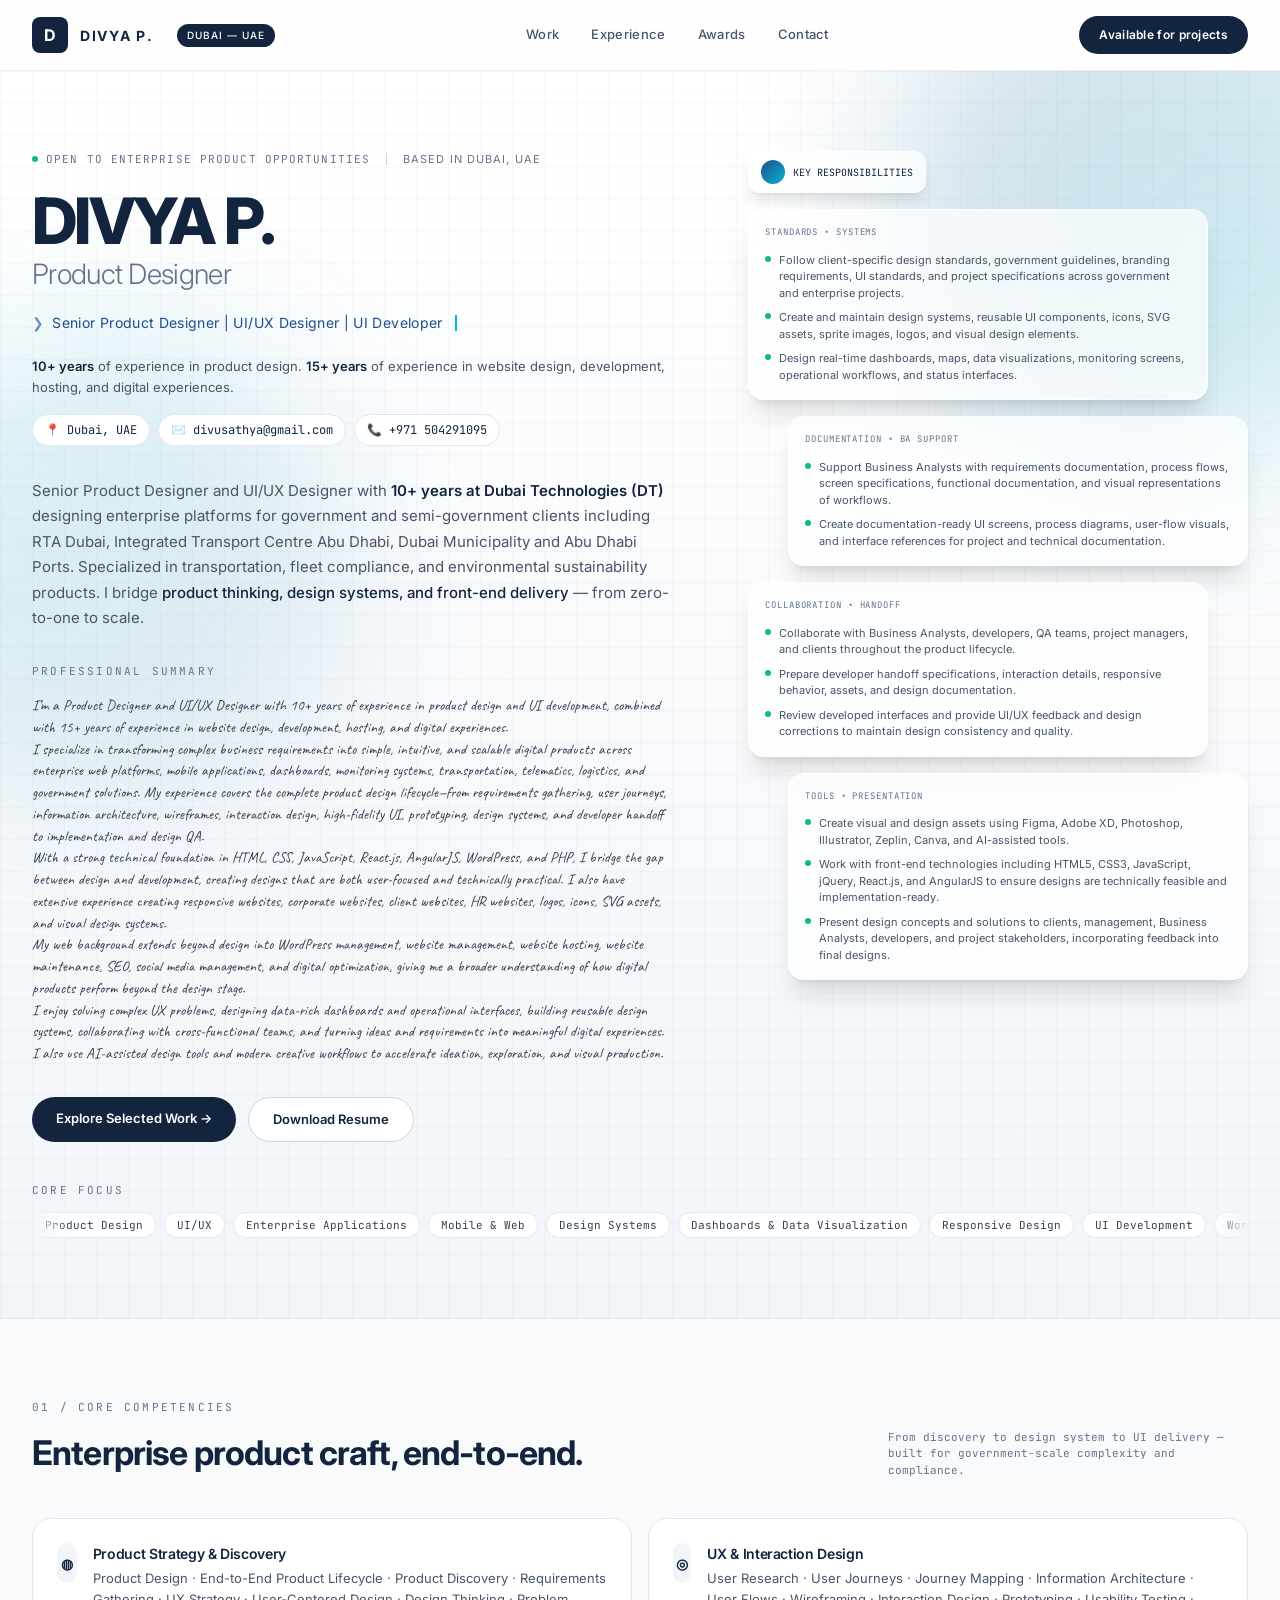
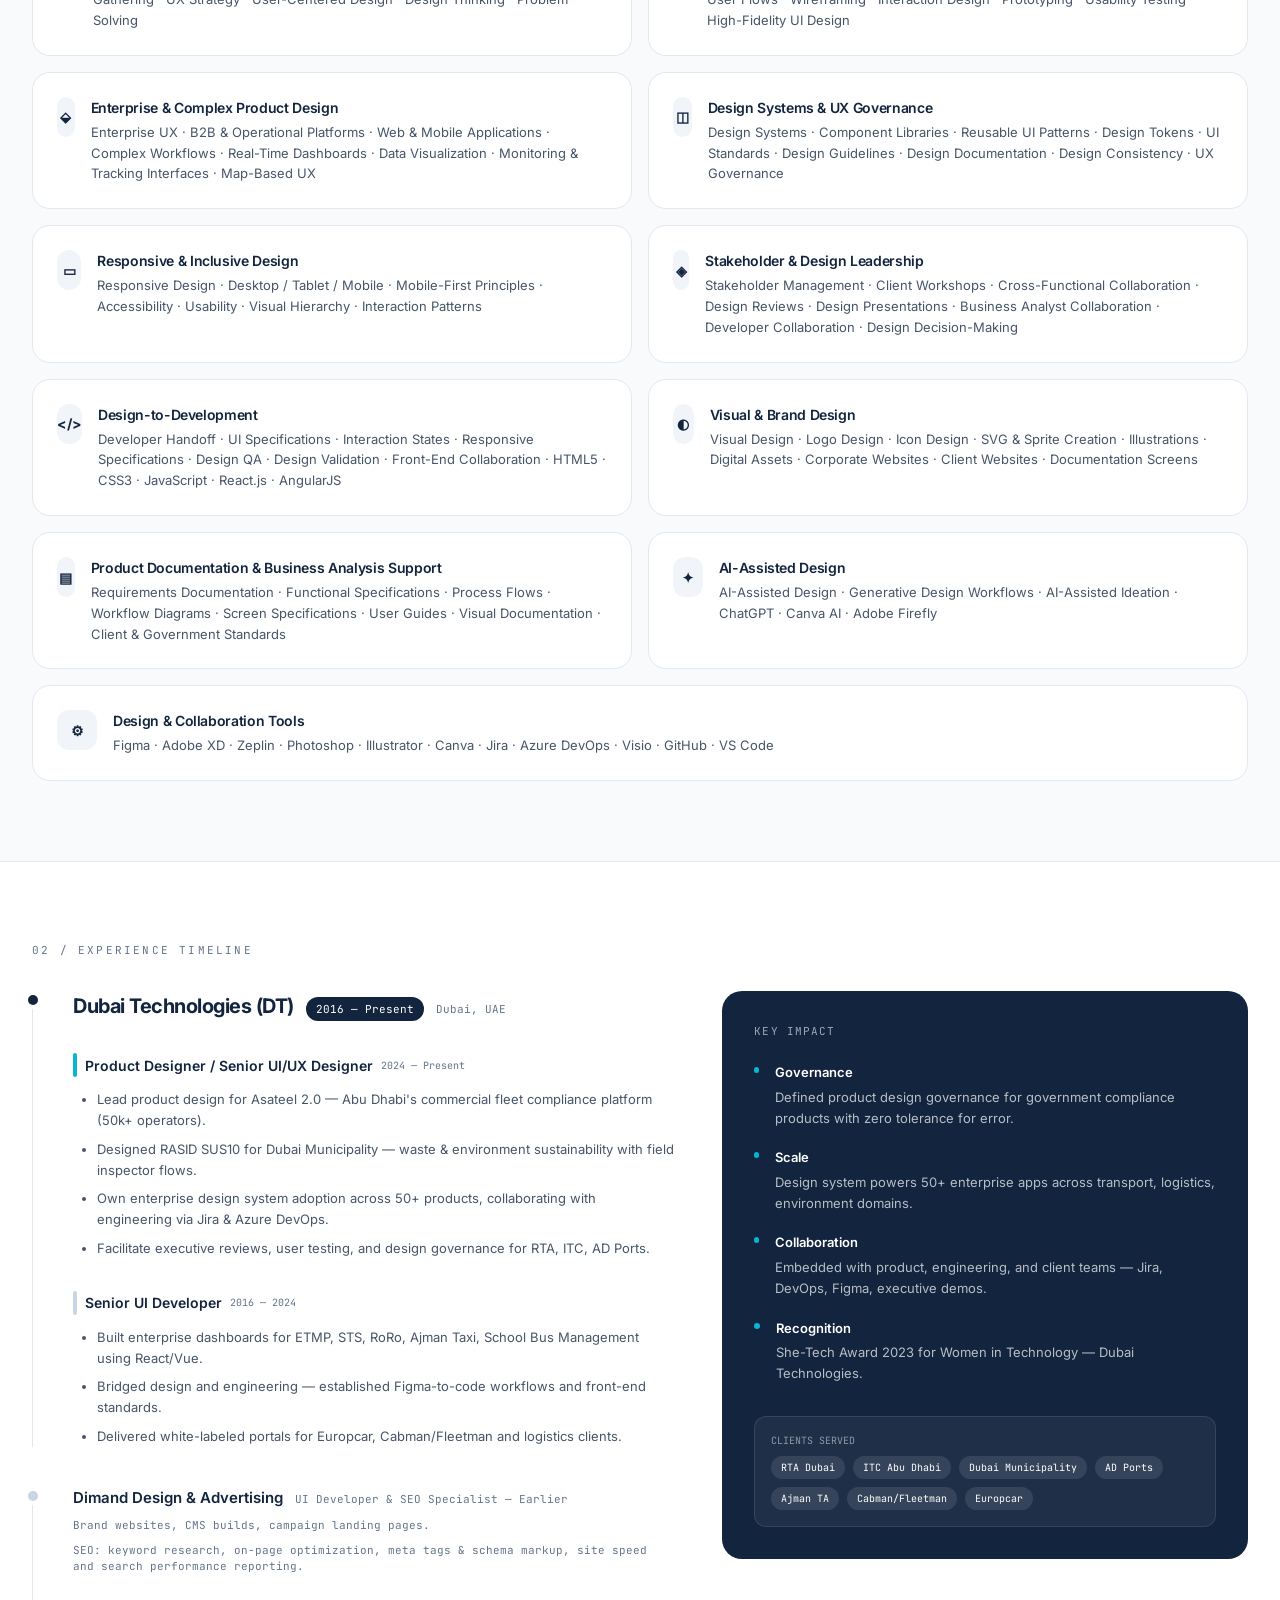
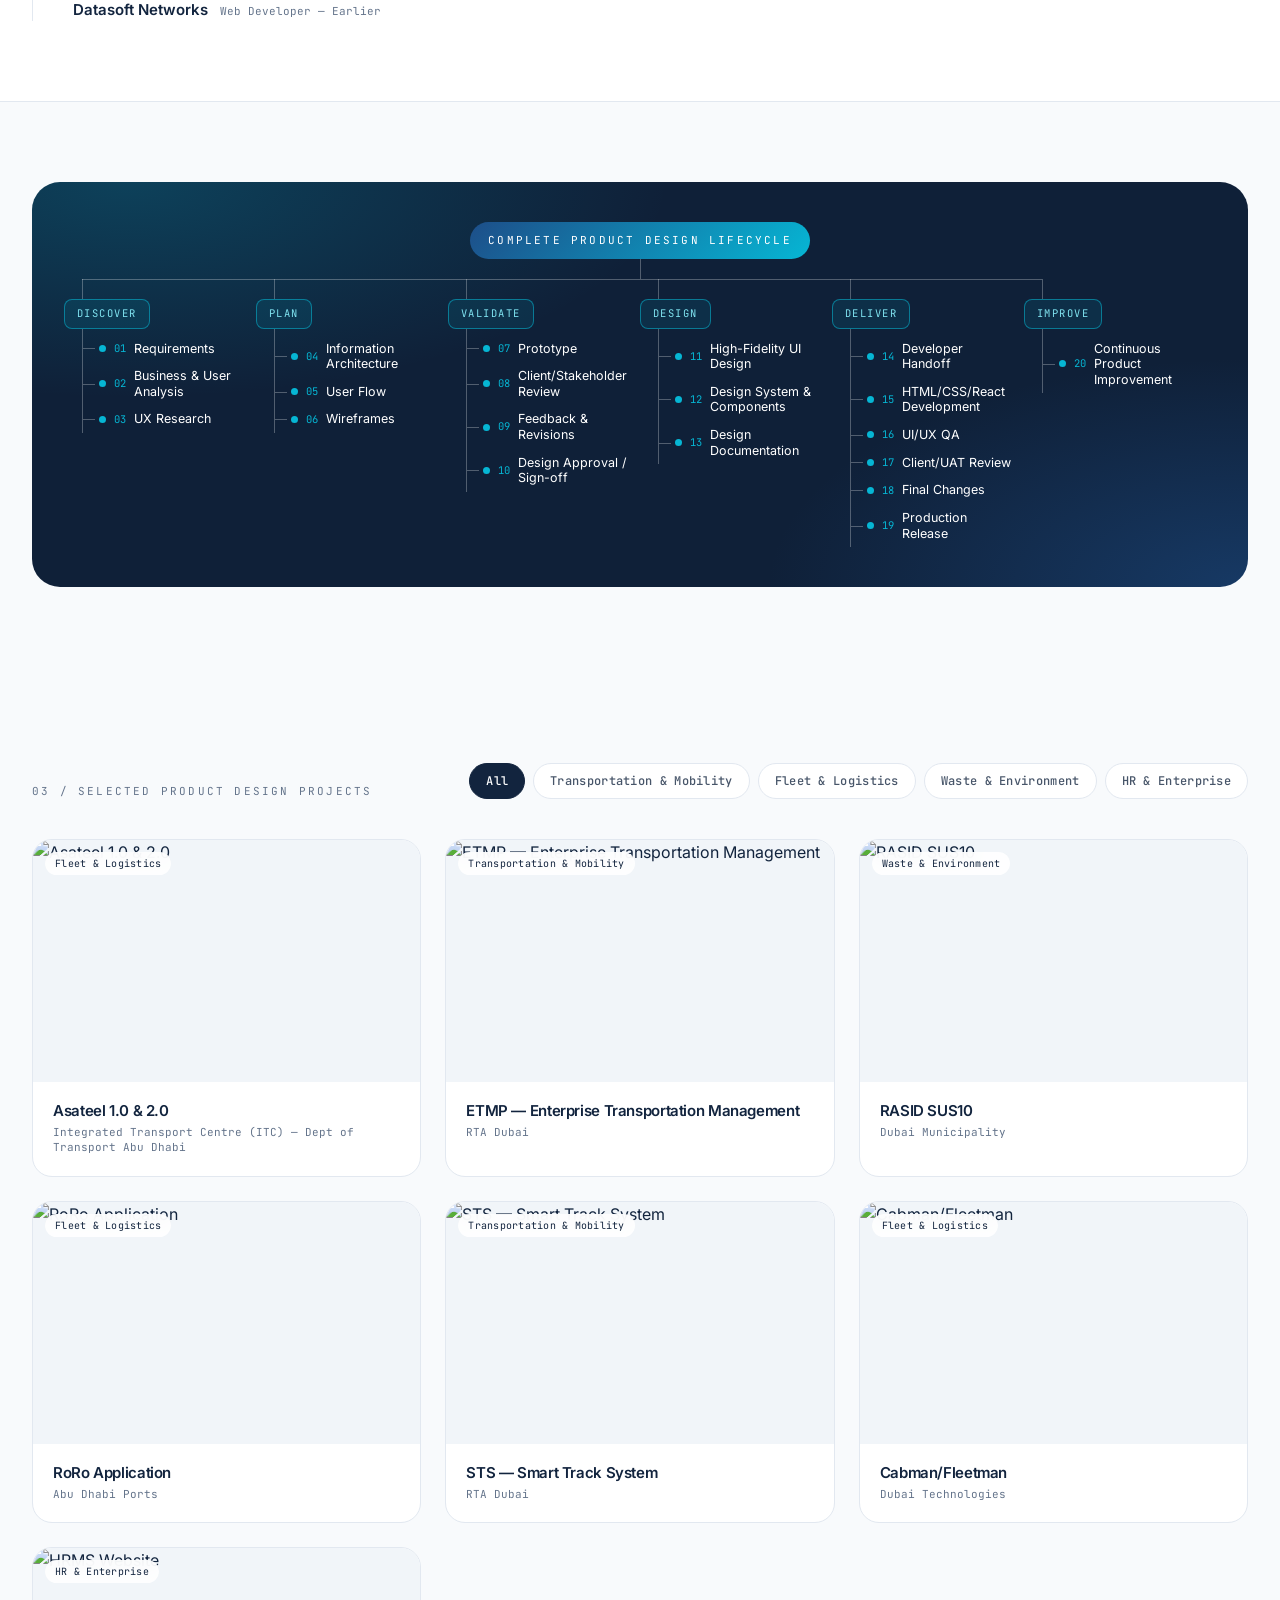
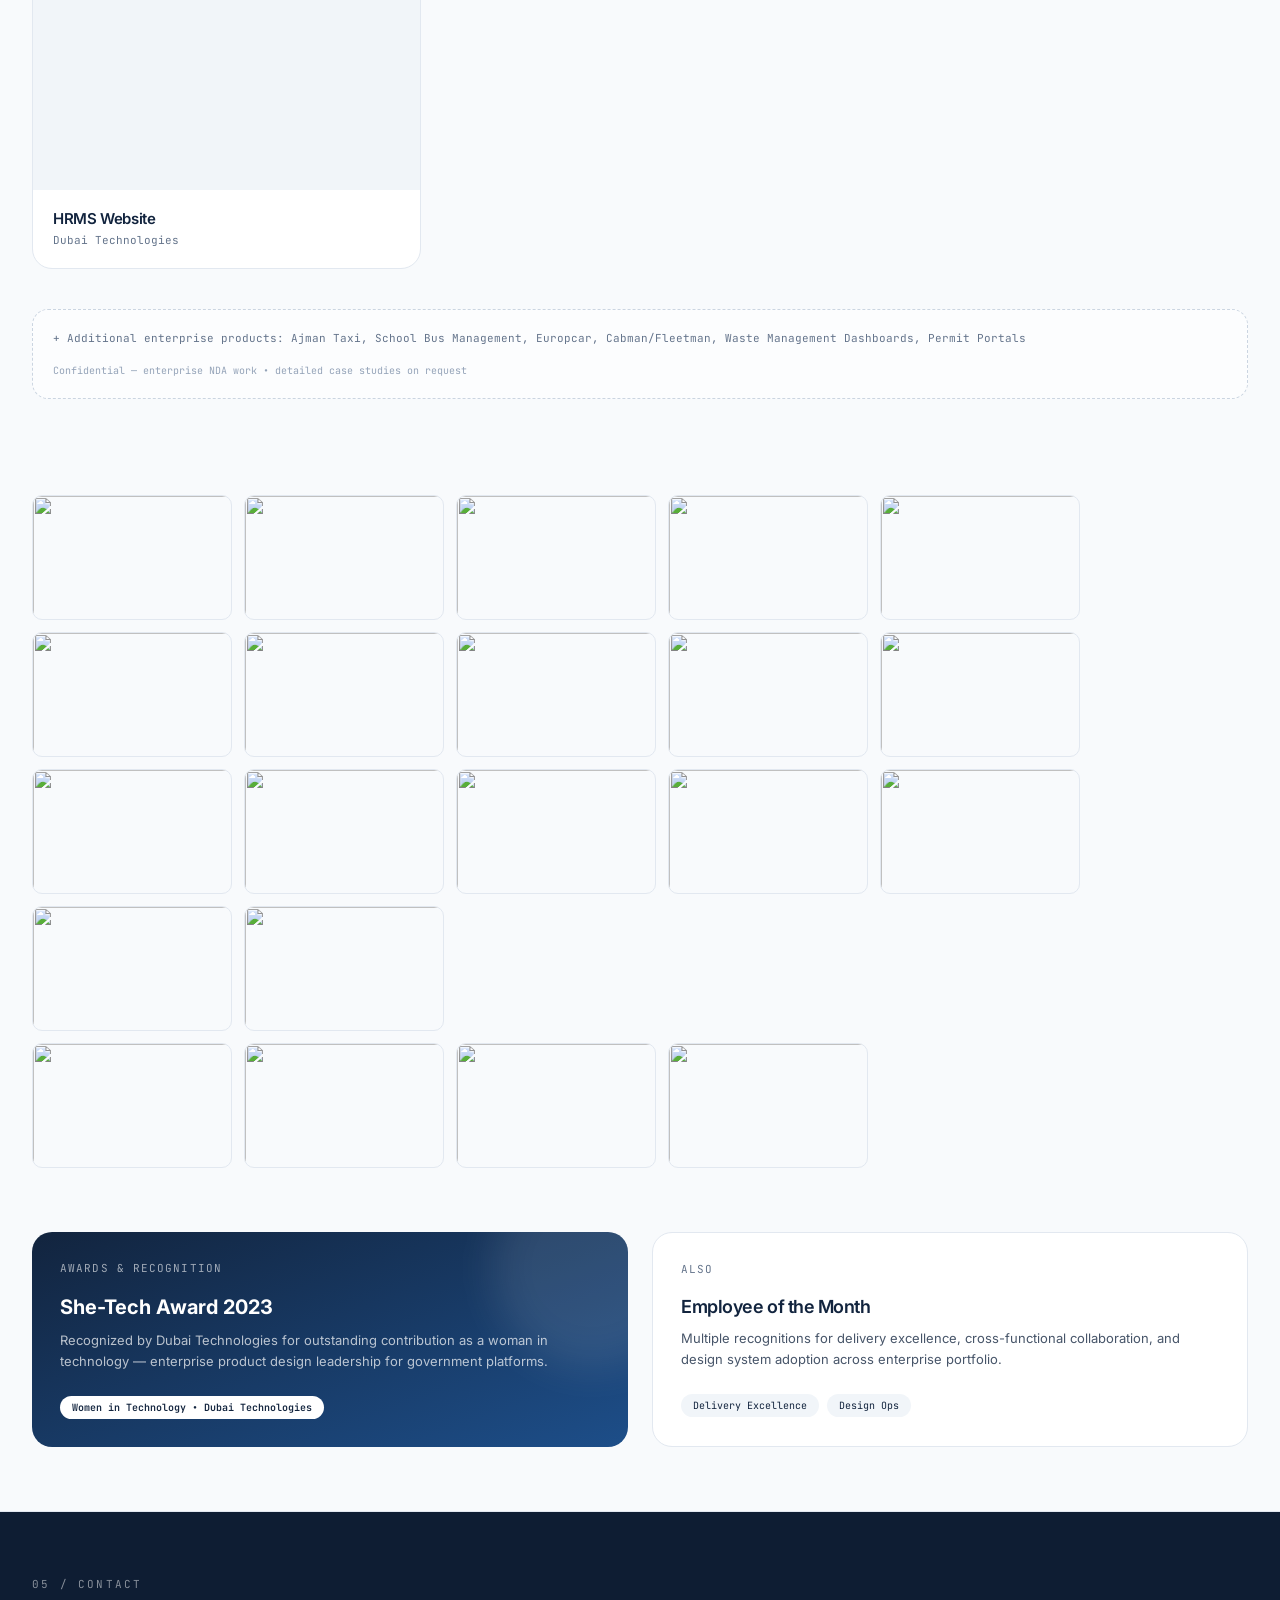
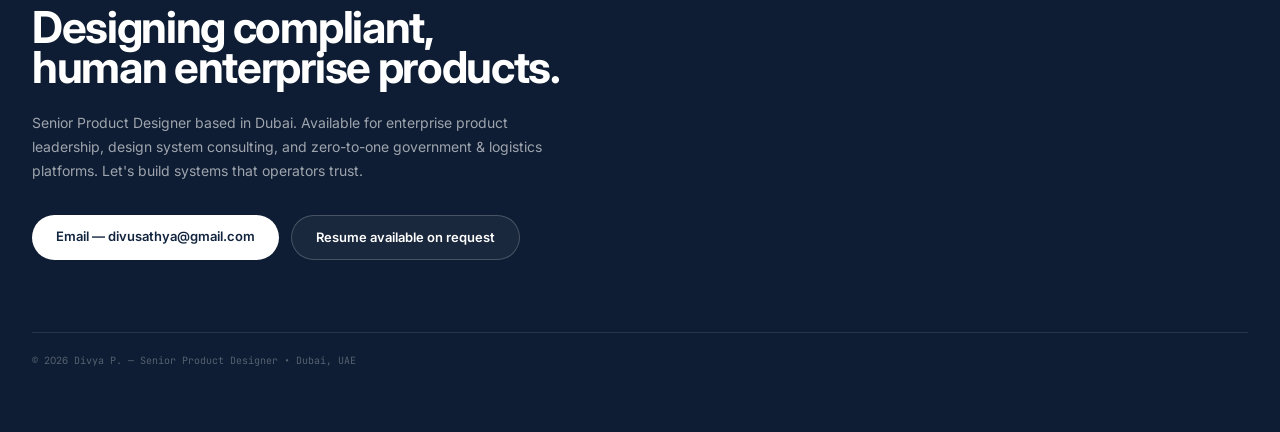
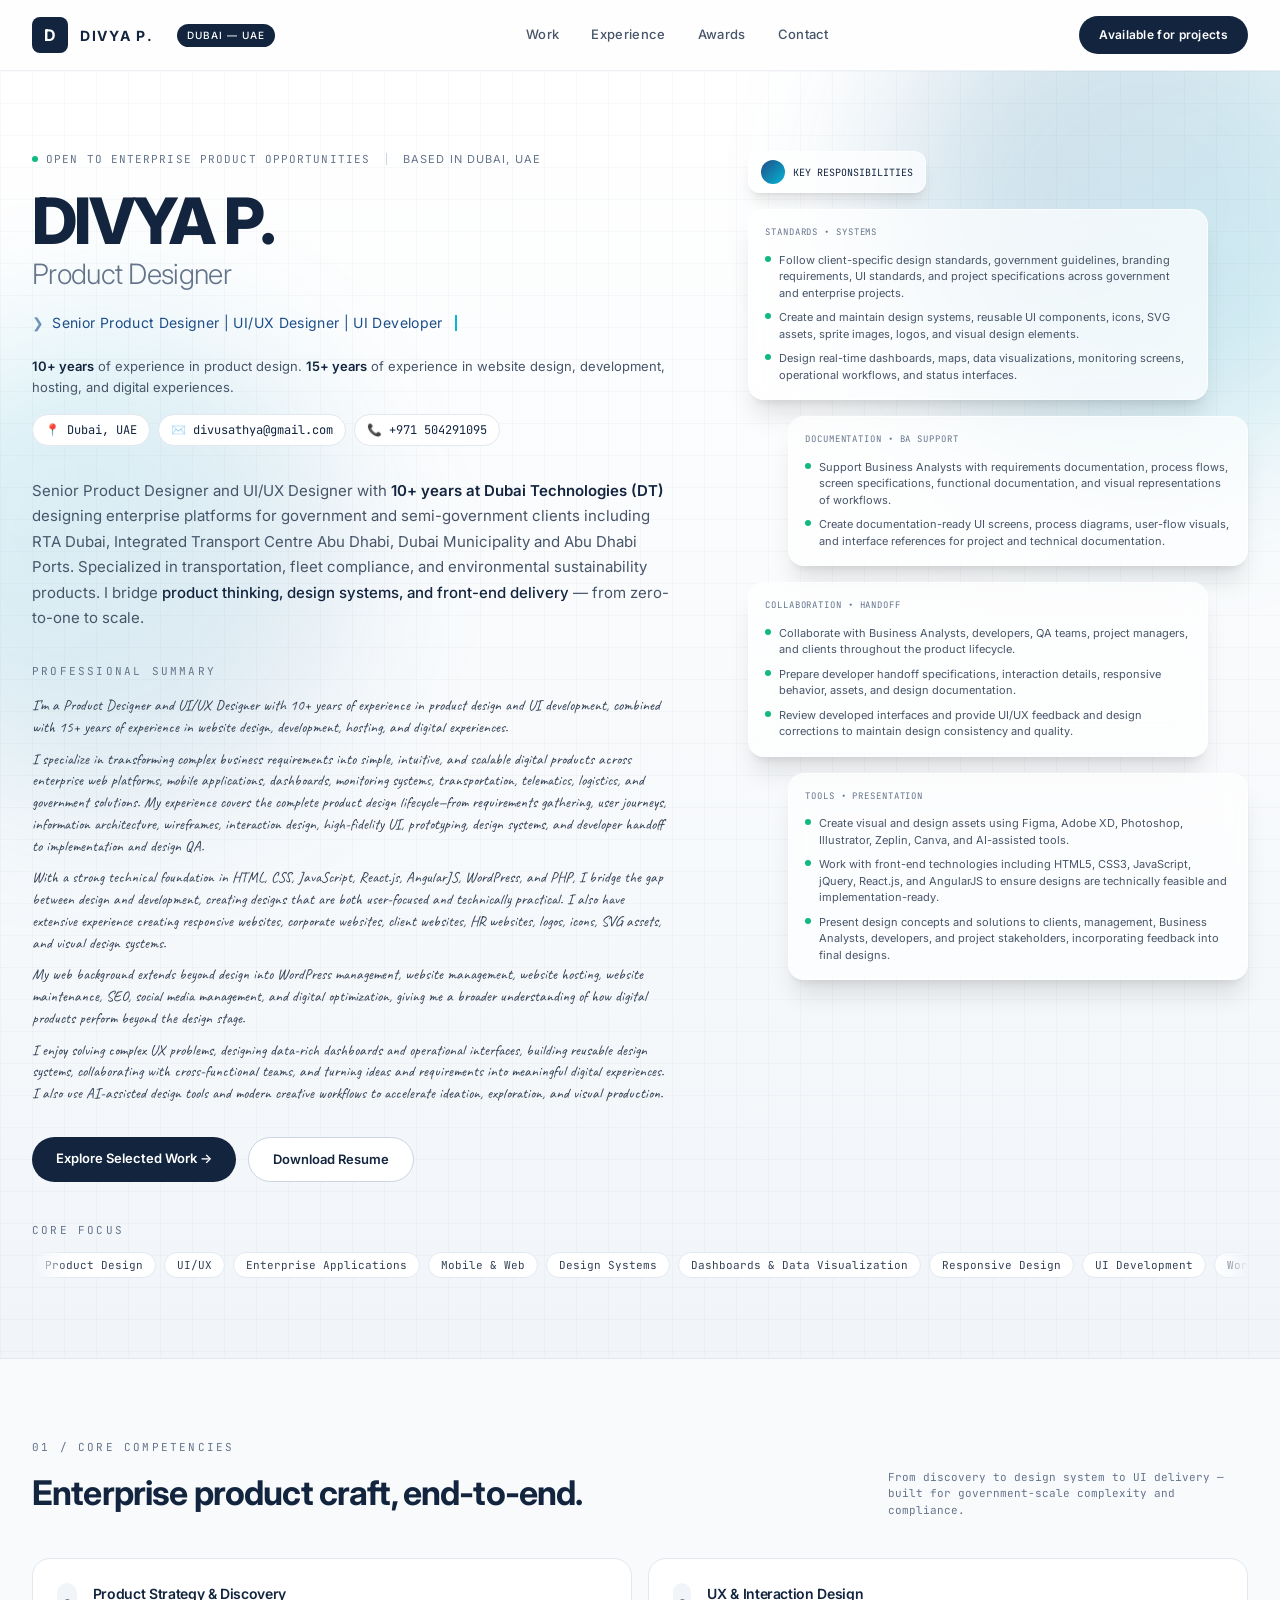
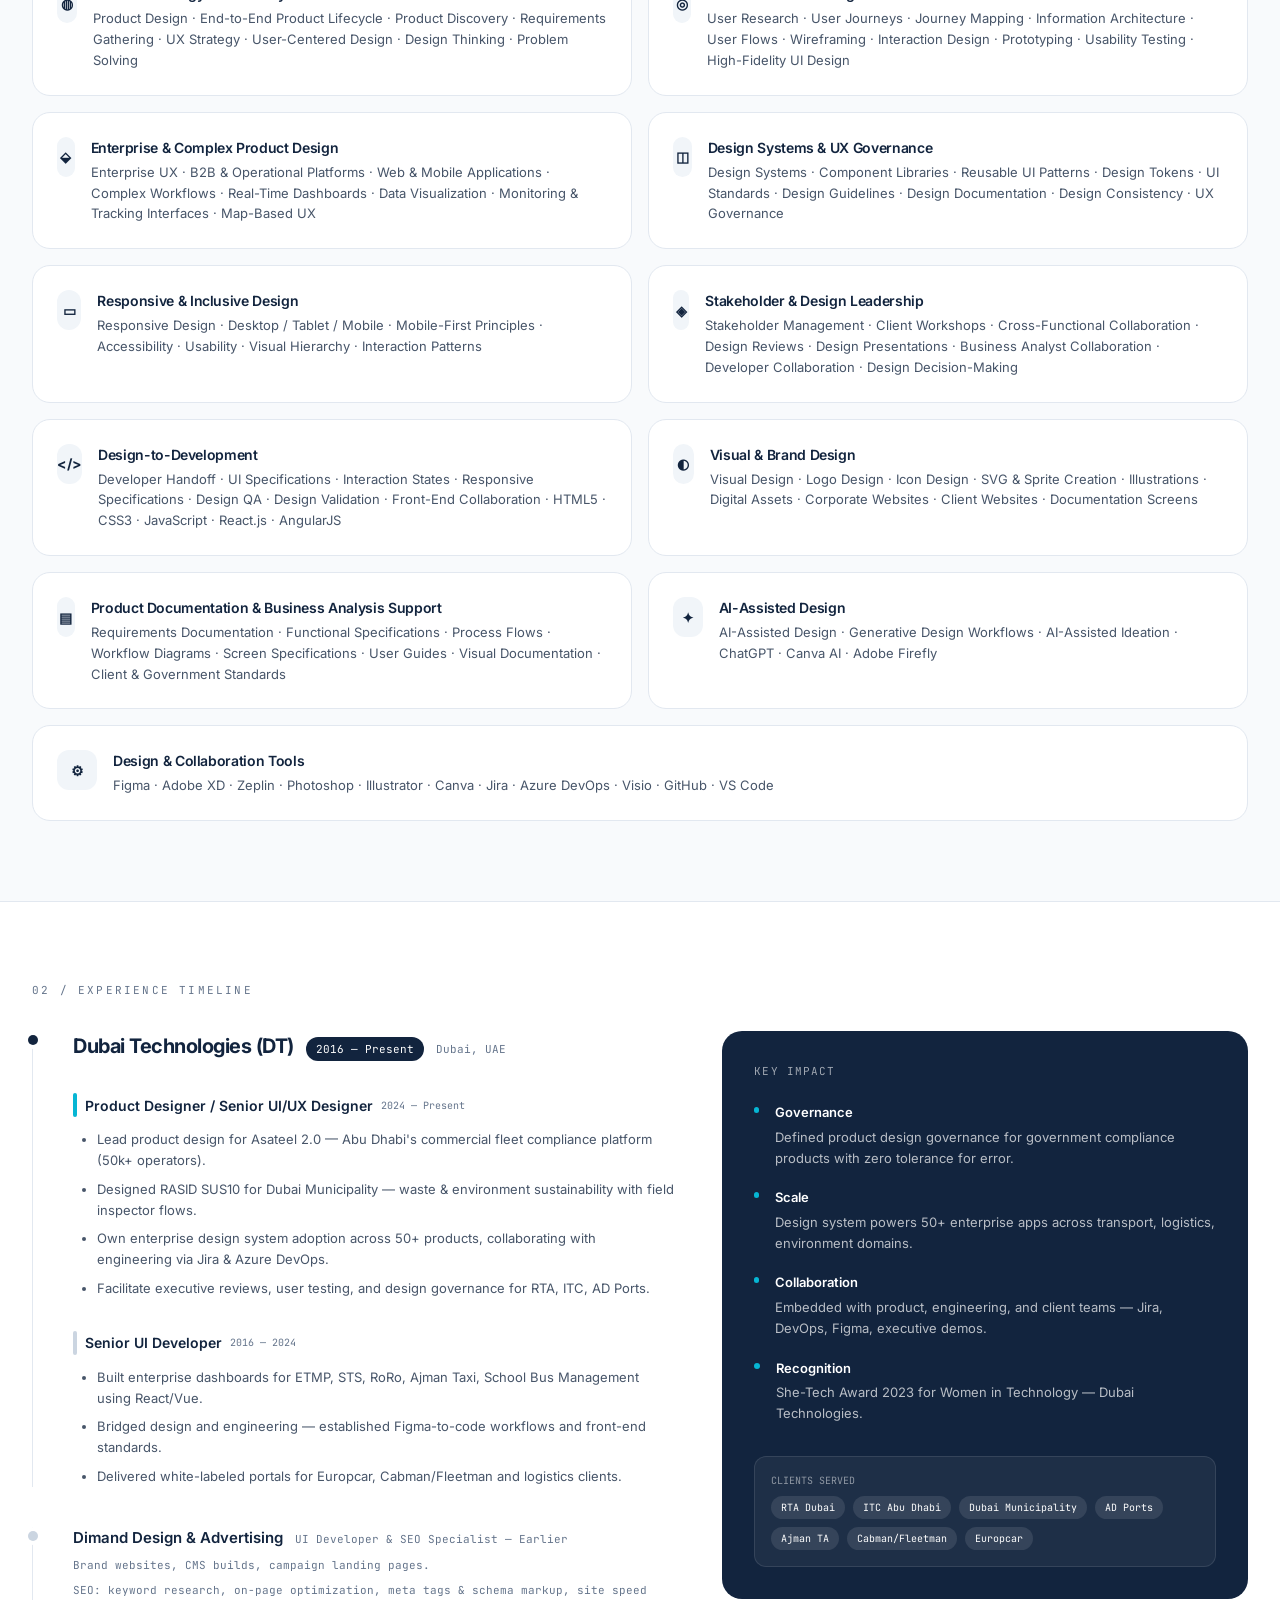
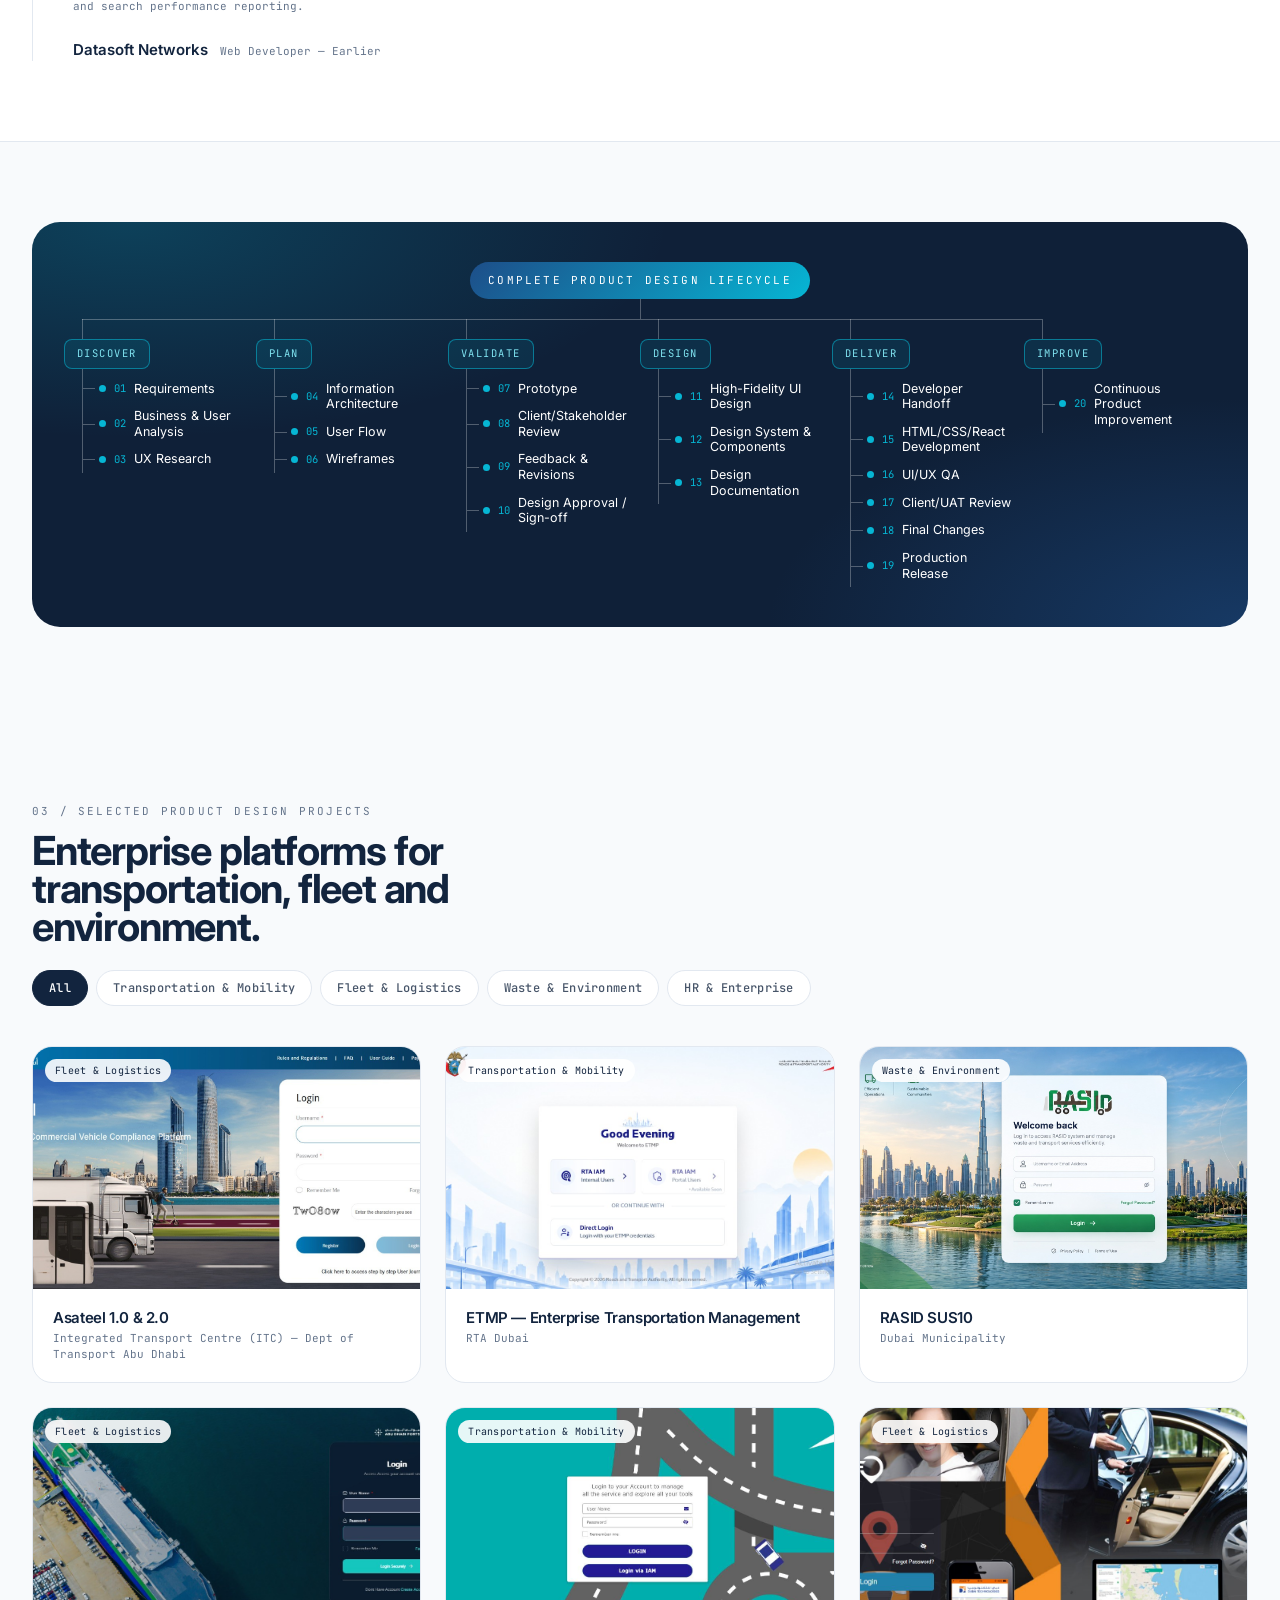
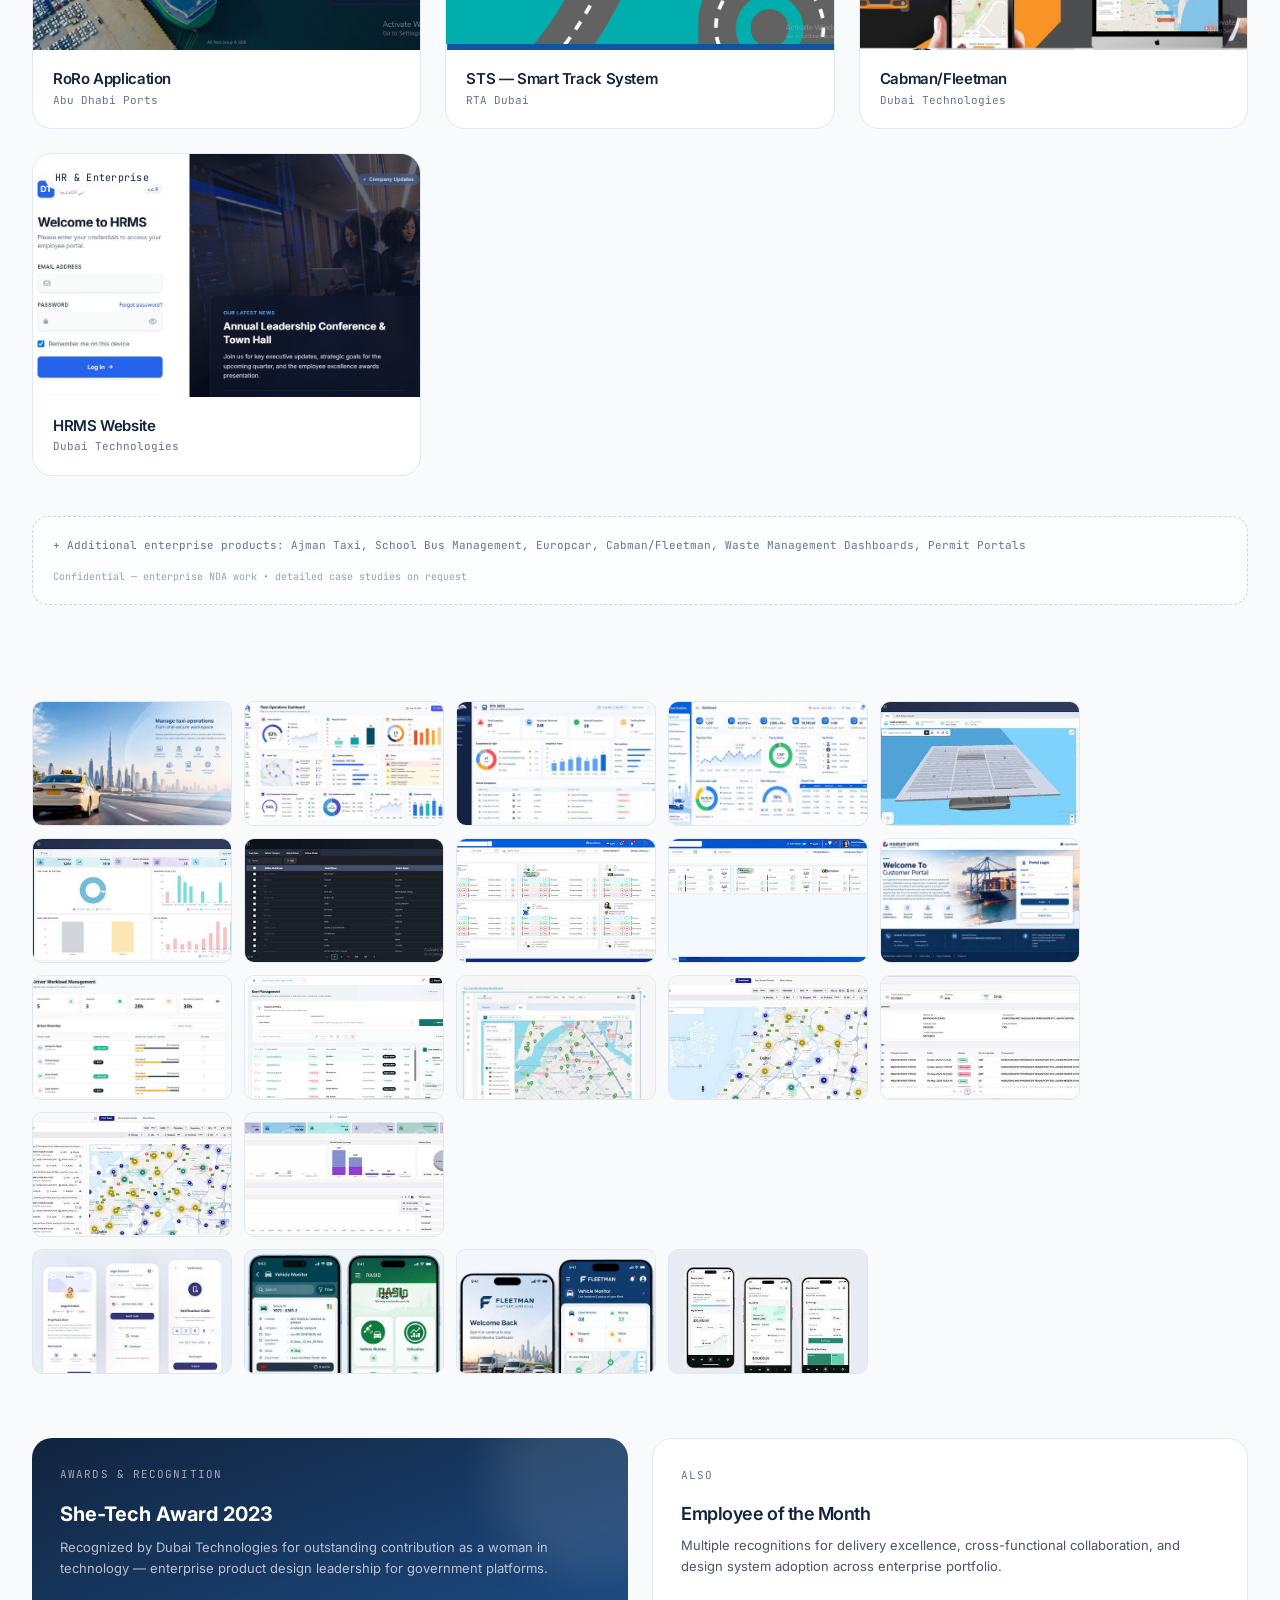
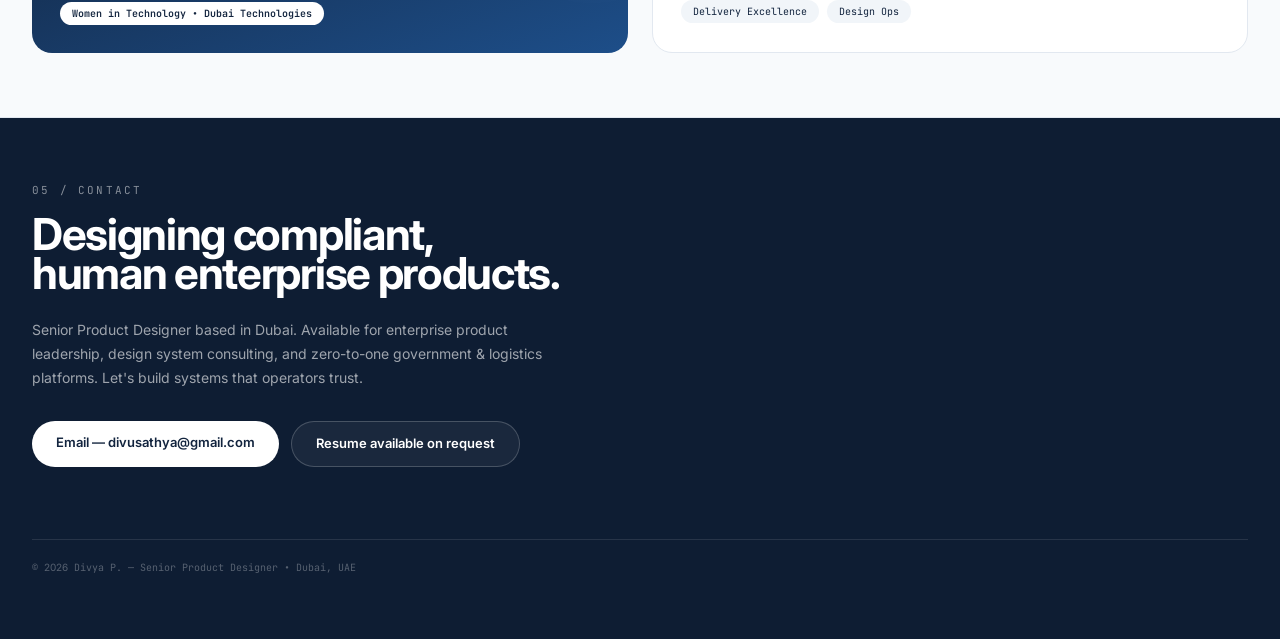
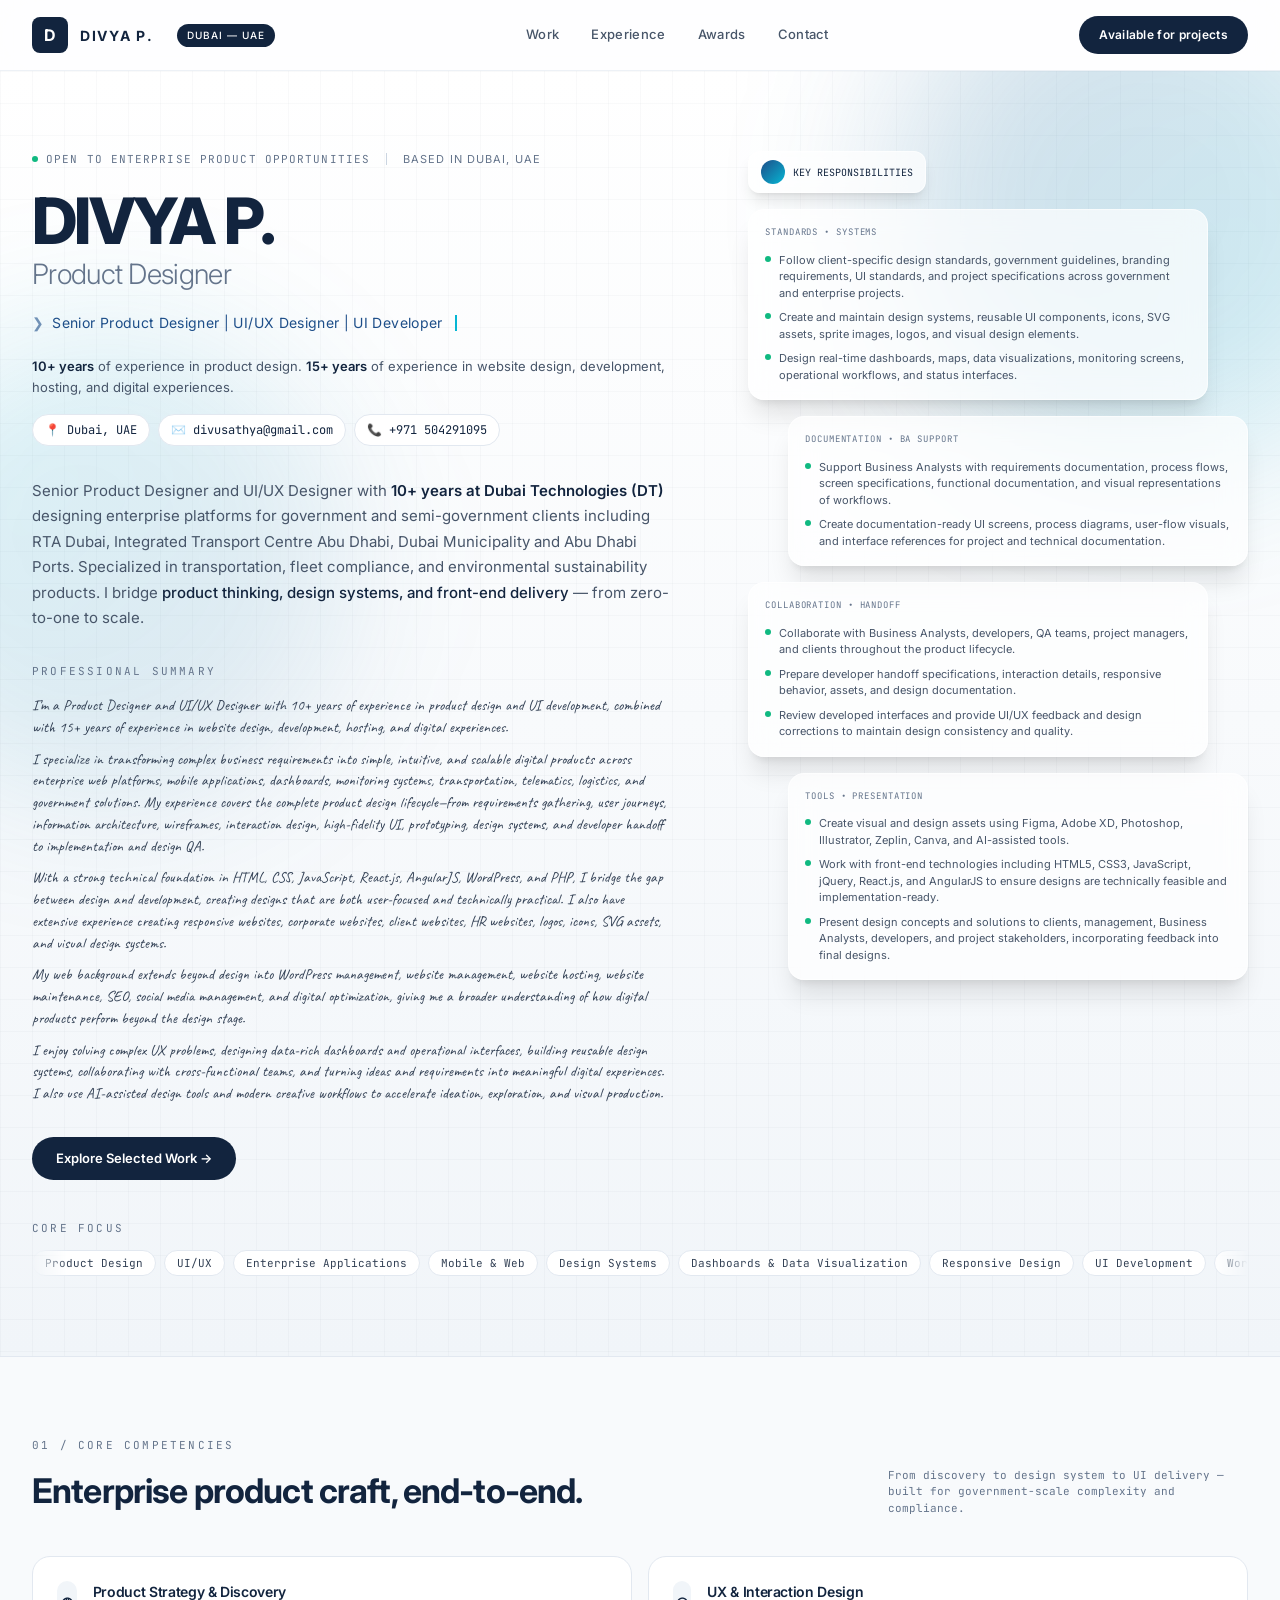
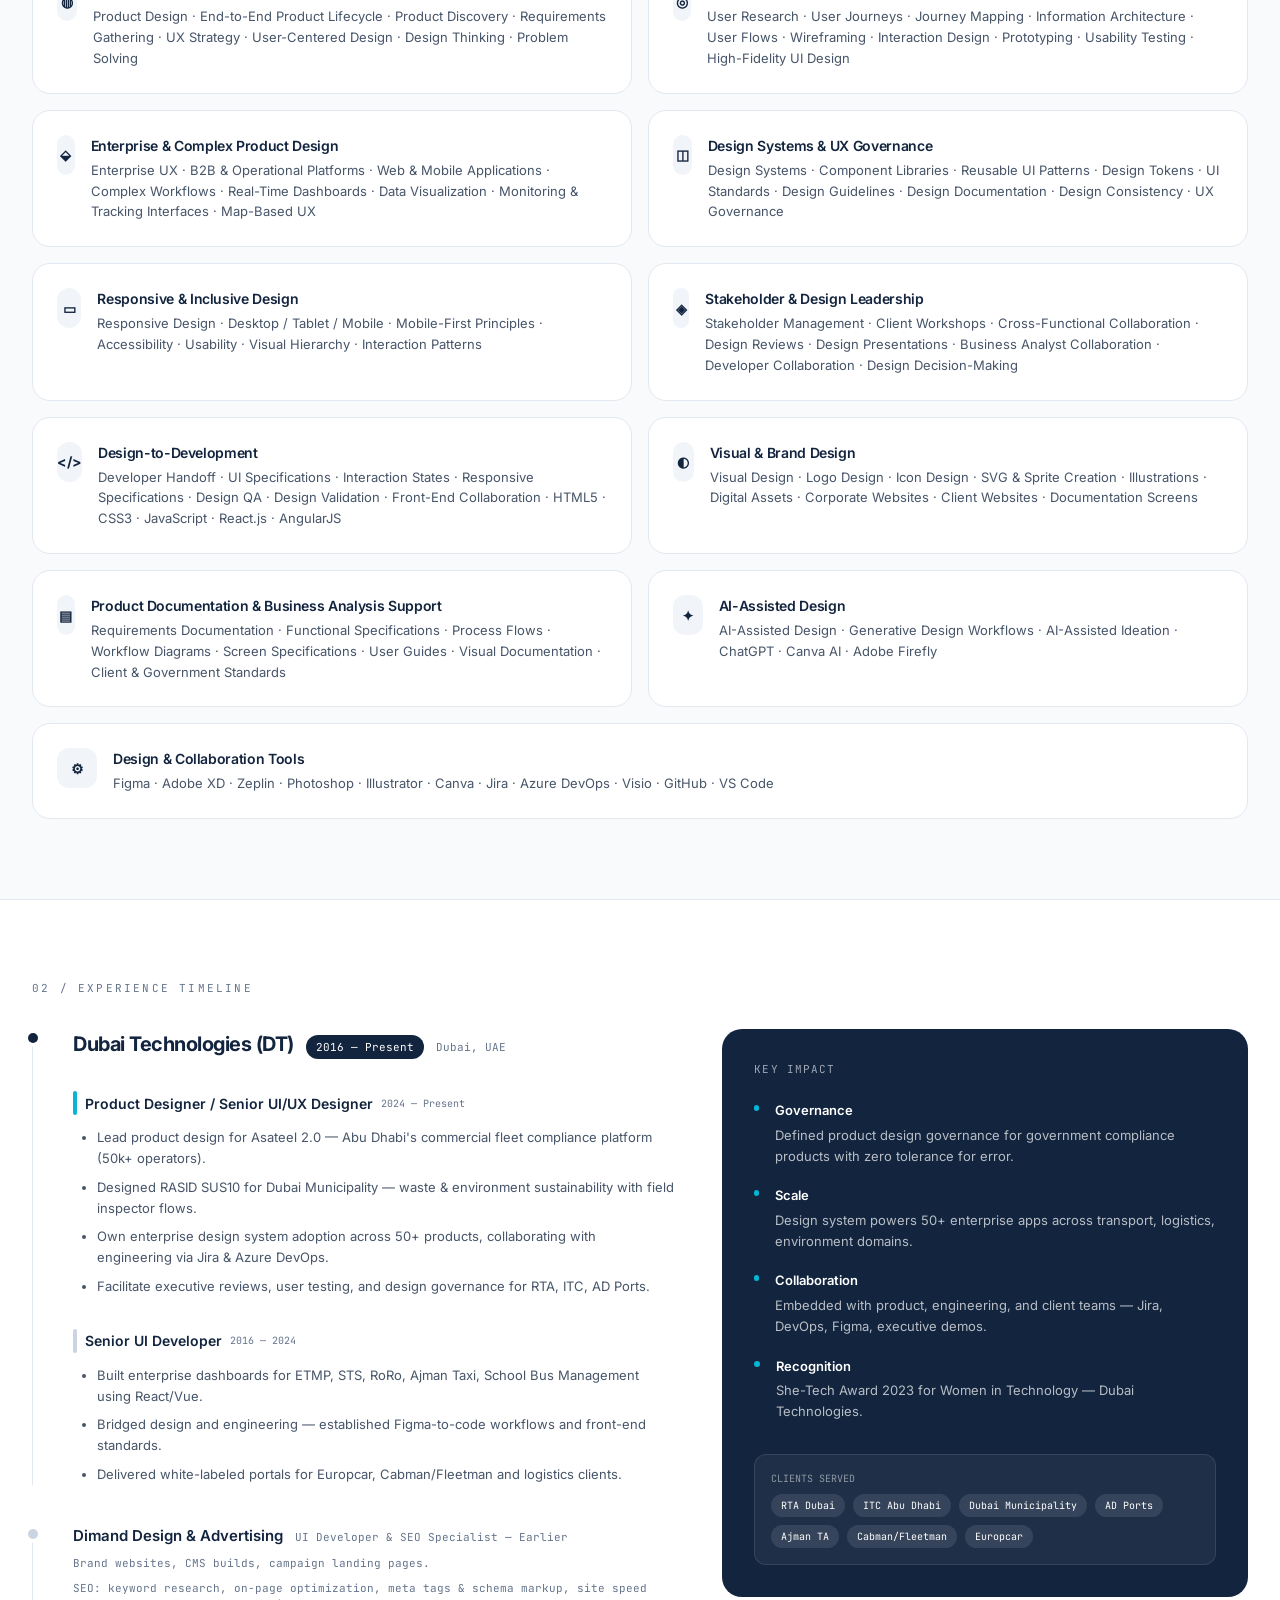
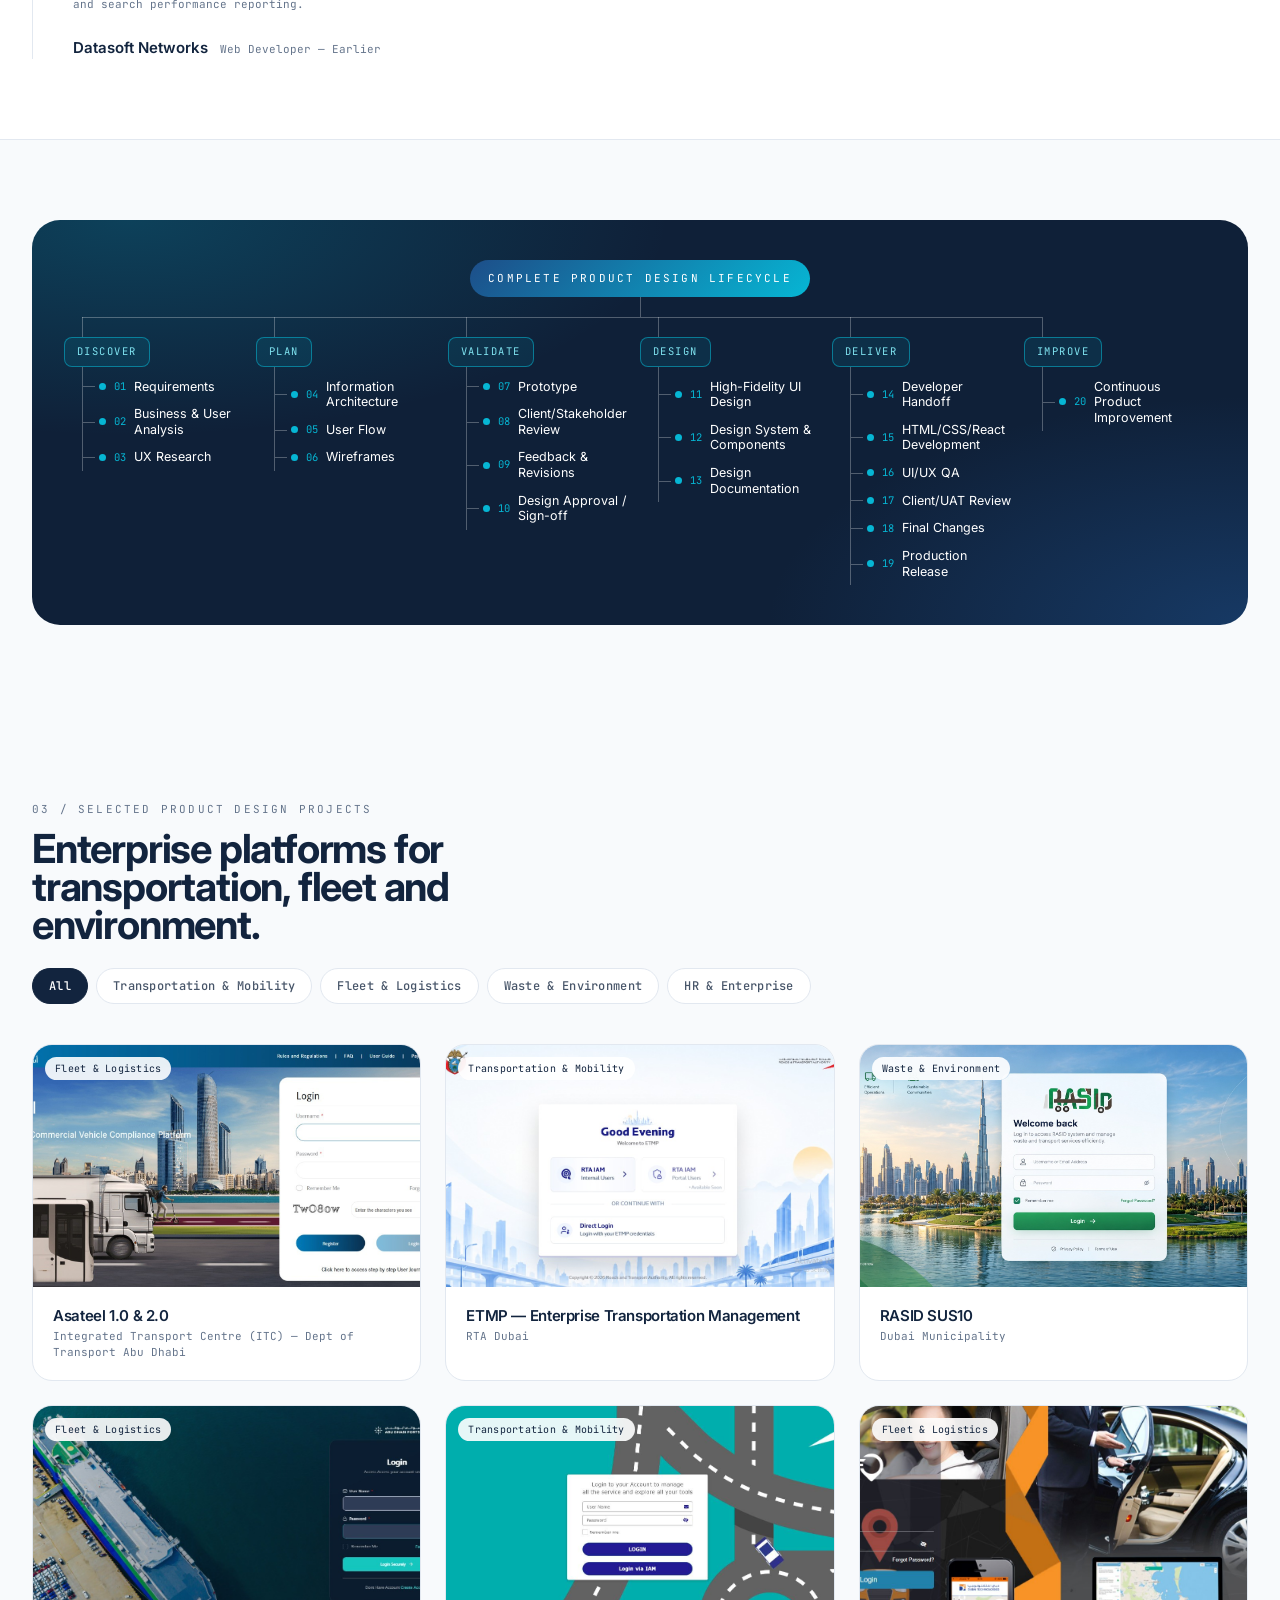
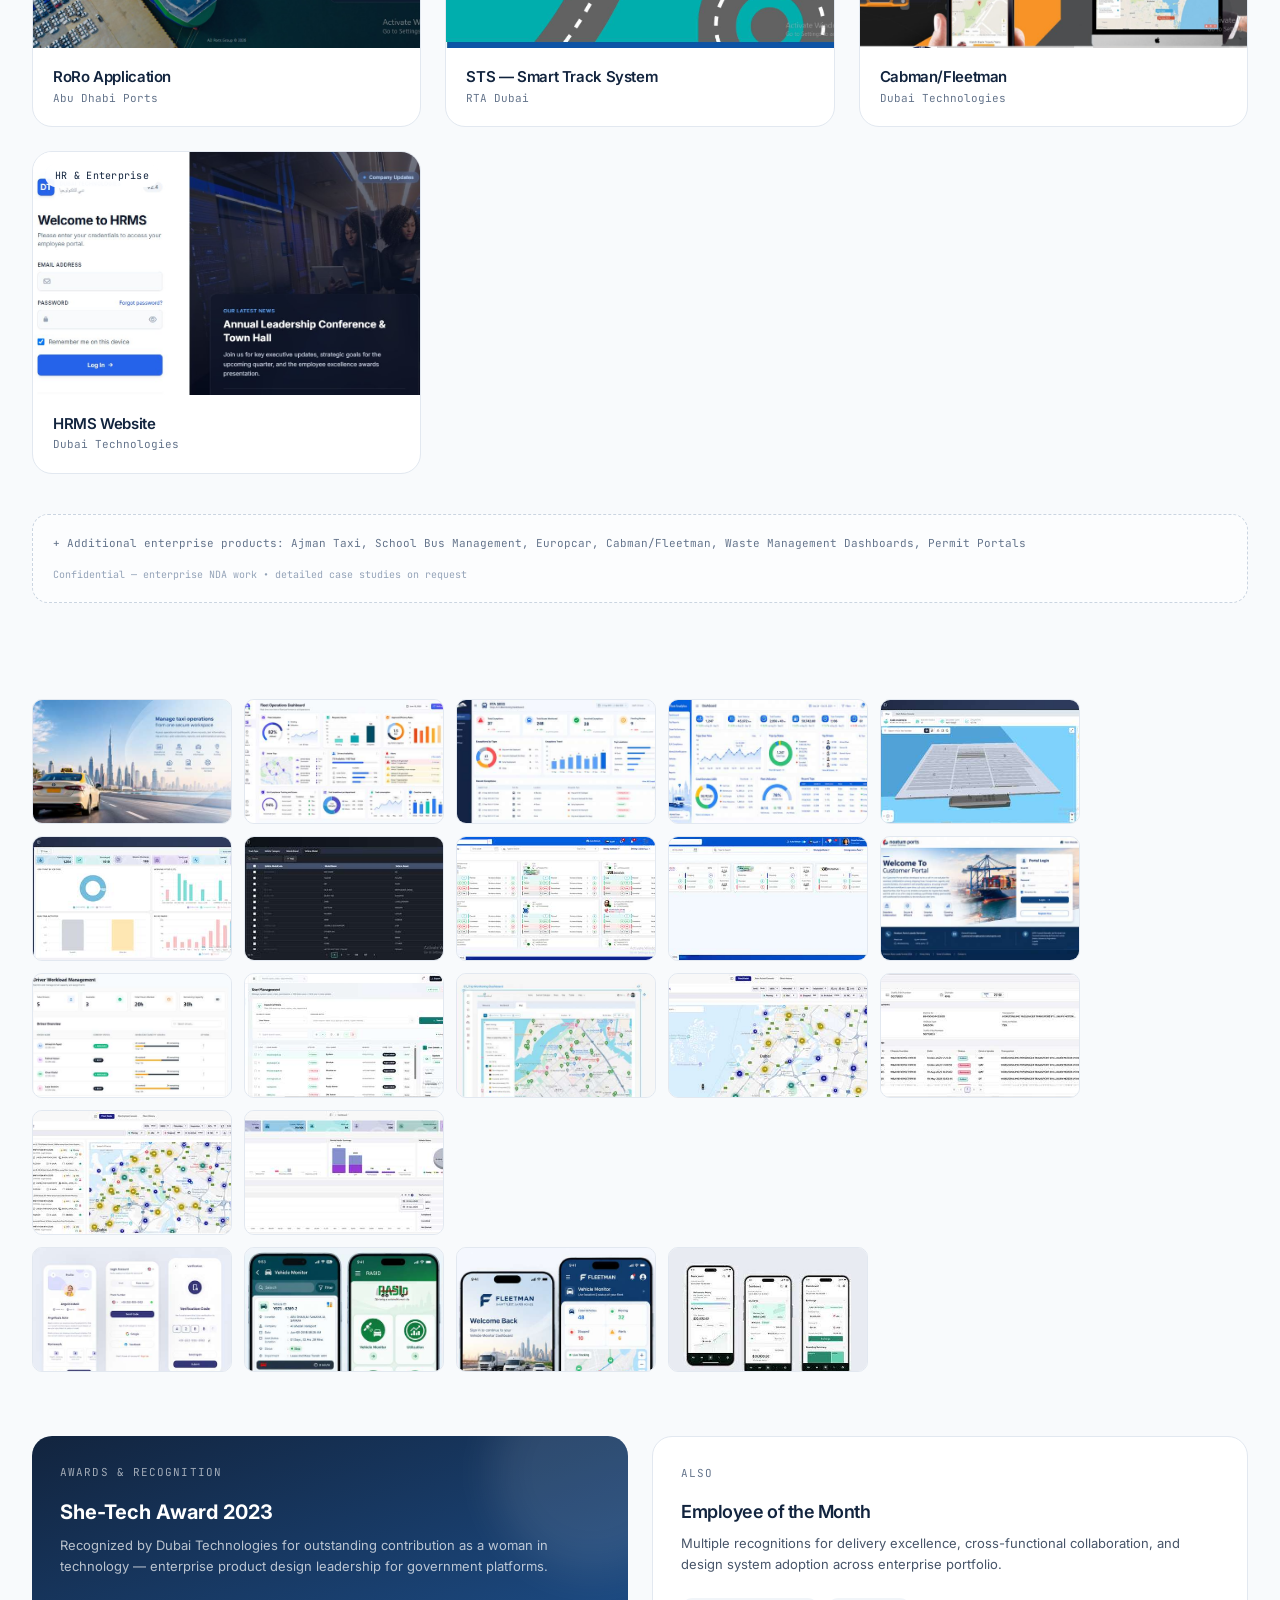
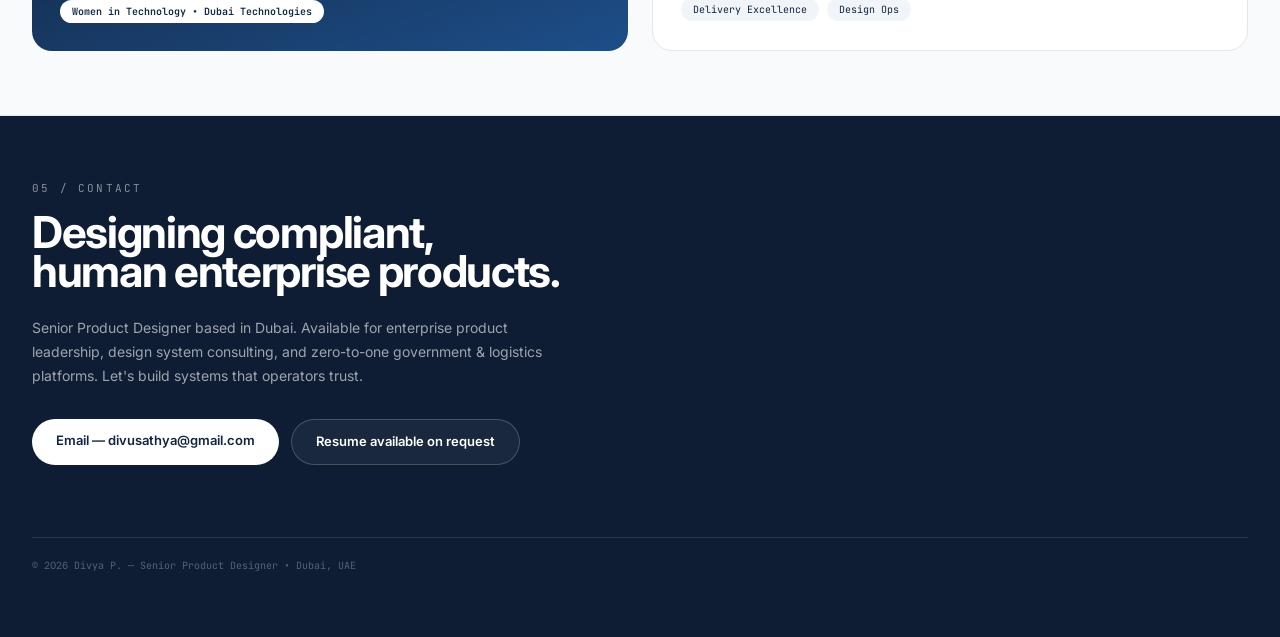
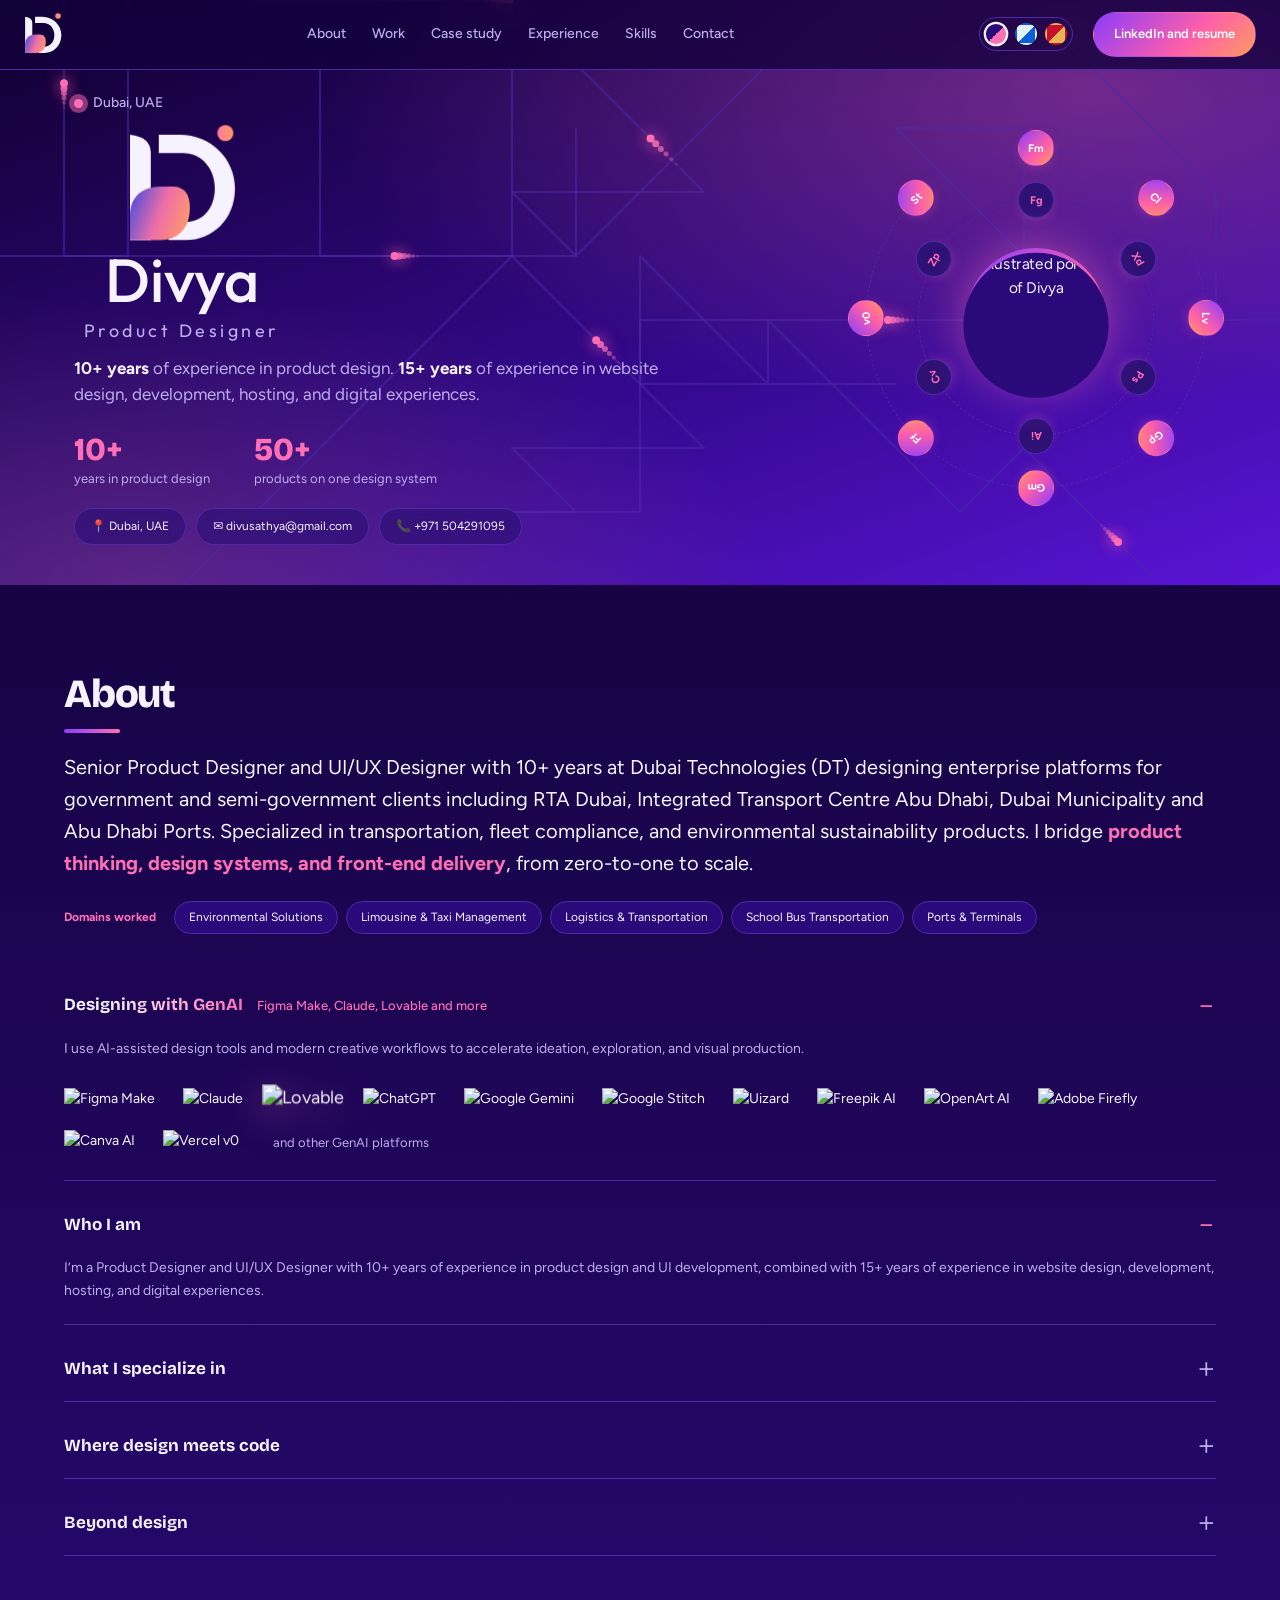
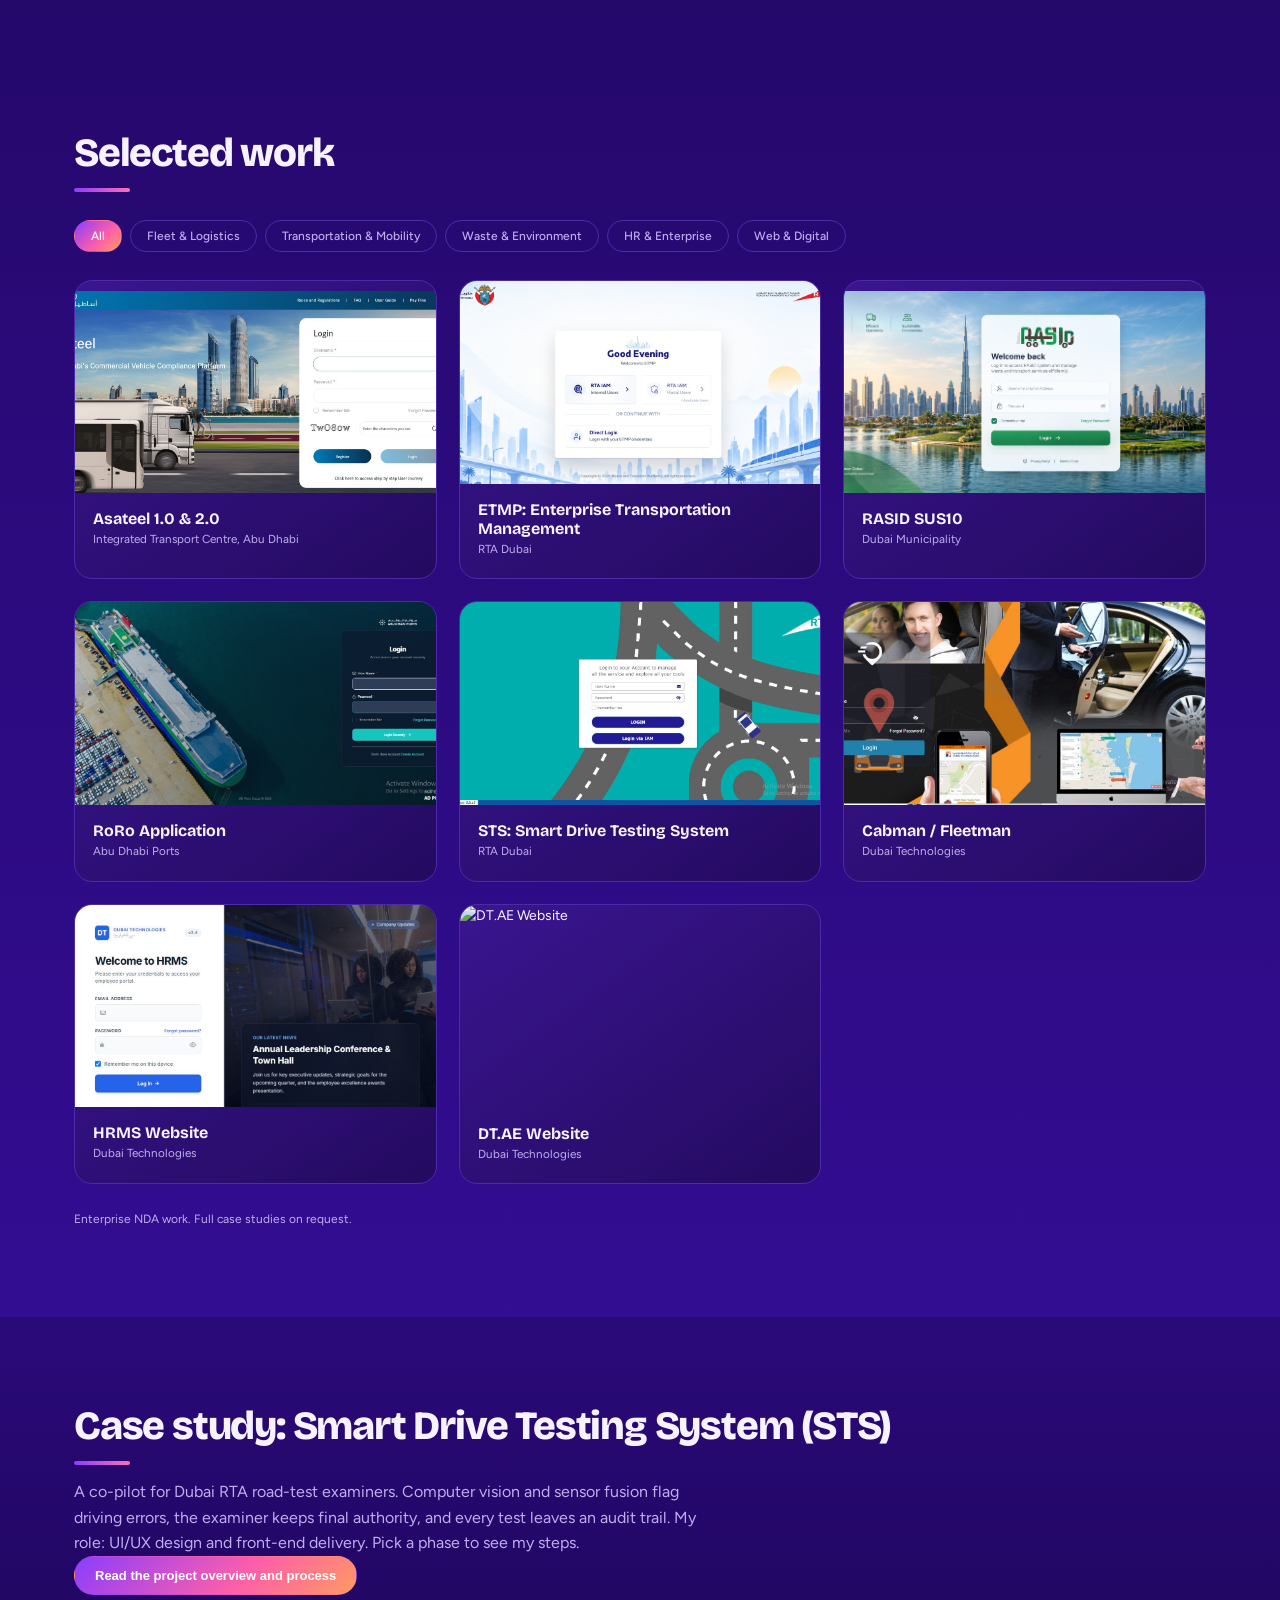
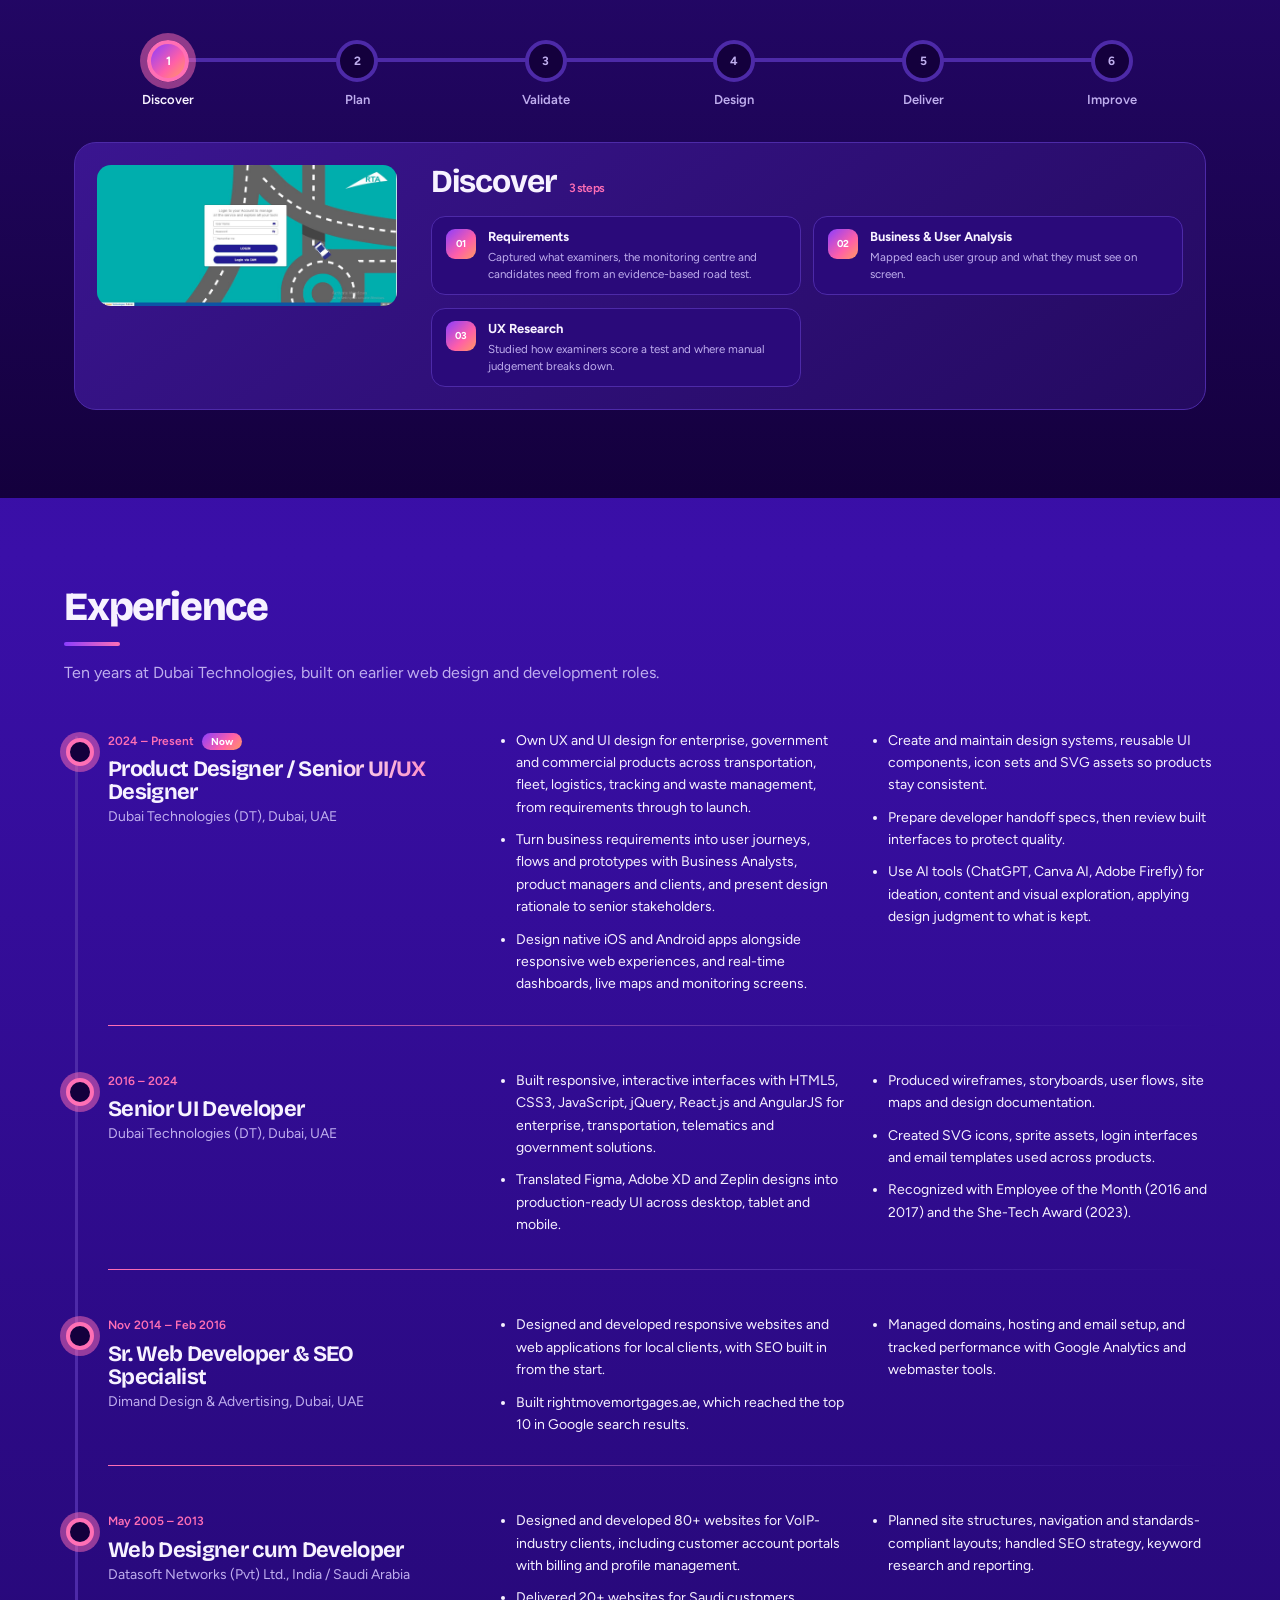
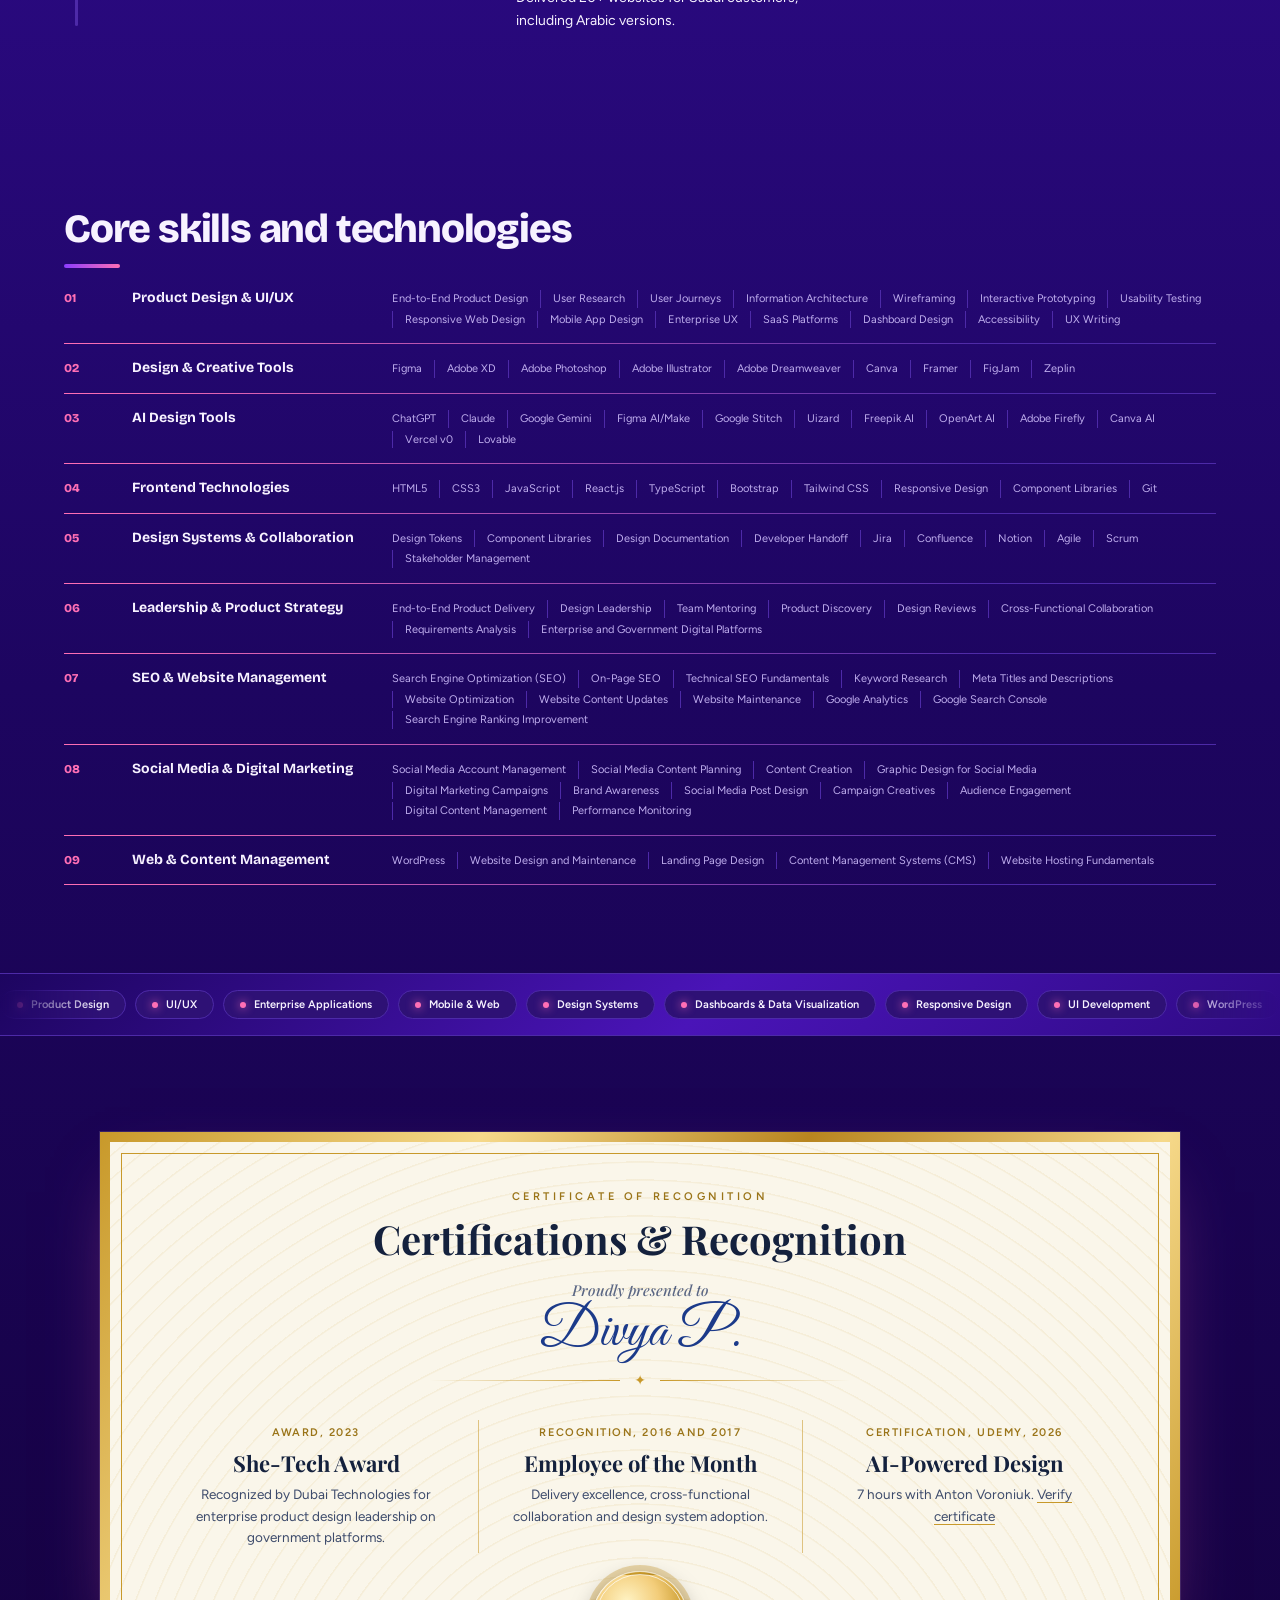
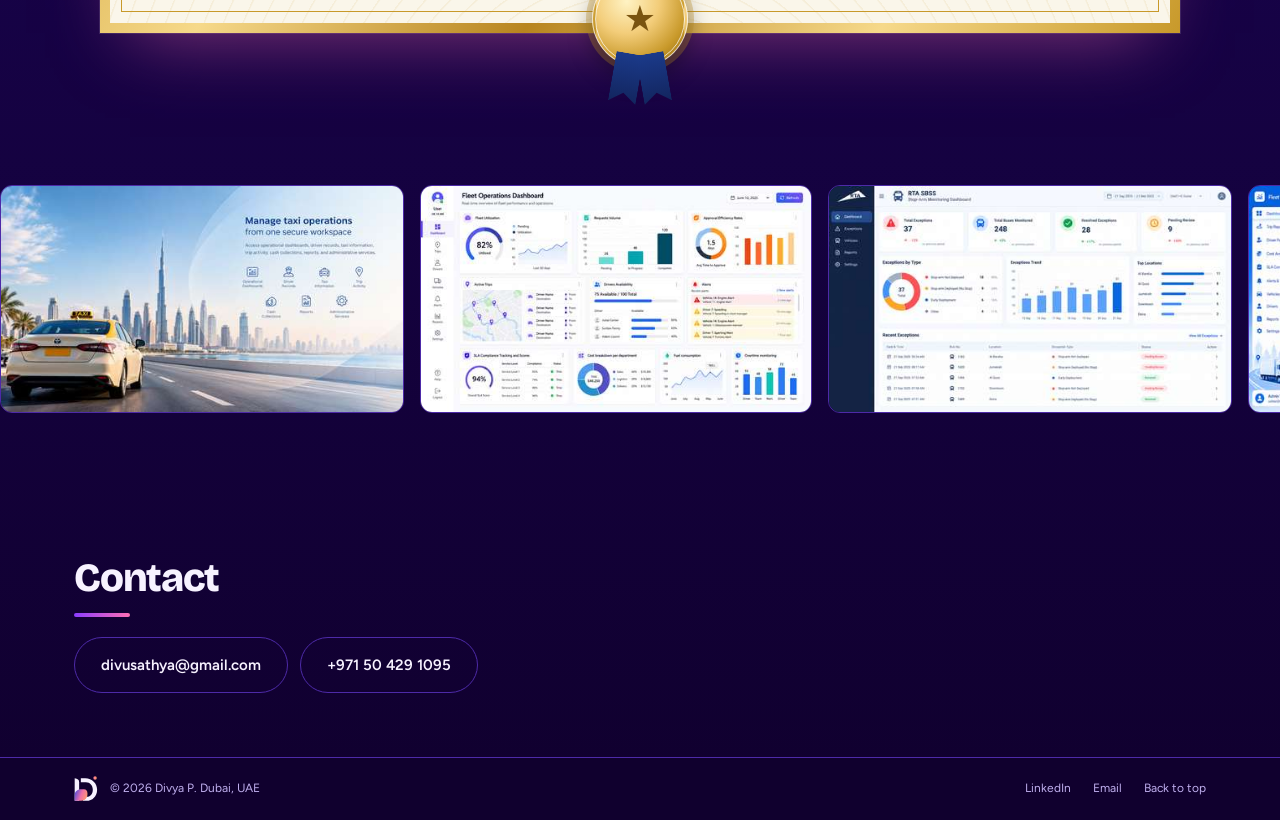
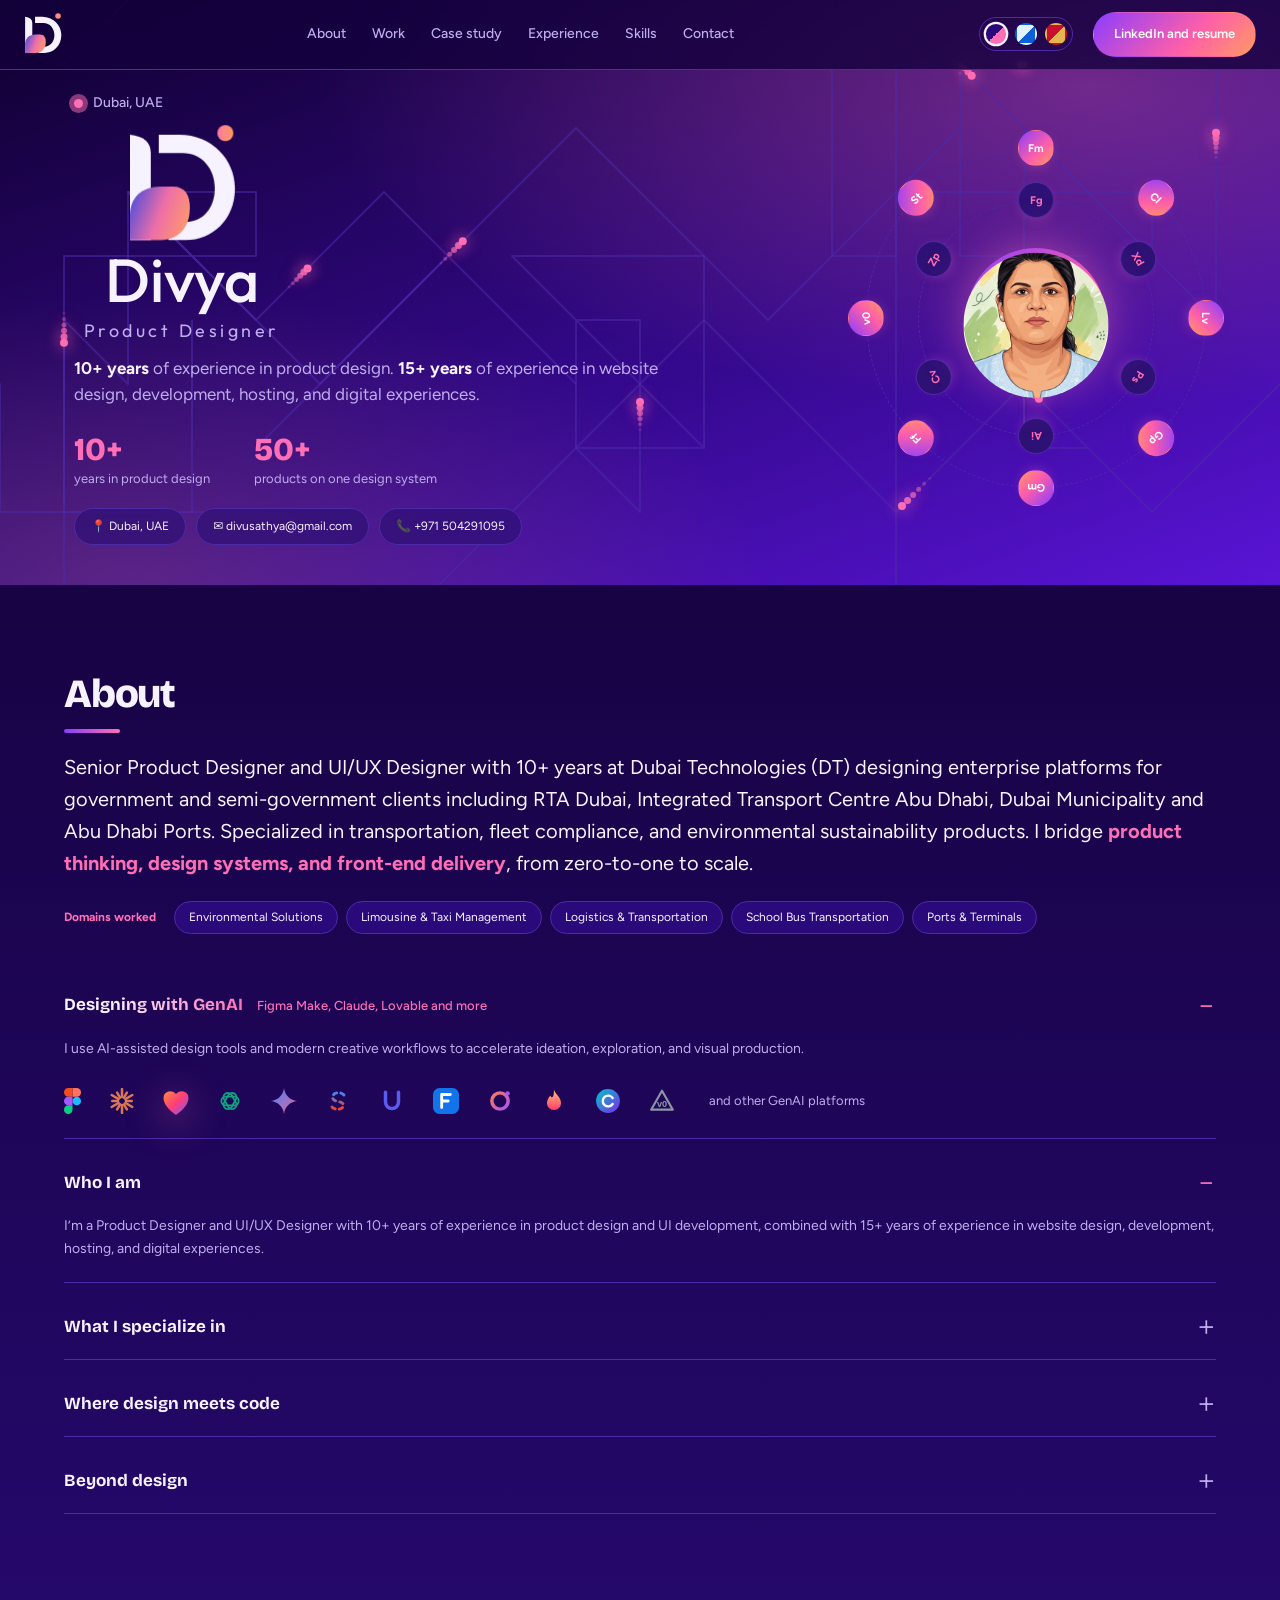
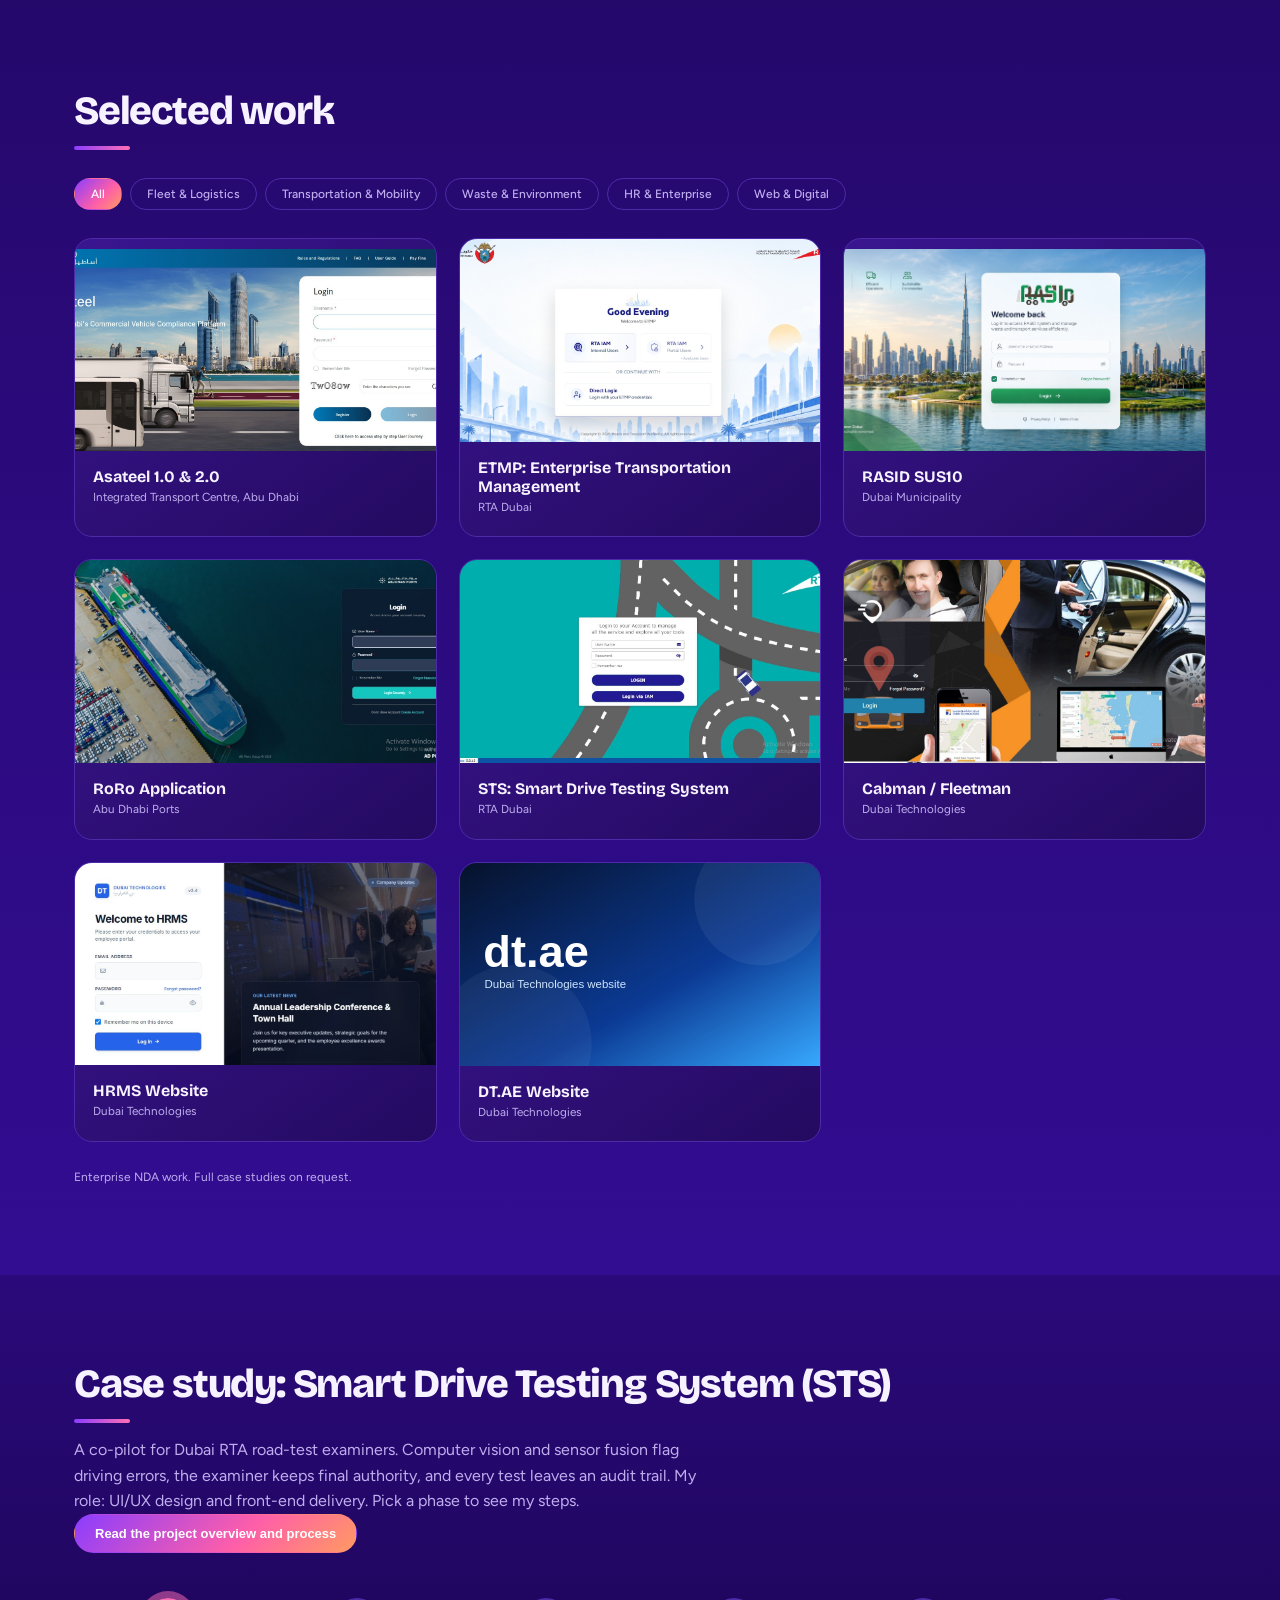
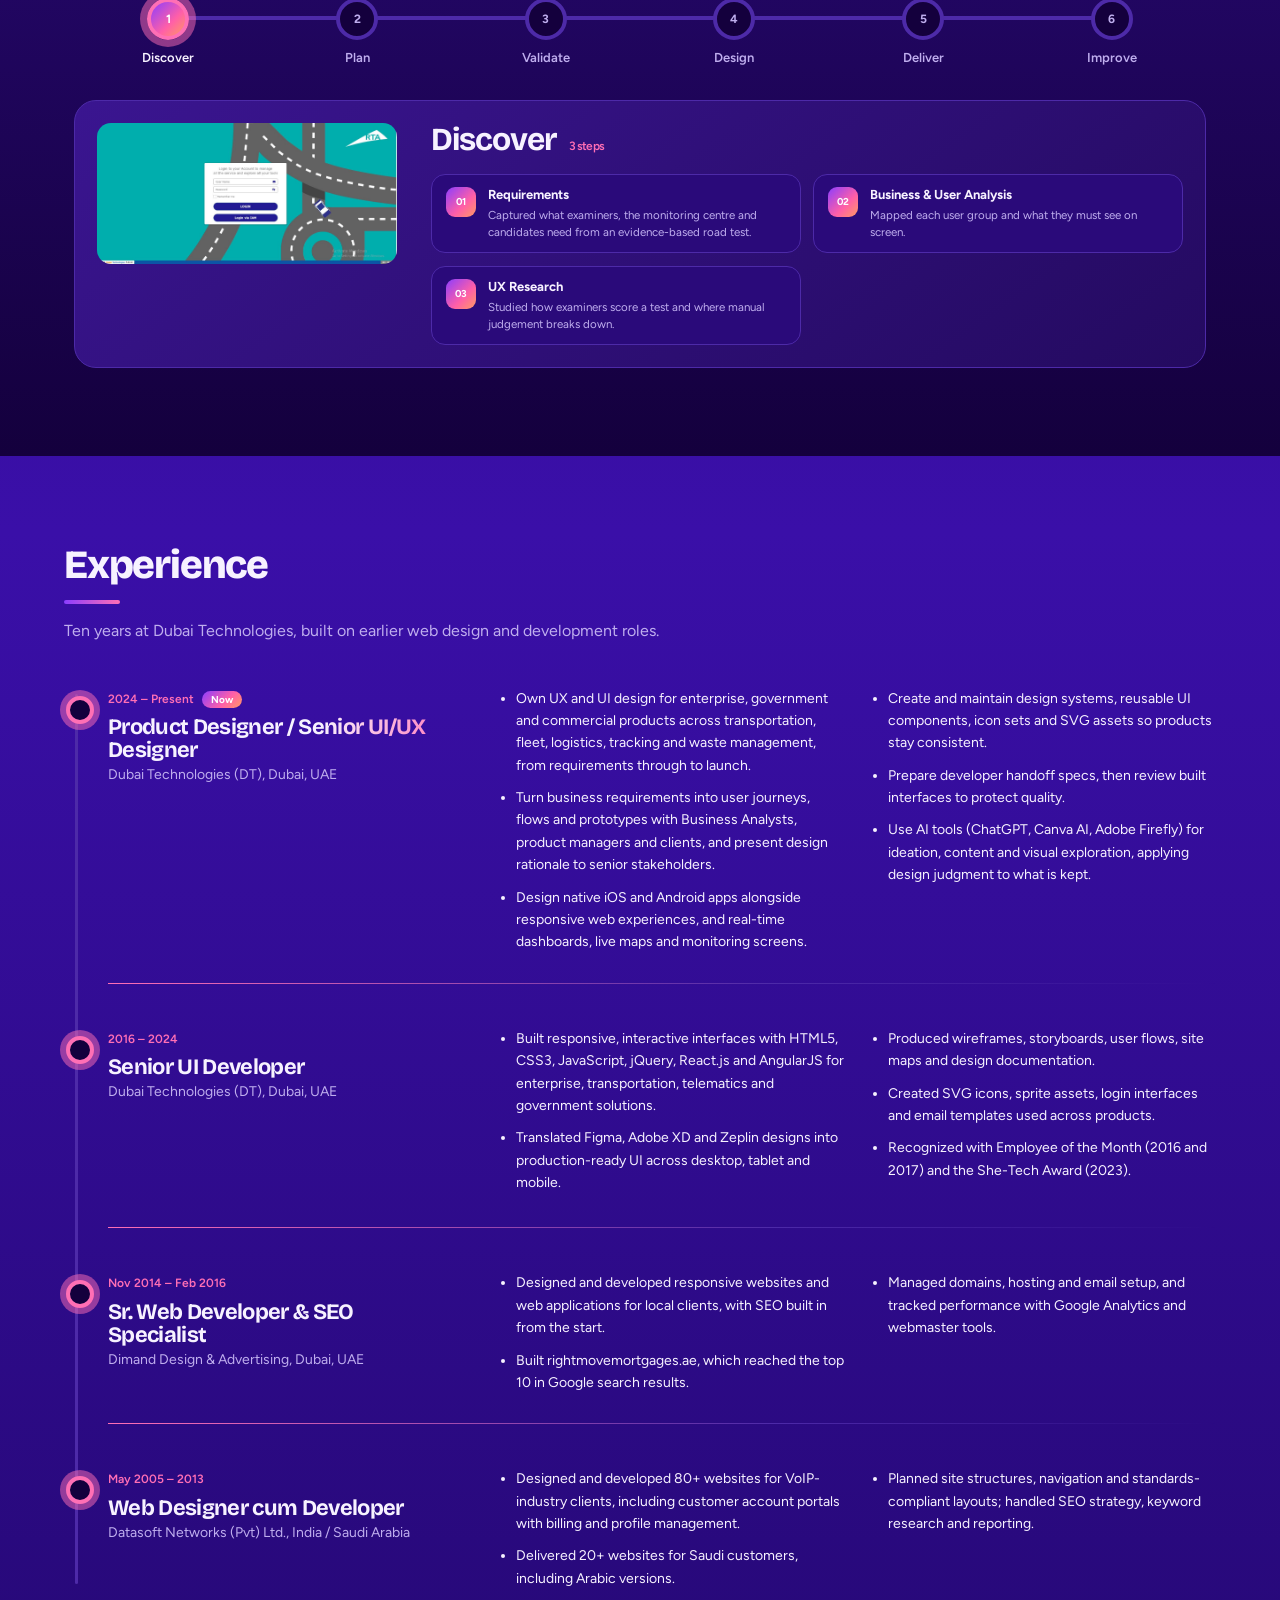
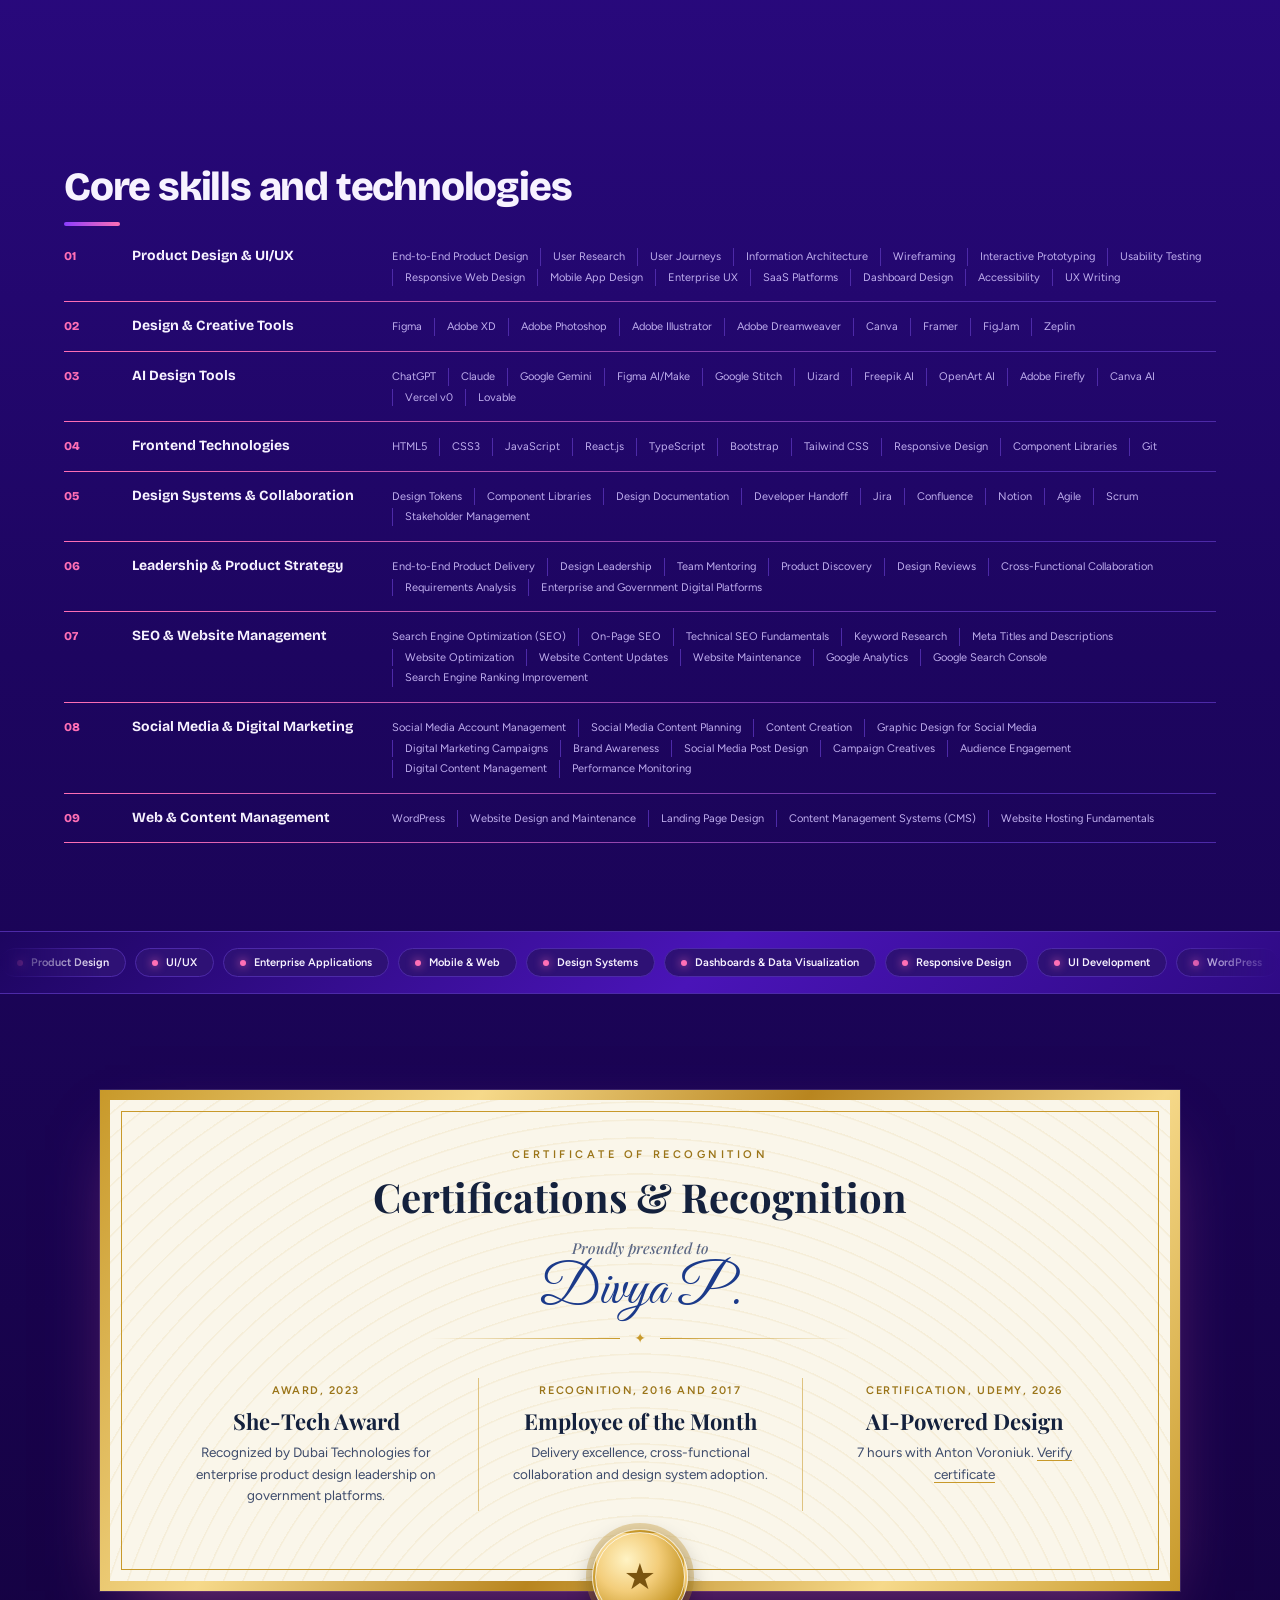
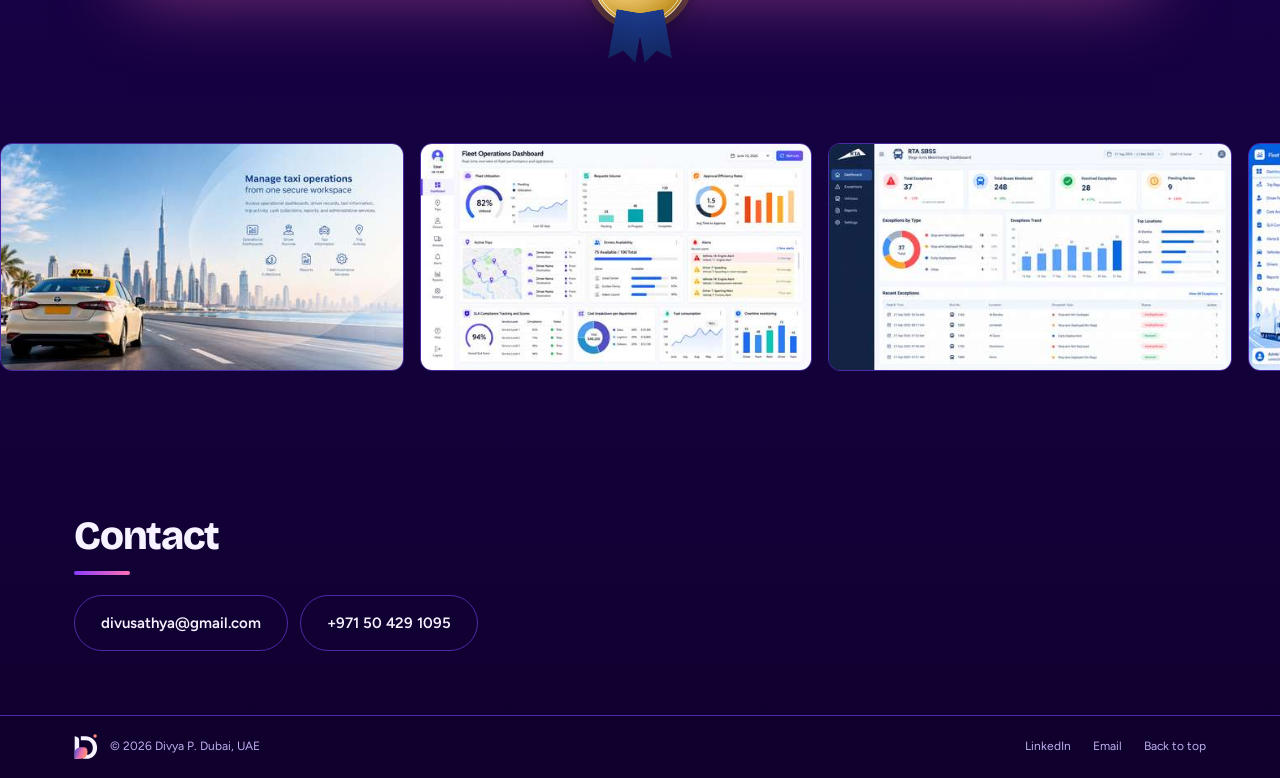
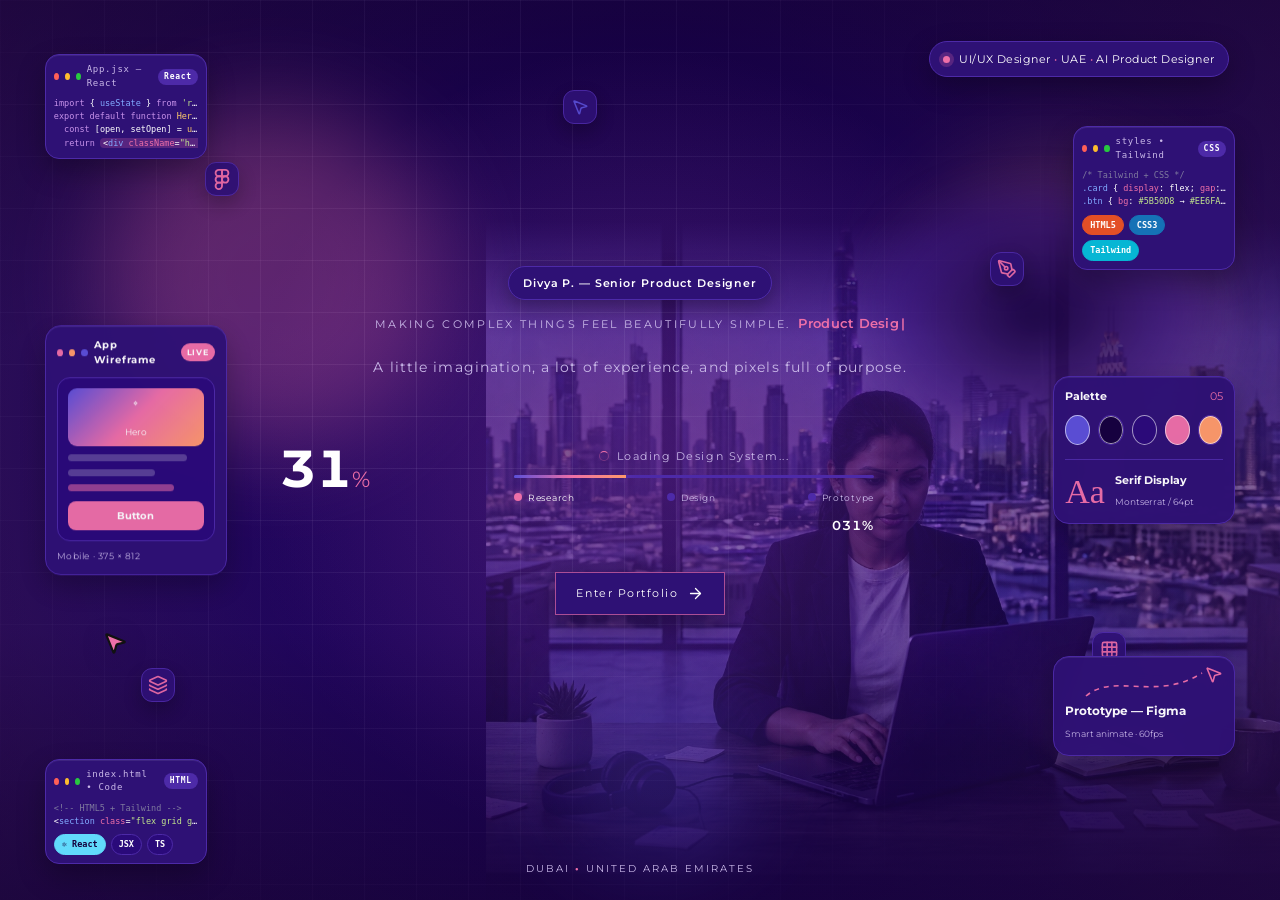
